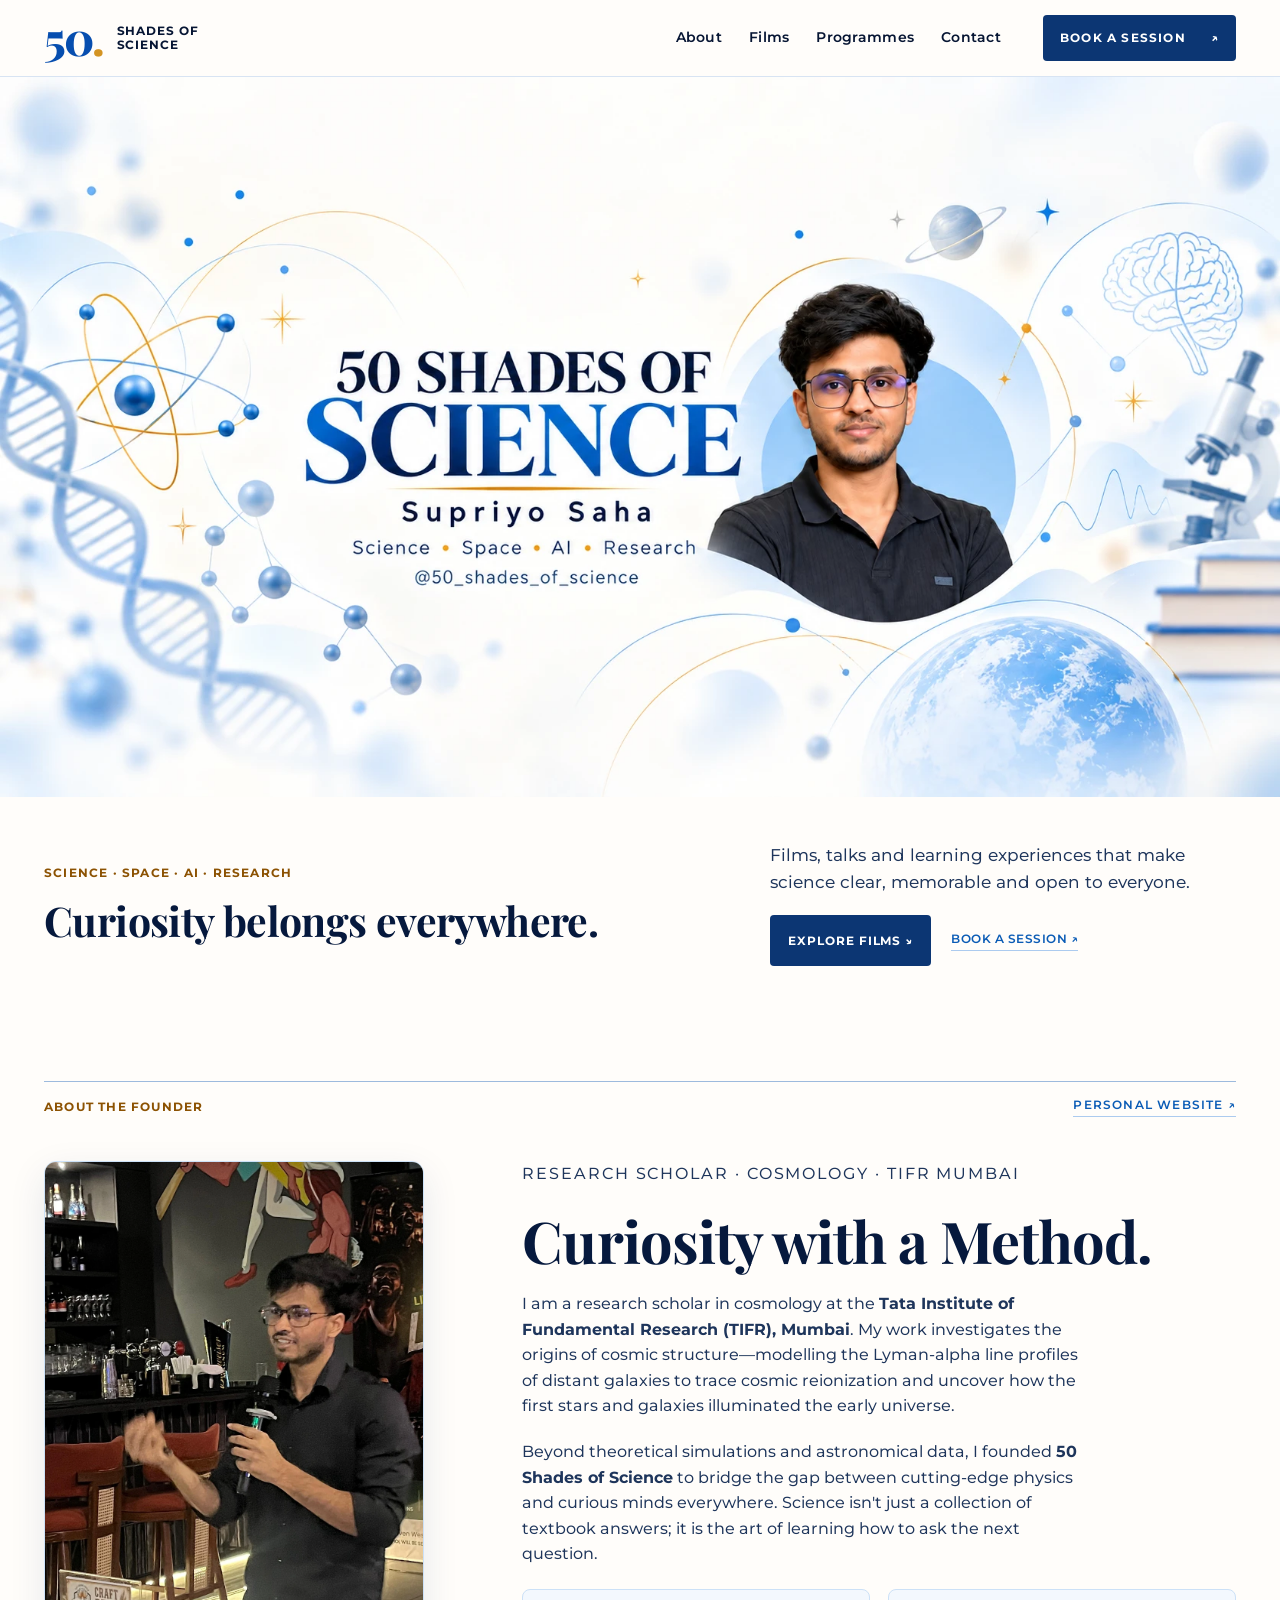
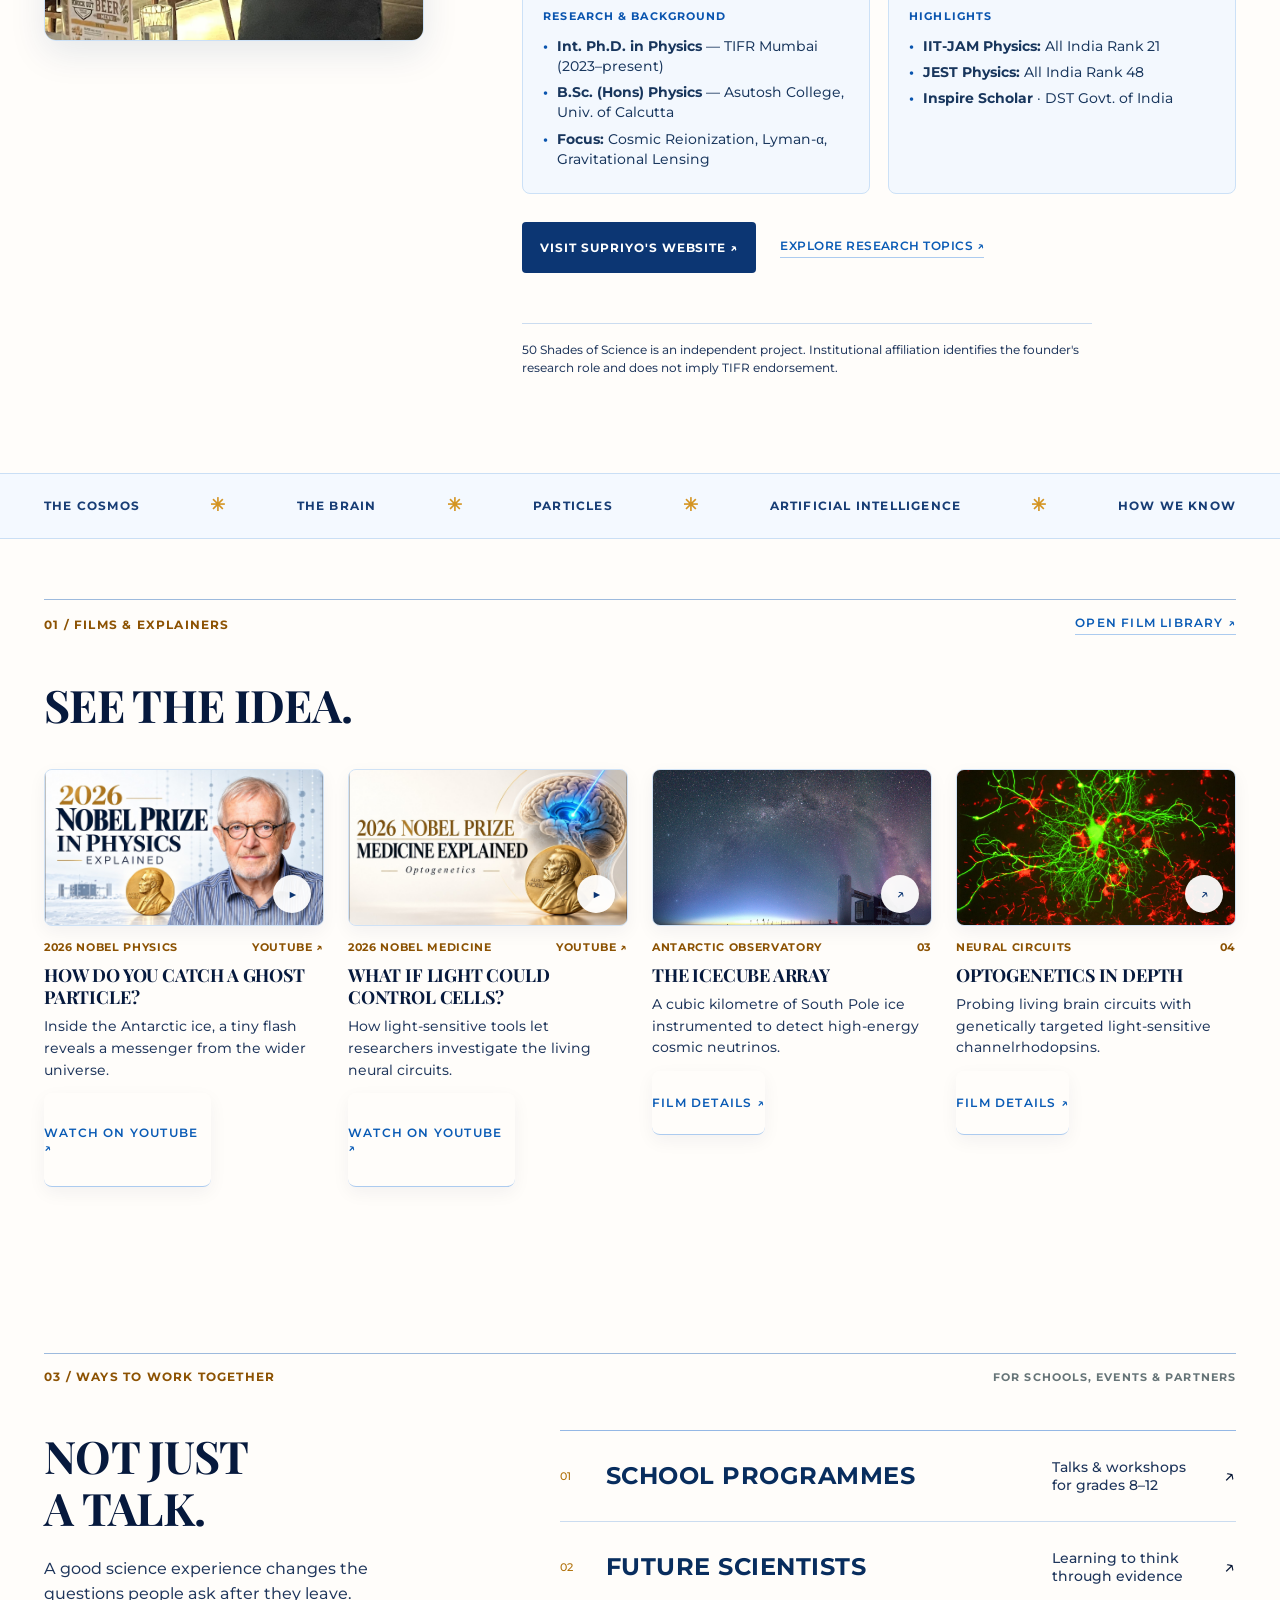
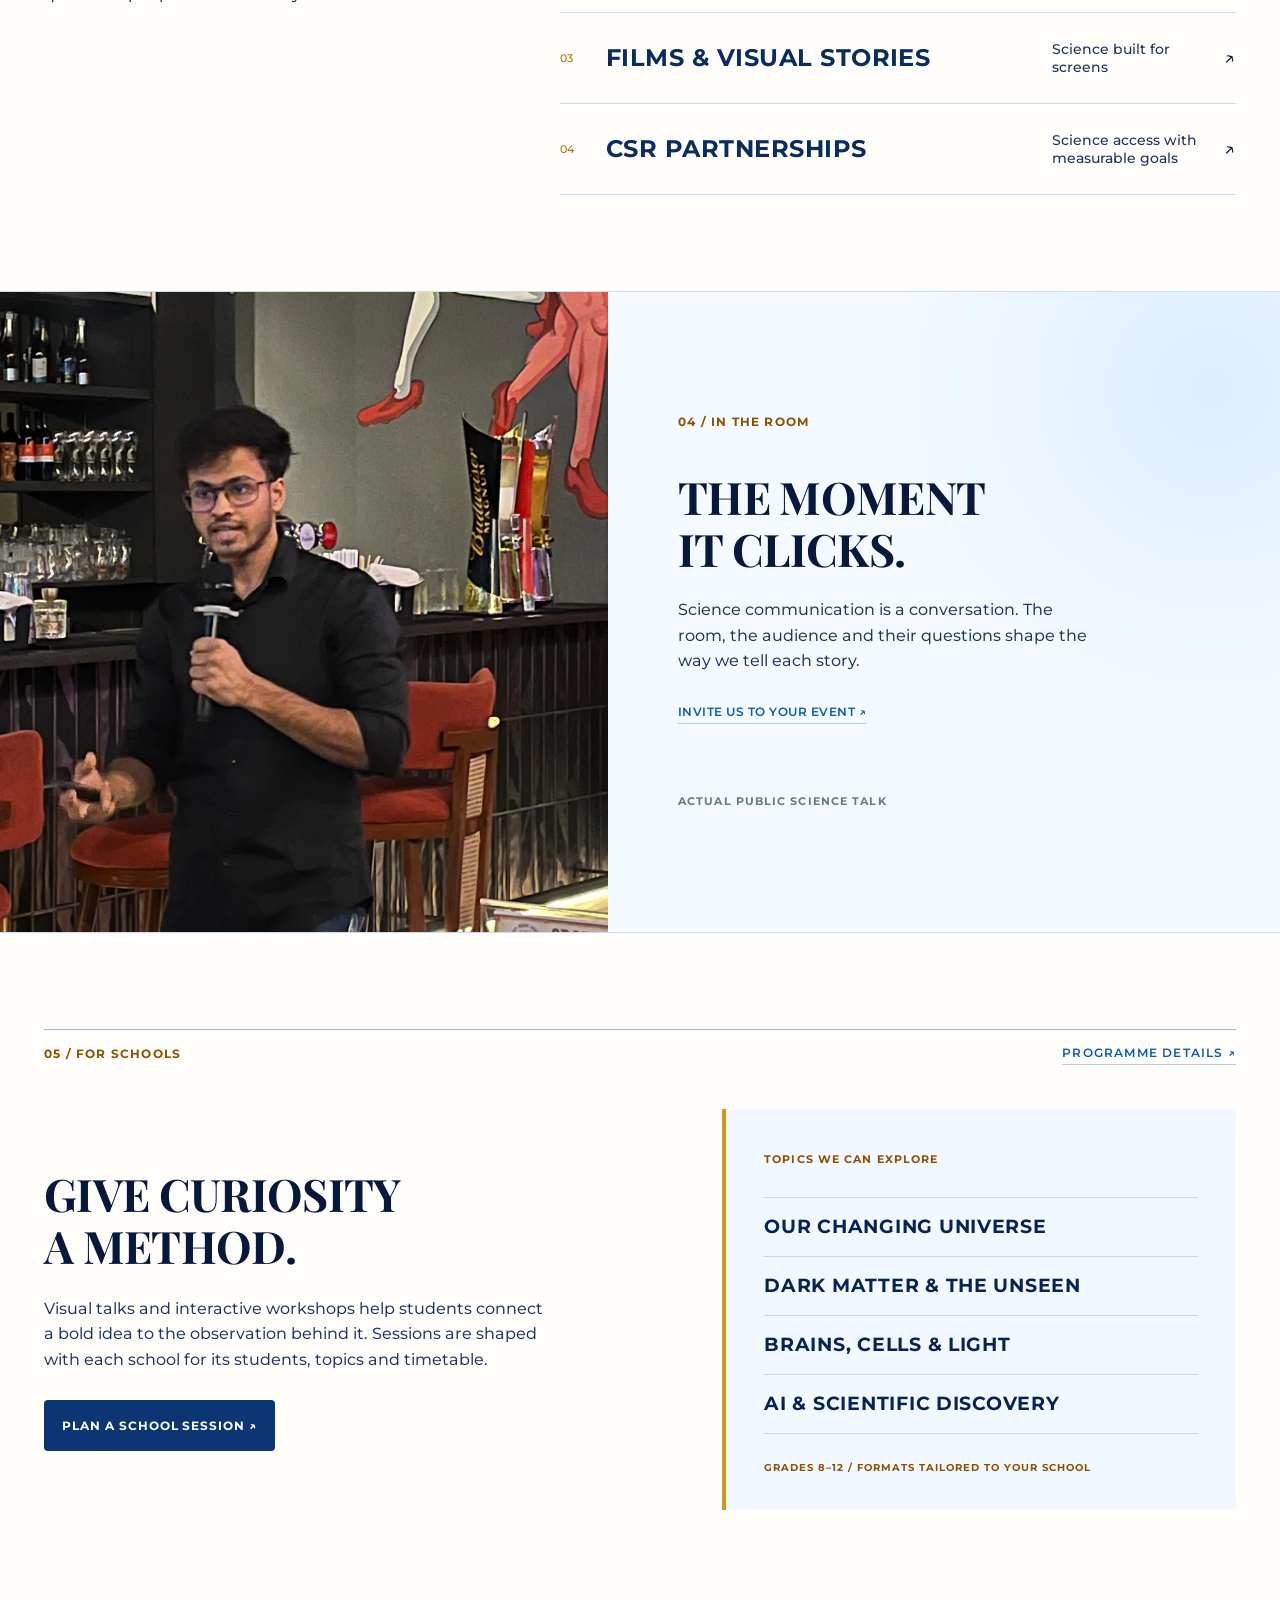
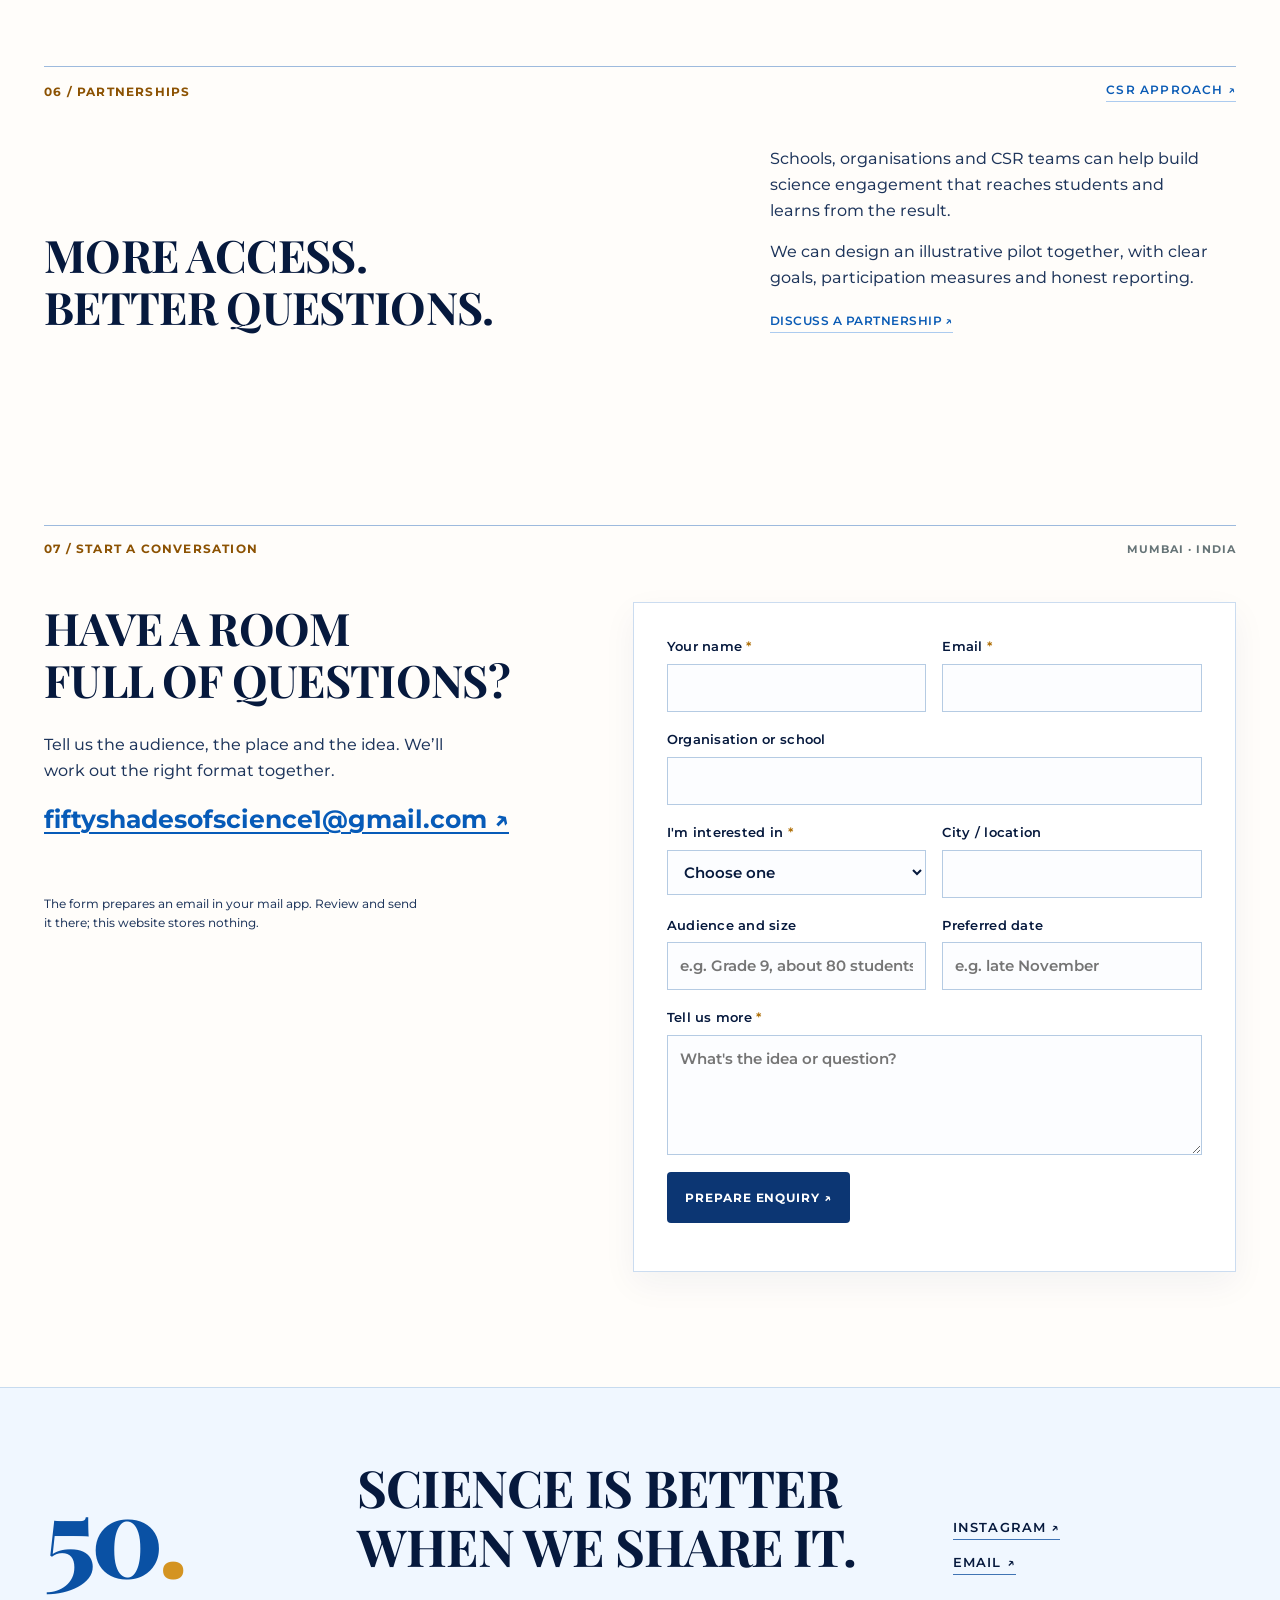
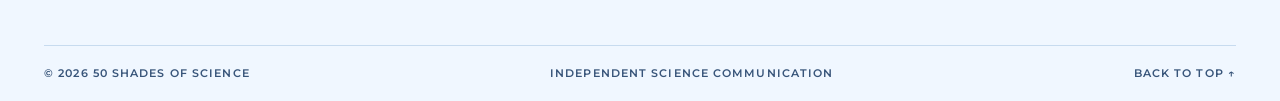
==== index.html @ 77de48c6 "Remove work section, remove horizontal lines around intro, harmonize typography scale" ====
<!doctype html>
<html lang="en">
<head>
  <meta charset="utf-8">
  <meta name="viewport" content="width=device-width, initial-scale=1">
  <title>50 Shades of Science — Science, made human</title>
  <meta name="description" content="Films, talks and learning experiences that make science clear, rigorous and human. Founded by Supriyo Saha, a cosmology researcher at TIFR Mumbai.">
  <meta name="theme-color" content="#f6f5f0">
  <link rel="canonical" href="https://supriyosaha1.github.io/50-shades-of-science/">
  <meta property="og:type" content="website">
  <meta property="og:url" content="https://supriyosaha1.github.io/50-shades-of-science/">
  <meta property="og:title" content="50 Shades of Science — Science, made human">
  <meta property="og:description" content="Films, talks and learning experiences that make science clear, rigorous and human.">
  <meta property="og:image" content="https://supriyosaha1.github.io/50-shades-of-science/assets/media/brand-banner.webp">
  <meta name="twitter:card" content="summary_large_image">
  <link rel="icon" href="assets/favicon.svg" type="image/svg+xml">
  <link rel="preconnect" href="https://fonts.googleapis.com">
  <link rel="preconnect" href="https://fonts.gstatic.com" crossorigin>
  <link href="https://fonts.googleapis.com/css2?family=Montserrat:wght@400;500;600;700;800&family=Playfair+Display:ital,wght@0,600;0,700;0,800;0,900;1,600;1,700&display=swap" rel="stylesheet">
  <link rel="stylesheet" href="assets/css/home.css?v=3">
  <link rel="stylesheet" href="assets/css/brand.css?v=3">
  <script type="application/ld+json">{"@context":"https://schema.org","@type":"Organization","name":"50 Shades of Science","url":"https://supriyosaha1.github.io/50-shades-of-science/","description":"Independent science communication through films, talks and learning experiences.","founder":{"@type":"Person","name":"Supriyo Saha"},"email":"mailto:fiftyshadesofscience1@gmail.com","sameAs":["https://www.instagram.com/50_shades_of_science/"]}</script>
  <script defer src="assets/js/site.js"></script>
</head>
<body>
  <a class="skip" href="#main">Skip to content</a>
  <header class="header" id="top">
    <div class="shell header-inner">
      <a class="brand" href="#top" aria-label="50 Shades of Science home"><span class="brand-mark">50<span class="brand-dot">.</span></span><span class="brand-name">SHADES OF<br>SCIENCE</span></a>
      <button class="menu-button" type="button" aria-controls="site-nav" aria-expanded="false">Menu <span aria-hidden="true">☰</span></button>
      <nav id="site-nav" aria-label="Main navigation"><a href="#about">About</a><a href="#films">Films</a><a href="#programmes">Programmes</a><a href="#contact">Contact</a></nav>
      <a class="header-cta" href="#contact">BOOK A SESSION <span aria-hidden="true">↗</span></a>
    </div>
  </header>

  <main id="main">
    <section class="brand-hero" aria-labelledby="hero-title">
      <h1 id="hero-title" class="visually-hidden">50 Shades of Science — Supriyo Saha</h1>
      <div class="brand-mobile-title" aria-hidden="true">50 SHADES OF<br><strong>SCIENCE</strong></div>
      <img src="assets/media/brand-banner.webp" alt="50 Shades of Science banner featuring Supriyo Saha in a black shirt, with blue science illustrations" fetchpriority="high">
    </section>

    <section class="hero-intro shell">
      <div><p class="kicker">SCIENCE · SPACE · AI · RESEARCH</p><h2>Curiosity belongs everywhere.</h2></div>
      <div><p>Films, talks and learning experiences that make science clear, memorable and open to everyone.</p><div class="hero-actions"><a class="solid-button" href="#films">EXPLORE FILMS ↘</a><a class="under-link" href="#contact">BOOK A SESSION ↗</a></div></div>
    </section>

    <section class="about section-shell" id="about" aria-labelledby="about-title">
      <div class="section-top"><p class="kicker">ABOUT THE FOUNDER</p><a class="small-link" href="https://supriyosaha1.github.io/" target="_blank" rel="noopener noreferrer">PERSONAL WEBSITE ↗</a></div>
      <div class="about-grid">
        <div class="about-photo">
          <img src="assets/images/photos/bar-talk-mic.webp" alt="Supriyo Saha speaking at a science talk" loading="lazy">
        </div>
        <div class="about-copy">
          <p class="about-tagline">RESEARCH SCHOLAR · COSMOLOGY · TIFR MUMBAI</p>
          <h2 id="about-title">Curiosity with a Method.</h2>
          <p class="about-lead">I am a research scholar in cosmology at the <strong>Tata Institute of Fundamental Research (TIFR), Mumbai</strong>. My work investigates the origins of cosmic structure—modelling the Lyman-alpha line profiles of distant galaxies to trace cosmic reionization and uncover how the first stars and galaxies illuminated the early universe.</p>
          <p>Beyond theoretical simulations and astronomical data, I founded <strong>50 Shades of Science</strong> to bridge the gap between cutting-edge physics and curious minds everywhere. Science isn't just a collection of textbook answers; it is the art of learning how to ask the next question.</p>
          
          <div class="about-cards-row">
            <div class="about-info-card">
              <span class="info-card-title">RESEARCH & BACKGROUND</span>
              <ul>
                <li><strong>Int. Ph.D. in Physics</strong> — TIFR Mumbai (2023–present)</li>
                <li><strong>B.Sc. (Hons) Physics</strong> — Asutosh College, Univ. of Calcutta</li>
                <li><strong>Focus:</strong> Cosmic Reionization, Lyman-α, Gravitational Lensing</li>
              </ul>
            </div>
            <div class="about-info-card">
              <span class="info-card-title">HIGHLIGHTS</span>
              <ul>
                <li><strong>IIT-JAM Physics:</strong> All India Rank 21</li>
                <li><strong>JEST Physics:</strong> All India Rank 48</li>
                <li><strong>Inspire Scholar</strong> · DST Govt. of India</li>
              </ul>
            </div>
          </div>

          <div class="about-actions">
            <a class="solid-button" href="https://supriyosaha1.github.io/" target="_blank" rel="noopener noreferrer">VISIT SUPRIYO'S WEBSITE ↗</a>
            <a class="under-link" href="research.html">EXPLORE RESEARCH TOPICS ↗</a>
          </div>

          <small class="about-disclaimer">50 Shades of Science is an independent project. Institutional affiliation identifies the founder's research role and does not imply TIFR endorsement.</small>
        </div>
      </div>
    </section>

    <div class="ticker" aria-label="Our subjects"><div class="shell ticker-inner"><span>THE COSMOS</span><i aria-hidden="true">✳</i><span>THE BRAIN</span><i aria-hidden="true">✳</i><span>PARTICLES</span><i aria-hidden="true">✳</i><span>ARTIFICIAL INTELLIGENCE</span><i aria-hidden="true">✳</i><span>HOW WE KNOW</span></div></div>

    <section class="films section-shell" id="films" aria-labelledby="films-title">
      <div class="section-top"><p class="kicker">01 / FILMS & EXPLAINERS</p><a class="small-link" href="videos.html">OPEN FILM LIBRARY ↗</a></div>
      <h2 id="films-title">SEE THE IDEA.</h2>
      <div class="film-grid">
        <article class="film"><a href="https://youtu.be/Zh1bAQEHk4w" target="_blank" rel="noopener noreferrer" aria-label="Watch 2026 Nobel Prize in Physics Explained on YouTube"><img src="assets/media/yt-icecube-thumb.jpg" alt="2026 Nobel Prize in Physics Explained | Francis Halzen, IceCube & Ghost Particles" loading="lazy"><span class="film-arrow" aria-hidden="true">▶</span></a><div class="film-meta"><span>2026 NOBEL PHYSICS</span><span>YOUTUBE ↗</span></div><h3>HOW DO YOU CATCH A GHOST PARTICLE?</h3><p>Inside the Antarctic ice, a tiny flash reveals a messenger from the wider universe.</p><a class="small-link" href="https://youtu.be/Zh1bAQEHk4w" target="_blank" rel="noopener noreferrer">WATCH ON YOUTUBE ↗</a></article>
        <article class="film"><a href="https://youtu.be/WwUGdGuPNXg" target="_blank" rel="noopener noreferrer" aria-label="Watch 2026 Nobel Prize in Medicine Explained on YouTube"><img src="assets/media/yt-optogenetics-thumb.jpg" alt="2026 Nobel Prize in Medicine Explained | The Science of Optogenetics" loading="lazy"><span class="film-arrow" aria-hidden="true">▶</span></a><div class="film-meta"><span>2026 NOBEL MEDICINE</span><span>YOUTUBE ↗</span></div><h3>WHAT IF LIGHT COULD CONTROL CELLS?</h3><p>How light-sensitive tools let researchers investigate the living neural circuits.</p><a class="small-link" href="https://youtu.be/WwUGdGuPNXg" target="_blank" rel="noopener noreferrer">WATCH ON YOUTUBE ↗</a></article>
        <article class="film"><a href="videos.html#icecube" aria-label="Watch the IceCube observatory film"><img src="assets/media/icecube-dawn.webp" alt="IceCube Observatory under the Antarctic night sky" loading="lazy"><span class="film-arrow" aria-hidden="true">↗</span></a><div class="film-meta"><span>ANTARCTIC OBSERVATORY</span><span>03</span></div><h3>THE ICECUBE ARRAY</h3><p>A cubic kilometre of South Pole ice instrumented to detect high-energy cosmic neutrinos.</p><a class="small-link" href="videos.html#icecube">FILM DETAILS ↗</a></article>
        <article class="film"><a href="videos.html#optogenetics" aria-label="Watch the optogenetics biological circuits film"><img src="assets/media/neuron-culture.webp" alt="Microscopy image of branching neurons" loading="lazy"><span class="film-arrow" aria-hidden="true">↗</span></a><div class="film-meta"><span>NEURAL CIRCUITS</span><span>04</span></div><h3>OPTOGENETICS IN DEPTH</h3><p>Probing living brain circuits with genetically targeted light-sensitive channelrhodopsins.</p><a class="small-link" href="videos.html#optogenetics">FILM DETAILS ↗</a></article>
      </div>
    </section>

    <section class="formats section-shell" id="programmes" aria-labelledby="formats-title">
      <div class="section-top"><p class="kicker">03 / WAYS TO WORK TOGETHER</p><p class="section-number">FOR SCHOOLS, EVENTS & PARTNERS</p></div>
      <div class="formats-layout"><div><h2 id="formats-title">NOT JUST<br>A TALK.</h2><p class="formats-lead">A good science experience changes the questions people ask after they leave.</p></div><div class="format-rows">
        <a href="school-programmes.html"><span>01</span><strong>SCHOOL PROGRAMMES</strong><em>Talks & workshops for grades 8–12</em><b aria-hidden="true">↗</b></a>
        <a href="future-scientists.html"><span>02</span><strong>FUTURE SCIENTISTS</strong><em>Learning to think through evidence</em><b aria-hidden="true">↗</b></a>
        <a href="videos.html"><span>03</span><strong>FILMS & VISUAL STORIES</strong><em>Science built for screens</em><b aria-hidden="true">↗</b></a>
        <a href="csr-partnerships.html"><span>04</span><strong>CSR PARTNERSHIPS</strong><em>Science access with measurable goals</em><b aria-hidden="true">↗</b></a>
      </div></div>
    </section>

    <section class="room" aria-labelledby="room-title"><div class="room-photo"><img src="assets/images/photos/bar-talk-speaker.webp" alt="Supriyo Saha presenting science at a public event" loading="lazy"></div><div class="room-copy"><p class="kicker">04 / IN THE ROOM</p><h2 id="room-title">THE MOMENT<br>IT CLICKS.</h2><p>Science communication is a conversation. The room, the audience and their questions shape the way we tell each story.</p><a class="under-link" href="#contact">INVITE US TO YOUR EVENT ↗</a><span class="photo-note">ACTUAL PUBLIC SCIENCE TALK</span></div></section>

    <section class="schools section-shell" id="schools" aria-labelledby="schools-title"><div class="section-top"><p class="kicker">05 / FOR SCHOOLS</p><a class="small-link" href="school-programmes.html">PROGRAMME DETAILS ↗</a></div><div class="schools-grid"><div><h2 id="schools-title">GIVE CURIOSITY<br>A METHOD.</h2><p>Visual talks and interactive workshops help students connect a bold idea to the observation behind it. Sessions are shaped with each school for its students, topics and timetable.</p><a class="solid-button" href="#contact">PLAN A SCHOOL SESSION ↗</a></div><div class="school-panel"><span class="panel-top">TOPICS WE CAN EXPLORE</span><ul><li>OUR CHANGING UNIVERSE</li><li>DARK MATTER & THE UNSEEN</li><li>BRAINS, CELLS & LIGHT</li><li>AI & SCIENTIFIC DISCOVERY</li></ul><span class="panel-bottom">GRADES 8–12 / FORMATS TAILORED TO YOUR SCHOOL</span></div></div></section>

    <section class="partners section-shell" id="partners" aria-labelledby="partners-title"><div class="section-top"><p class="kicker">06 / PARTNERSHIPS</p><a class="small-link" href="csr-partnerships.html">CSR APPROACH ↗</a></div><div class="partners-grid"><h2 id="partners-title">MORE ACCESS.<br>BETTER QUESTIONS.</h2><div><p>Schools, organisations and CSR teams can help build science engagement that reaches students and learns from the result.</p><p>We can design an illustrative pilot together, with clear goals, participation measures and honest reporting.</p><a class="under-link" href="#contact">DISCUSS A PARTNERSHIP ↗</a></div></div></section>

    <section class="contact section-shell" id="contact" aria-labelledby="contact-title"><div class="section-top"><p class="kicker">07 / START A CONVERSATION</p><p class="section-number">MUMBAI · INDIA</p></div><div class="contact-grid"><div><h2 id="contact-title">HAVE A ROOM<br>FULL OF QUESTIONS?</h2><p>Tell us the audience, the place and the idea. We’ll work out the right format together.</p><a class="email-link" href="mailto:fiftyshadesofscience1@gmail.com">fiftyshadesofscience1@gmail.com ↗</a><p class="form-note">The form prepares an email in your mail app. Review and send it there; this website stores nothing.</p></div><form id="booking-form" class="home-form"><div class="form-pair"><label>Your name <span>*</span><input name="name" autocomplete="name" required></label><label>Email <span>*</span><input name="email" type="email" autocomplete="email" required></label></div><label>Organisation or school<input name="organisation" autocomplete="organization"></label><div class="form-pair"><label>I'm interested in <span>*</span><select name="interest" required><option value="">Choose one</option><option>School programme</option><option>Future Scientists</option><option>CSR / partnership</option><option>Public talk</option><option>Film / collaboration</option><option>Other</option></select></label><label>City / location<input name="location" autocomplete="address-level2"></label></div><div class="form-pair"><label>Audience and size<input name="audience" placeholder="e.g. Grade 9, about 80 students"></label><label>Preferred date<input name="timeframe" placeholder="e.g. late November"></label></div><label>Tell us more <span>*</span><textarea name="message" rows="4" required placeholder="What's the idea or question?"></textarea></label><button type="submit" class="solid-button">PREPARE ENQUIRY ↗</button><p id="form-status" role="status" aria-live="polite"></p></form></div></section>
  </main>

  <footer class="footer"><div class="shell footer-main"><a class="footer-logo" href="#top">50<span>.</span></a><p>SCIENCE IS BETTER<br>WHEN WE SHARE IT.</p><div><a href="https://www.instagram.com/50_shades_of_science/" target="_blank" rel="noopener noreferrer">INSTAGRAM ↗</a><a href="mailto:fiftyshadesofscience1@gmail.com">EMAIL ↗</a></div></div><div class="shell footer-bottom"><span>© 2026 50 SHADES OF SCIENCE</span><span>INDEPENDENT SCIENCE COMMUNICATION</span><a href="#top">BACK TO TOP ↑</a></div></footer>
</body>
</html>
---- assets/css/home.css ----
:root{--paper:#f6f5f0;--white:#fff;--ink:#17242a;--soft:#59666a;--line:#d3d8d5;--accent:#a94e3c;--sand:#e8dfd0;--ice:#dbe9e9;--display:'Barlow Condensed','Arial Narrow',sans-serif;--body:'Public Sans',Arial,sans-serif;--mono:'IBM Plex Mono',monospace}
*{box-sizing:border-box}html{scroll-behavior:smooth;scroll-padding-top:80px}body{margin:0;background:var(--paper);color:var(--ink);font:16px/1.58 var(--body);-webkit-font-smoothing:antialiased}img{display:block;width:100%}a{color:inherit}button,input,select,textarea{font:inherit}button{cursor:pointer}h1,h2,h3,p,figure{margin-top:0}.shell,.section-shell{width:min(100% - 88px,1370px);margin-inline:auto}.skip{position:absolute;left:20px;top:-100px;padding:12px;background:var(--ink);color:#fff;z-index:100}.skip:focus{top:10px}.kicker,.section-number,.small-link,.film-meta,.photo-note,.panel-top,.panel-bottom,.hero-foot,.portrait-label,.talk-inset figcaption,.hero-index,.ticker,.brand-name,.header-cta,.footer{font:500 11px/1.4 var(--mono);letter-spacing:.05em}.kicker{color:var(--accent);text-transform:uppercase}.signal{display:inline-block;width:7px;height:7px;background:var(--accent);border-radius:50%;margin-right:8px;vertical-align:2px}
.header{position:sticky;top:0;z-index:50;background:rgba(246,245,240,.96);border-bottom:1px solid var(--line);backdrop-filter:blur(14px)}.header-inner{height:78px;display:flex;align-items:center;gap:42px}.brand{display:flex;align-items:center;gap:13px;text-decoration:none;white-space:nowrap}.brand-mark{font:700 48px/.8 var(--display);letter-spacing:-.075em}.brand-dot,.footer-logo span{color:var(--accent)}.brand-name{font-weight:700;letter-spacing:.08em;line-height:1.03}.header nav{display:flex;align-items:center;gap:27px;margin-left:auto}.header nav a{text-decoration:none;font-size:13px;font-weight:600;white-space:nowrap}.header nav a:hover{color:var(--accent)}.header-cta{display:inline-flex;align-items:center;gap:25px;background:var(--ink);color:white;padding:15px 17px;text-decoration:none;white-space:nowrap}.header-cta:hover,.solid-button:hover{background:var(--accent)}.menu-button{display:none;background:none;border:0;color:var(--ink);font-weight:700}
.hero{min-height:690px;display:grid;grid-template-columns:1.05fr .95fr;gap:6%;padding-block:58px 82px}.hero-copy{display:flex;flex-direction:column;align-items:flex-start;justify-content:center;padding-block:18px}.hero .kicker{margin-bottom:37px}.hero h1,.section-shell h2,.room h2{font-family:var(--display);font-weight:700;letter-spacing:-.025em;line-height:.91}.hero h1{font-size:clamp(86px,10vw,156px);margin:0 0 27px}.hero h1 span{color:var(--accent)}.hero-lead{max-width:530px;color:#3e4b4e;font-size:19px;line-height:1.55;margin-bottom:31px}.hero-actions{display:flex;align-items:center;gap:30px;flex-wrap:wrap}.solid-button{display:inline-flex;align-items:center;justify-content:center;gap:28px;min-height:51px;padding:14px 18px;border:0;background:var(--ink);color:white;text-decoration:none;font:500 11px var(--mono);letter-spacing:.04em;transition:background .2s}.under-link,.small-link{display:inline-flex;gap:12px;align-items:center;padding-bottom:4px;border-bottom:1px solid currentColor;text-decoration:none;font:500 11px var(--mono);letter-spacing:.04em}.under-link:hover,.small-link:hover{color:var(--accent)}.hero-foot{display:flex;flex-wrap:wrap;gap:8px 18px;margin-top:60px;padding-top:17px;width:100%;border-top:1px solid var(--line);color:#6a7578}.hero-foot span:first-child{color:var(--ink)}.hero-visual{position:relative;min-height:595px}.portrait-frame{position:absolute;inset:0 0 5% 13%;background:var(--sand);overflow:hidden}.portrait-frame img{height:100%;object-fit:cover;object-position:center 25%;filter:saturate(.83)}.portrait-label{position:absolute;top:16px;right:16px;background:var(--paper);padding:9px 10px}.talk-inset{position:absolute;left:0;bottom:0;width:39%;height:43%;margin:0;background:var(--white);padding:7px;box-shadow:0 22px 45px rgba(0,0,0,.12)}.talk-inset img{height:calc(100% - 26px);object-fit:cover;object-position:center 27%}.talk-inset figcaption{height:26px;padding:6px 2px 0;color:var(--soft);font-size:9px}.hero-index{position:absolute;right:0;bottom:0;transform:translateY(27px);color:var(--soft)}
.ticker{border-block:1px solid var(--ink);background:#f0eee8}.ticker-inner{display:flex;justify-content:space-between;align-items:center;gap:16px;min-height:64px;white-space:nowrap;overflow:hidden}.ticker i{font-style:normal;color:var(--accent);font-size:18px}.section-shell{padding-block:96px}.section-top{display:flex;justify-content:space-between;align-items:center;gap:24px;border-top:1px solid var(--ink);padding-top:15px;margin-bottom:44px}.section-top .kicker{margin:0}.section-number{margin:0;color:#667477}.section-title-row{display:grid;grid-template-columns:1.25fr .75fr;gap:8%;align-items:end}.section-shell h2,.room h2{font-size:clamp(72px,8vw,118px);margin:0}.section-title-row>p{font-size:19px;max-width:440px;color:var(--soft);margin:0 0 9px}.subject-list{display:flex;flex-wrap:wrap;gap:10px;margin-top:70px}.subject-list span{border:1px solid var(--line);padding:10px 14px;font:500 11px var(--mono);background:#fff}.films{padding-top:60px}.films h2{margin-bottom:38px}.film-grid{display:grid;grid-template-columns:1.12fr .88fr;gap:26px}.film>a{display:block;position:relative;overflow:hidden;background:var(--ice)}.film img{height:385px;object-fit:cover;transition:transform .4s}.film:hover img{transform:scale(1.035)}.feature-film img{object-position:65% center}.film-arrow{position:absolute;right:18px;bottom:18px;width:43px;height:43px;background:var(--paper);display:grid;place-items:center;font-size:22px}.film-meta{display:flex;justify-content:space-between;gap:12px;color:var(--accent);margin:17px 0 12px}.film h3{font:700 clamp(34px,4vw,55px)/.98 var(--display);letter-spacing:-.015em;margin-bottom:9px;max-width:550px}.film p{max-width:500px;color:var(--soft);font-size:15px}
.formats{padding-top:70px}.formats-layout{display:grid;grid-template-columns:.78fr 1.22fr;gap:7%}.formats-lead{font-size:19px;max-width:370px;color:var(--soft);margin-top:22px}.format-rows{border-top:1px solid var(--ink)}.format-rows a{display:grid;grid-template-columns:34px 1fr 150px 22px;gap:12px;align-items:center;min-height:91px;border-bottom:1px solid var(--line);text-decoration:none}.format-rows a:hover{color:var(--accent)}.format-rows span{font:500 11px var(--mono);color:var(--accent)}.format-rows strong{font:600 clamp(25px,2.3vw,34px) var(--display);line-height:1}.format-rows em{font:400 12px/1.35 var(--body);color:var(--soft)}.format-rows b{font-size:21px;font-weight:400;text-align:right}.room{min-height:625px;display:grid;grid-template-columns:1fr 1fr;background:var(--ice)}.room-photo{min-height:625px;overflow:hidden}.room-photo img{height:100%;object-fit:cover;object-position:center 25%}.room-copy{padding:11% 12% 10%;display:flex;align-items:flex-start;flex-direction:column;justify-content:center}.room .kicker{margin-bottom:40px}.room h2{margin-bottom:22px}.room-copy>p:not(.kicker){font-size:18px;max-width:410px;color:var(--soft);margin-bottom:30px}.photo-note{color:#687a7e;margin-top:70px}
.schools-grid{display:grid;grid-template-columns:1fr .9fr;gap:9%;align-items:center}.schools-grid h2{margin-bottom:24px}.schools-grid p{font-size:18px;color:var(--soft);max-width:500px;margin-bottom:28px}.school-panel{background:#ede9df;border-left:4px solid var(--accent);padding:35px 38px}.panel-top,.panel-bottom{color:var(--accent)}.school-panel ul{list-style:none;margin:27px 0;padding:0;border-top:1px solid #c9c9c0}.school-panel li{padding:17px 0;border-bottom:1px solid #c9c9c0;font:600 26px/1 var(--display)}.panel-bottom{display:block;margin-top:25px;color:#627071;font-size:10px}.about{padding-top:70px}.about-grid{display:grid;grid-template-columns:.8fr 1.2fr;gap:9%;align-items:center}.about-photo{height:620px;overflow:hidden}.about-photo img{height:100%;object-fit:cover;object-position:center 27%}.about-copy h2{font-size:clamp(62px,6.7vw,100px);margin-bottom:26px}.about-copy p{max-width:570px;font-size:18px;color:var(--soft)}.about-copy small{display:block;border-top:1px solid var(--line);padding-top:17px;color:var(--soft);max-width:570px;font-size:12px;margin-top:50px}.partners{padding-top:60px}.partners-grid{display:grid;grid-template-columns:1.15fr .85fr;gap:8%;align-items:end}.partners-grid p{color:var(--soft);font-size:18px;max-width:440px}.contact{padding-bottom:115px}.contact-grid{display:grid;grid-template-columns:.9fr 1.1fr;gap:8%;align-items:start}.contact h2{font-size:clamp(66px,7.5vw,112px);margin-bottom:26px}.contact-grid>div>p{color:var(--soft);font-size:18px;max-width:440px}.email-link{display:inline-block;color:var(--accent);font-weight:700;text-decoration-thickness:1px;text-underline-offset:5px;overflow-wrap:anywhere}.contact-grid>div>.form-note{font-size:12px;max-width:380px;margin-top:55px}.home-form{background:#fff;border:1px solid var(--line);padding:33px}.home-form label{display:block;font-size:12px;font-weight:700;letter-spacing:.02em;margin-bottom:17px}.home-form label span{color:var(--accent)}.home-form input,.home-form select,.home-form textarea{display:block;width:100%;background:#fbfbf8;border:1px solid #bbc5c3;border-radius:0;padding:11px 12px;margin-top:7px;color:var(--ink);outline-offset:2px}.home-form :is(input,select,textarea):focus{outline:2px solid var(--accent);border-color:var(--accent)}.form-pair{display:grid;grid-template-columns:1fr 1fr;gap:16px}.home-form .solid-button{cursor:pointer}.home-form #form-status{font-size:12px;color:var(--soft);margin:15px 0 0}
.footer{background:var(--ink);color:#fff}.footer-main{display:grid;grid-template-columns:1fr 2fr 1fr;gap:30px;align-items:end;padding-block:70px}.footer-logo{font:700 110px/.75 var(--display);letter-spacing:-.05em;text-decoration:none}.footer-main p{font:600 clamp(39px,5vw,73px)/.95 var(--display);margin:0}.footer-main>div{display:flex;flex-direction:column;gap:13px;align-items:flex-start}.footer-main>div a{border-bottom:1px solid #fff;text-decoration:none;padding-bottom:3px}.footer-bottom{display:flex;justify-content:space-between;gap:20px;border-top:1px solid #607076;padding-block:20px;color:#aab9ba}.footer-bottom a{text-decoration:none}.footer a:hover{color:#f3b09e}
@media(max-width:1050px){.header-inner{gap:20px}.header nav{gap:13px}.hero h1{font-size:clamp(75px,10vw,115px)}.hero-visual{min-height:520px}.format-rows a{grid-template-columns:30px 1fr 22px}.format-rows em{display:none}}
@media(max-width:760px){.shell,.section-shell{width:min(100% - 38px,1370px)}.header-inner{height:68px}.brand-mark{font-size:43px}.header nav{display:none;position:absolute;top:67px;left:0;right:0;background:var(--paper);padding:20px;border-bottom:1px solid var(--line);flex-direction:column;align-items:stretch;gap:0}.header nav.open{display:flex}.header nav a{padding:11px 0;font-size:15px}.header-cta{margin-left:auto;padding:11px 12px;font-size:10px}.menu-button{display:block;order:3}.hero{grid-template-columns:1fr;gap:20px;min-height:0;padding-block:46px 68px}.hero-copy{padding:0}.hero h1{font-size:clamp(86px,16vw,125px)}.hero-lead{font-size:17px}.hero-foot{margin-top:45px}.hero-visual{min-height:530px}.portrait-frame{right:5%;left:13%}.ticker-inner{justify-content:flex-start;gap:22px}.section-shell{padding-block:70px}.section-top{margin-bottom:35px}.section-title-row,.formats-layout,.schools-grid,.about-grid,.partners-grid,.contact-grid{grid-template-columns:1fr;gap:28px}.section-shell h2,.room h2{font-size:clamp(69px,13vw,105px)}.section-title-row>p{font-size:17px}.subject-list{margin-top:40px}.film-grid{grid-template-columns:1fr;gap:40px}.film img{height:330px}.formats-layout{gap:35px}.room{grid-template-columns:1fr}.room-photo{min-height:450px;height:450px}.room-copy{padding:60px 24px}.room .kicker{margin-bottom:26px}.photo-note{margin-top:44px}.about-photo{height:520px}.about-copy h2{font-size:clamp(66px,12vw,90px)}.contact h2{font-size:clamp(70px,12vw,95px)}.footer-main{grid-template-columns:1fr 1fr}.footer-main p{grid-column:1/-1;grid-row:1}.footer-bottom{flex-wrap:wrap}}
@media(max-width:480px){.header-cta{display:none}.menu-button{margin-left:auto}.hero h1{font-size:clamp(78px,18vw,101px)}.hero-visual{min-height:440px}.talk-inset{width:44%;height:43%}.portrait-frame{left:10%;right:0}.hero-actions{gap:20px}.section-number{display:none}.section-shell h2,.room h2{font-size:clamp(65px,15vw,85px)}.film img{height:275px}.format-rows a{min-height:78px}.format-rows strong{font-size:25px}.school-panel{padding:26px}.school-panel li{font-size:24px}.about-photo{height:420px}.about-copy h2{font-size:clamp(52px,14vw,64px)}.form-pair{grid-template-columns:1fr;gap:0}.home-form{padding:22px}.footer-main{grid-template-columns:1fr}.footer-main p{font-size:50px}.footer-logo{font-size:90px}}
@media(prefers-reduced-motion:reduce){html{scroll-behavior:auto}.film img,.solid-button{transition:none}}
---- assets/css/brand.css ----
:root{--paper:#fffdfa;--white:#fff;--ink:#061533;--soft:#1e355b;--line:#cbdcf0;--accent:#b07008;--sand:#f7faff;--ice:#eaf4ff;--display:'Playfair Display',Georgia,'Times New Roman',serif;--body:'Montserrat',-apple-system,BlinkMacSystemFont,"Segoe UI",Roboto,Arial,sans-serif;--mono:'Montserrat',ui-monospace,SFMono-Regular,Menlo,monospace}
html{-webkit-font-smoothing:antialiased;-moz-osx-font-smoothing:grayscale;text-rendering:optimizeLegibility}
body{background:var(--paper);color:var(--ink);font-family:var(--body);font-size:16.5px;font-weight:450;line-height:1.6;-webkit-font-smoothing:antialiased;-moz-osx-font-smoothing:grayscale;text-rendering:optimizeLegibility}
.header{background:rgba(255,253,250,.98);border-color:#d8e4f3;backdrop-filter:blur(14px)}.header-inner{height:76px}
.brand-mark{font-family:var(--display);font-size:46px;font-weight:800;line-height:.9;letter-spacing:-.04em;color:#074eaf}
.brand-name{font-family:var(--body);font-size:12px;font-weight:700;line-height:1.15;letter-spacing:.08em;color:var(--ink)}
.brand-dot,.footer-logo span{color:#d49422}
.header nav a{font-family:var(--body);font-size:13.5px;font-weight:600;color:var(--ink);letter-spacing:.02em}
.header nav a:hover{color:#0864c5}
.header-cta,.solid-button{background:#0c3673;color:#fff;font-family:var(--body);font-weight:700;font-size:12px;letter-spacing:.08em}
.header-cta:hover,.solid-button:hover{background:#075cc0}
.kicker,.section-number,.small-link,.film-meta,.photo-note,.panel-top,.panel-bottom,.hero-foot,.portrait-label,.talk-inset figcaption,.hero-index,.ticker,.header-cta,.footer{font-family:var(--body);font-weight:700;letter-spacing:.1em}
.kicker{color:#8c5202;font-size:12px}.signal{background:#d49422}
.visually-hidden{position:absolute;width:1px;height:1px;overflow:hidden;clip-path:inset(50%);white-space:nowrap}
.brand-hero{width:min(100%,1800px);margin-inline:auto;background:#fff;position:relative;border-bottom:0}
.brand-hero img{display:block;width:100%;height:auto}
.brand-mobile-title{display:none}
.hero-intro{display:grid;grid-template-columns:1.15fr .85fr;gap:8%;align-items:center;border-bottom:0;padding-block:45px 45px}
.hero-intro .kicker{margin:0 0 14px}
.hero-intro :is(h1,h2){font-family:var(--display);font-weight:700;font-size:clamp(30px,3.2vw,44px);line-height:1.18;letter-spacing:-.015em;margin:0;color:#06193d}
.hero-intro>div:last-child>p{font-size:16.5px;font-weight:450;color:var(--soft);max-width:490px;margin-bottom:20px;line-height:1.6}
.hero-intro .hero-actions{gap:20px}
.solid-button,.header-cta{border-radius:4px}
.under-link,.small-link{color:#0a5bb5;border-color:#accbef;font-weight:600;font-size:12px}
.under-link:hover,.small-link:hover{color:#b07008;border-color:#b07008}
.ticker{background:#f4f9ff;border-color:#cadff5;color:#173d75;font-weight:700;font-size:12px}
.ticker i{color:#d49422}
.section-top{border-top-color:#9dbadd}
.section-shell h2,.room h2,.page-intro h1,.section h2,.photo-band h2,.about-grid h2,.contact-aside h2,.video-copy h2{font-family:var(--display);font-weight:700;line-height:1.16;letter-spacing:-.015em;color:#06193d}
.section-shell h2,.room h2{font-size:clamp(32px,3.5vw,48px)}
.section-title-row>p,.formats-lead,.film p,.room-copy>p:not(.kicker),.schools-grid p,.about-copy p,.partners-grid p,.contact-grid>div>p{color:var(--soft);font-weight:450;font-size:16px;line-height:1.6}
.subject-list span{border-color:#c7ddf4;background:#fbfdff;color:#164377;font-weight:600;font-size:12px}
.film-grid{display:grid;grid-template-columns:repeat(4,1fr);gap:24px;align-items:start}
.film{display:flex;flex-direction:column}
.film>a{background:#eaf4ff;border:1px solid #d0e2f5;border-radius:8px;position:relative;display:block;overflow:hidden;aspect-ratio:16/9;box-shadow:0 6px 18px rgba(6,25,61,.05)}
.film>a img{width:100%;height:100%;aspect-ratio:16/9;object-fit:cover;display:block;transition:transform .4s cubic-bezier(.2,.8,.2,1)}
.film>a:hover img{transform:scale(1.04)}
.film-arrow{position:absolute;right:12px;bottom:12px;width:38px;height:38px;border-radius:50%;background:rgba(255,255,255,.94);color:#0c3673;display:grid;place-items:center;font-size:15px;box-shadow:0 3px 10px rgba(0,0,0,.2);transition:background .2s,color .2s,transform .2s}
.film>a:hover .film-arrow{background:#b07008;color:#fff;transform:scale(1.1)}
.film-meta{color:#8c5202;font-size:11px;font-weight:700;margin:14px 0 8px;letter-spacing:.06em}
.film h3{font-family:var(--display);font-weight:700;font-size:clamp(17px,1.4vw,21px);line-height:1.24;letter-spacing:-.01em;color:#06193d;margin-bottom:8px}
.film p{color:var(--soft);font-size:14px;line-height:1.55;margin-bottom:12px}
.film .small-link{margin-top:auto;display:inline-flex;width:fit-content;padding:4px 0;background:transparent;border:0;border-bottom:1px solid #accbef;text-decoration:none}
.film .small-link:after{display:none}
.format-rows{border-top-color:#95b8e5}
.format-rows strong{font-family:var(--body);font-weight:700;font-size:clamp(18px,1.9vw,25px);line-height:1.15;letter-spacing:.02em;color:#082d5e}
.format-rows em{font-family:var(--body);font-size:13.5px;font-weight:500;color:var(--soft)}
.format-rows span,.format-rows a:hover{color:#b07008}
.room{min-height:auto;display:grid;grid-template-columns:minmax(320px,.95fr) 1.05fr;align-items:stretch;background:#eef7ff;border-block:1px solid var(--line)}
.room-photo{min-height:0;height:100%;max-height:640px;overflow:hidden;background:#dce9f8;display:flex;align-items:center;justify-content:center}
.room-photo img{width:100%;height:100%;max-height:640px;aspect-ratio:3/4;object-fit:cover;object-position:center 20%;display:block}
.room-copy{padding:clamp(40px,6vw,75px) clamp(30px,6vw,70px);background:radial-gradient(circle at 90% 15%,#dceeff 0,transparent 40%),#f4faff}
.school-panel{background:#f2f8ff;border-left:4px solid #d49422;padding:35px 38px}
.school-panel ul{list-style:none;margin:27px 0;padding:0;border-top:1px solid #c5d9ef}
.school-panel li{font-family:var(--body);font-weight:700;font-size:18.5px;line-height:1.3;letter-spacing:.04em;color:#062354;padding:17px 0;border-bottom:1px solid #c5d9ef}
.panel-top,.panel-bottom{color:#8c5202;font-weight:700}
.about-grid{display:grid;grid-template-columns:.75fr 1.25fr;gap:50px;align-items:start}
.about-photo{max-width:380px;height:480px;border-radius:12px;overflow:hidden;box-shadow:0 12px 36px rgba(10,48,100,.1);border:1px solid #cce1f7}
.about-photo img{width:100%;height:100%;object-fit:cover;object-position:center 18%}
.about-tagline{font-family:var(--body);font-weight:700;letter-spacing:.12em;font-size:11.5px;color:#8c5202;margin-bottom:10px}
.about-copy h2{font-size:clamp(34px,3.6vw,50px);line-height:1.15;margin-bottom:18px;color:#06193d}
.about-lead{font-size:17px;font-weight:450;color:#0f2747;line-height:1.65;margin-bottom:14px}
.about-copy p{font-size:16px;color:var(--soft);line-height:1.6;margin-bottom:20px}
.about-cards-row{display:grid;grid-template-columns:1fr 1fr;gap:18px;margin:22px 0 28px}
.about-info-card{background:#f3f8fe;border:1px solid #cce1f7;border-radius:8px;padding:18px 20px}
.info-card-title{display:block;font-family:var(--body);font-weight:700;font-size:11px;letter-spacing:.1em;color:#0a55af;margin-bottom:10px}
.about-info-card ul{list-style:none;margin:0;padding:0}
.about-info-card li{font-size:13.5px;color:#18365d;line-height:1.5;margin-bottom:6px;position:relative;padding-left:14px}
.about-info-card li:before{content:"•";position:absolute;left:0;color:#0a55af;font-weight:bold}
.about-actions{display:flex;align-items:center;gap:24px;flex-wrap:wrap;margin-bottom:20px}
.about-disclaimer{display:block;font-size:12px;color:#557297;border-top:1px solid #d4e4f7;padding-top:14px;line-height:1.5}
.home-form,.booking-form{border-color:#cbdcf0;box-shadow:0 12px 32px rgba(10,48,100,.05)}
.home-form label,.booking-form label{font-size:13px;font-weight:600;color:#06193d}
.home-form input,.home-form select,.home-form textarea,.booking-form input,.booking-form select,.booking-form textarea{background:#fcfdff;border-color:#b5cbe3;color:#06193d;font-size:15px}
.home-form :is(input,select,textarea):focus,.booking-form :is(input,select,textarea):focus{outline-color:#1267c7;border-color:#1267c7}
.email-link{font-size:clamp(20px,2.2vw,25px);font-weight:700;color:#075bb8;text-decoration:underline;text-underline-offset:4px}
.email-link:hover{color:#b07008}
.footer{background:#f0f7ff;color:#06193d;border-top:1px solid #c7dbef}
.footer-main>div a{border-color:#4074b4;font-weight:600;font-size:13px}
.footer-bottom{border-color:#c7dbef;color:#38557a;font-weight:600}
.footer a:hover{color:#b07008}
.footer-main p{font-family:var(--display);font-weight:700;font-size:clamp(34px,4vw,60px);line-height:1.14;letter-spacing:-.015em;color:#06193d}
.footer-logo{font-family:var(--display);font-weight:800;color:#0a51a4}
.page-intro h1{font-size:clamp(45px,5vw,72px)}
.page-intro .deck{color:var(--soft);font-size:20px;line-height:1.6}
.eyebrow{font-family:var(--body);font-weight:700;letter-spacing:.12em;color:#8c5202;font-size:12px}
.section h2,.photo-band h2,.about-grid h2,.video-copy h2{font-size:clamp(43px,4.5vw,67px)}
.card{border-color:#cbdcf0;box-shadow:0 9px 26px rgba(10,48,100,.04)}
.card h3{font-family:var(--display);font-weight:700;line-height:1.15;letter-spacing:-.01em;color:#06193d}
.card p,.section-body p,.video-copy p{color:var(--soft);font-weight:450;font-size:16px;line-height:1.6}
.quote-band{background:#eef7ff}
.quote-band blockquote{font-family:var(--display);font-weight:700;line-height:1.18;color:#082d5e}
.pilot-grid>div{border-color:#cbdcf0}
.pilot-grid span{font-family:var(--display);font-weight:700;color:#0b58ae}
.detail-list{border-color:#8fb5df}
.detail-list strong{font-family:var(--body);font-weight:700;font-size:18px;color:#082d5e}
.button{background:#0c3673;border-radius:4px}
.button:hover{background:#075cc0}
.text-link{color:#0a5dbb;border-color:#9fc2ea;font-weight:600}
.text-link:hover{color:#b07008;border-color:#b07008}
.about-grid>img{object-fit:cover;object-position:center 28%}
@media(max-width:1050px){
.film-grid{grid-template-columns:repeat(2,1fr);gap:22px}
.room{grid-template-columns:1fr;min-height:auto}
.room-photo{max-height:480px}
.about-grid{grid-template-columns:1fr;gap:35px}
.about-photo{max-width:320px;height:400px;margin:0 auto}
}
@media(max-width:760px){
.brand-hero{display:flex;flex-direction:column}
.brand-mobile-title{display:block;text-align:center;padding:25px 14px 5px;background:linear-gradient(180deg,#fffdfa,#f7fbff);color:#06193d;font:700 clamp(26px,7.5vw,38px)/1.07 var(--display);letter-spacing:-.02em}
.brand-mobile-title strong{display:block;font-size:1.75em;color:#075bb8;font-weight:700}
.brand-hero img{height:365px;width:100%;object-fit:cover;object-position:78% center}
.hero-intro{grid-template-columns:1fr;gap:15px;padding-block:36px 42px}
.hero-intro h2{font-size:clamp(37px,9vw,56px)}
.hero-intro>div:last-child>p{font-size:16.5px}
.section-shell h2,.room h2{font-size:clamp(42px,10vw,65px)}
.film-grid{grid-template-columns:1fr;gap:26px}
.film h3{font-size:24px}
.room-photo{max-height:380px}
.about-cards-row{grid-template-columns:1fr;gap:14px}
.about-photo{max-width:100%;height:360px}
.about-copy h2{font-size:clamp(30px,7.5vw,42px)}
.footer-main p{font-size:46px}
.page-intro h1{font-size:clamp(43px,9vw,63px)}
.section h2,.photo-band h2,.video-copy h2{font-size:clamp(41px,9vw,60px)}
}
@media(max-width:480px){
.brand-hero img{height:320px;object-position:75% center}
.brand-mobile-title{font-size:29px}
.brand-mobile-title strong{font-size:1.65em}
.section-shell h2,.room h2{font-size:48px}
.film h3{font-size:22px}
.room-photo{max-height:300px}
.footer-main p{font-size:42px}
}
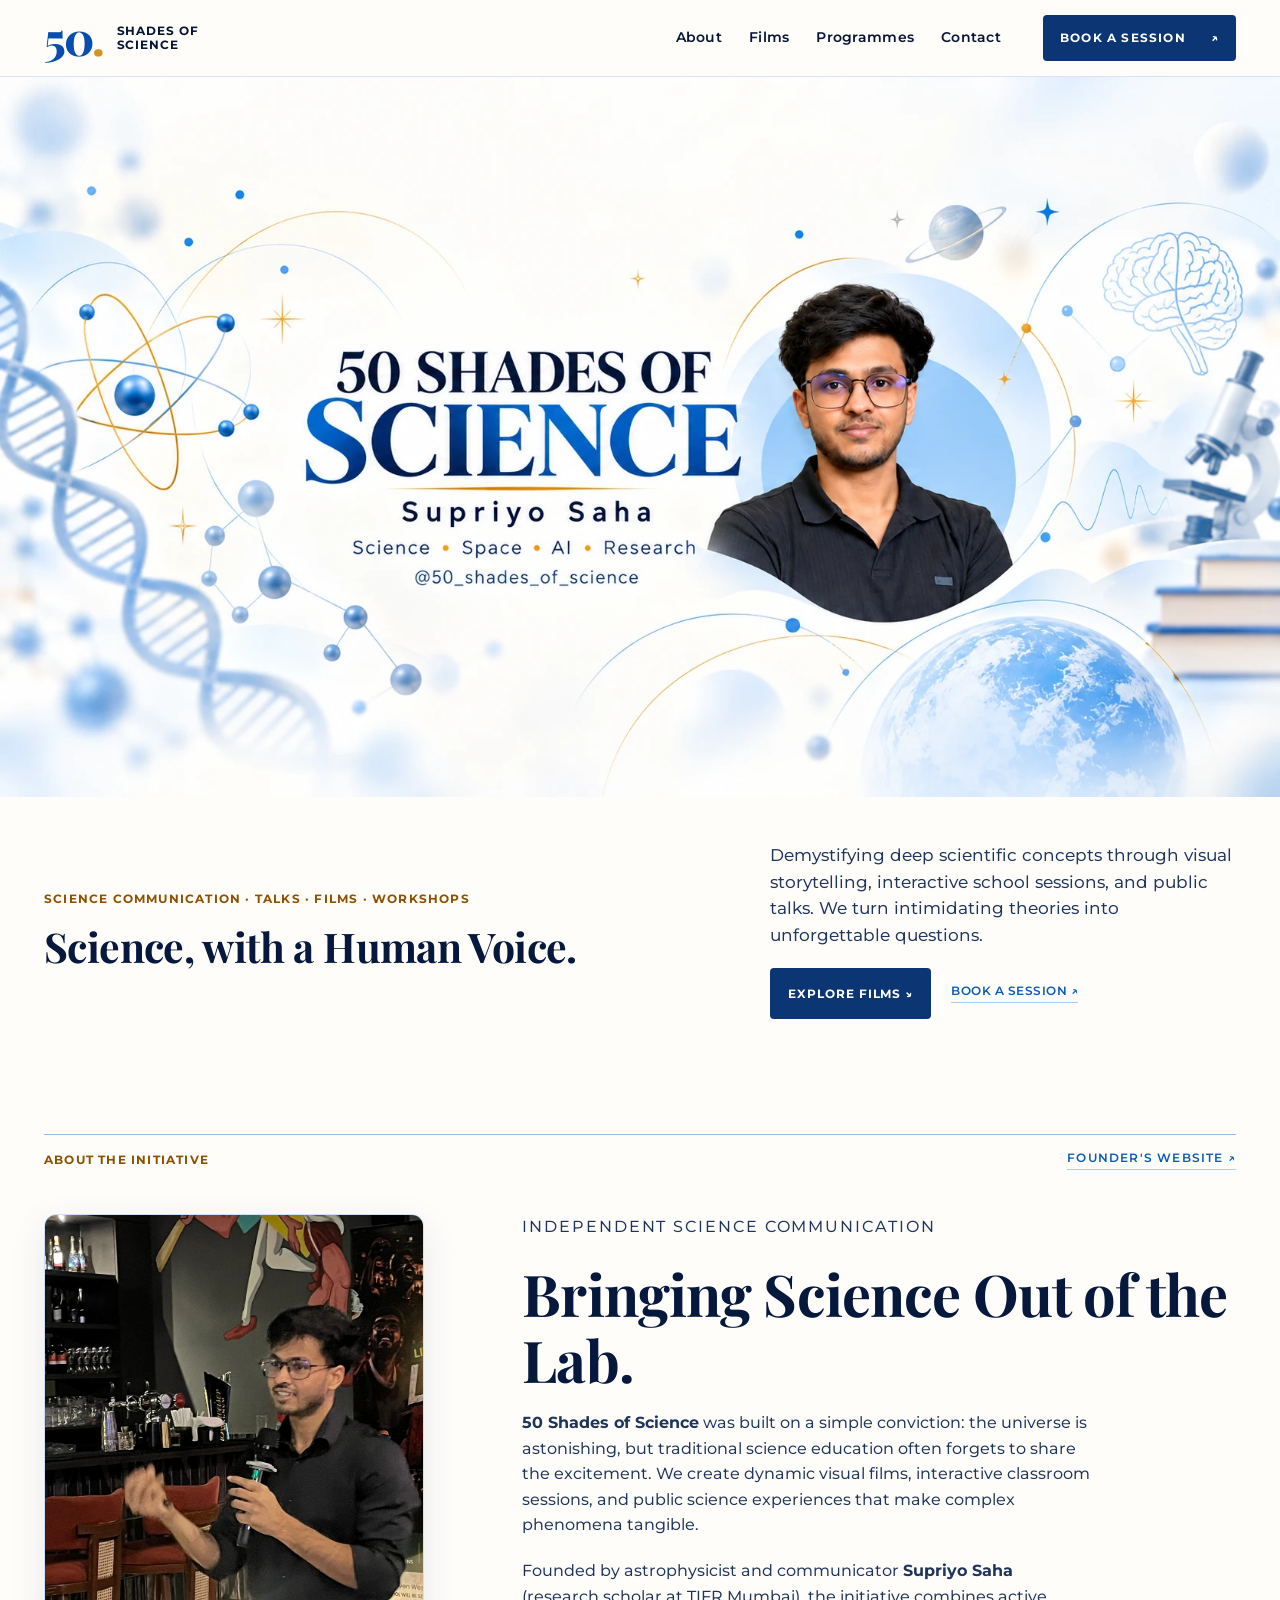
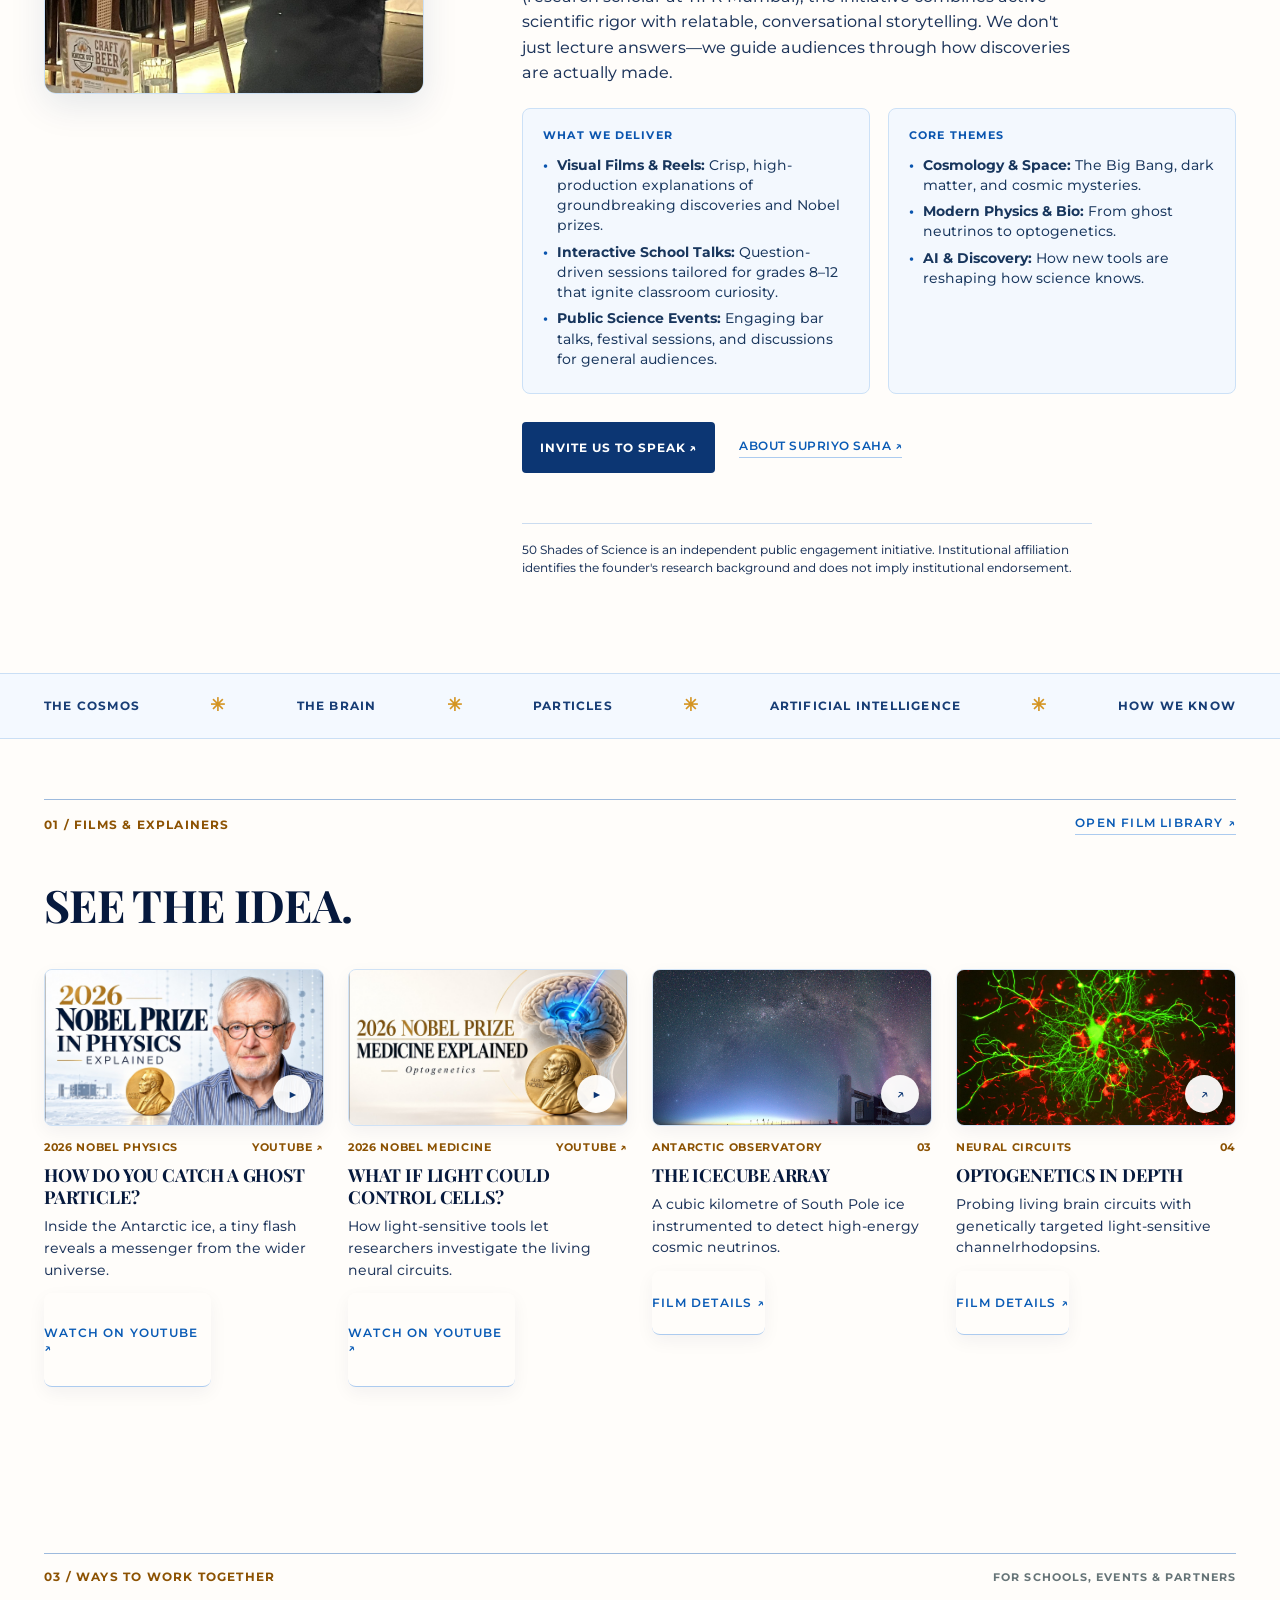
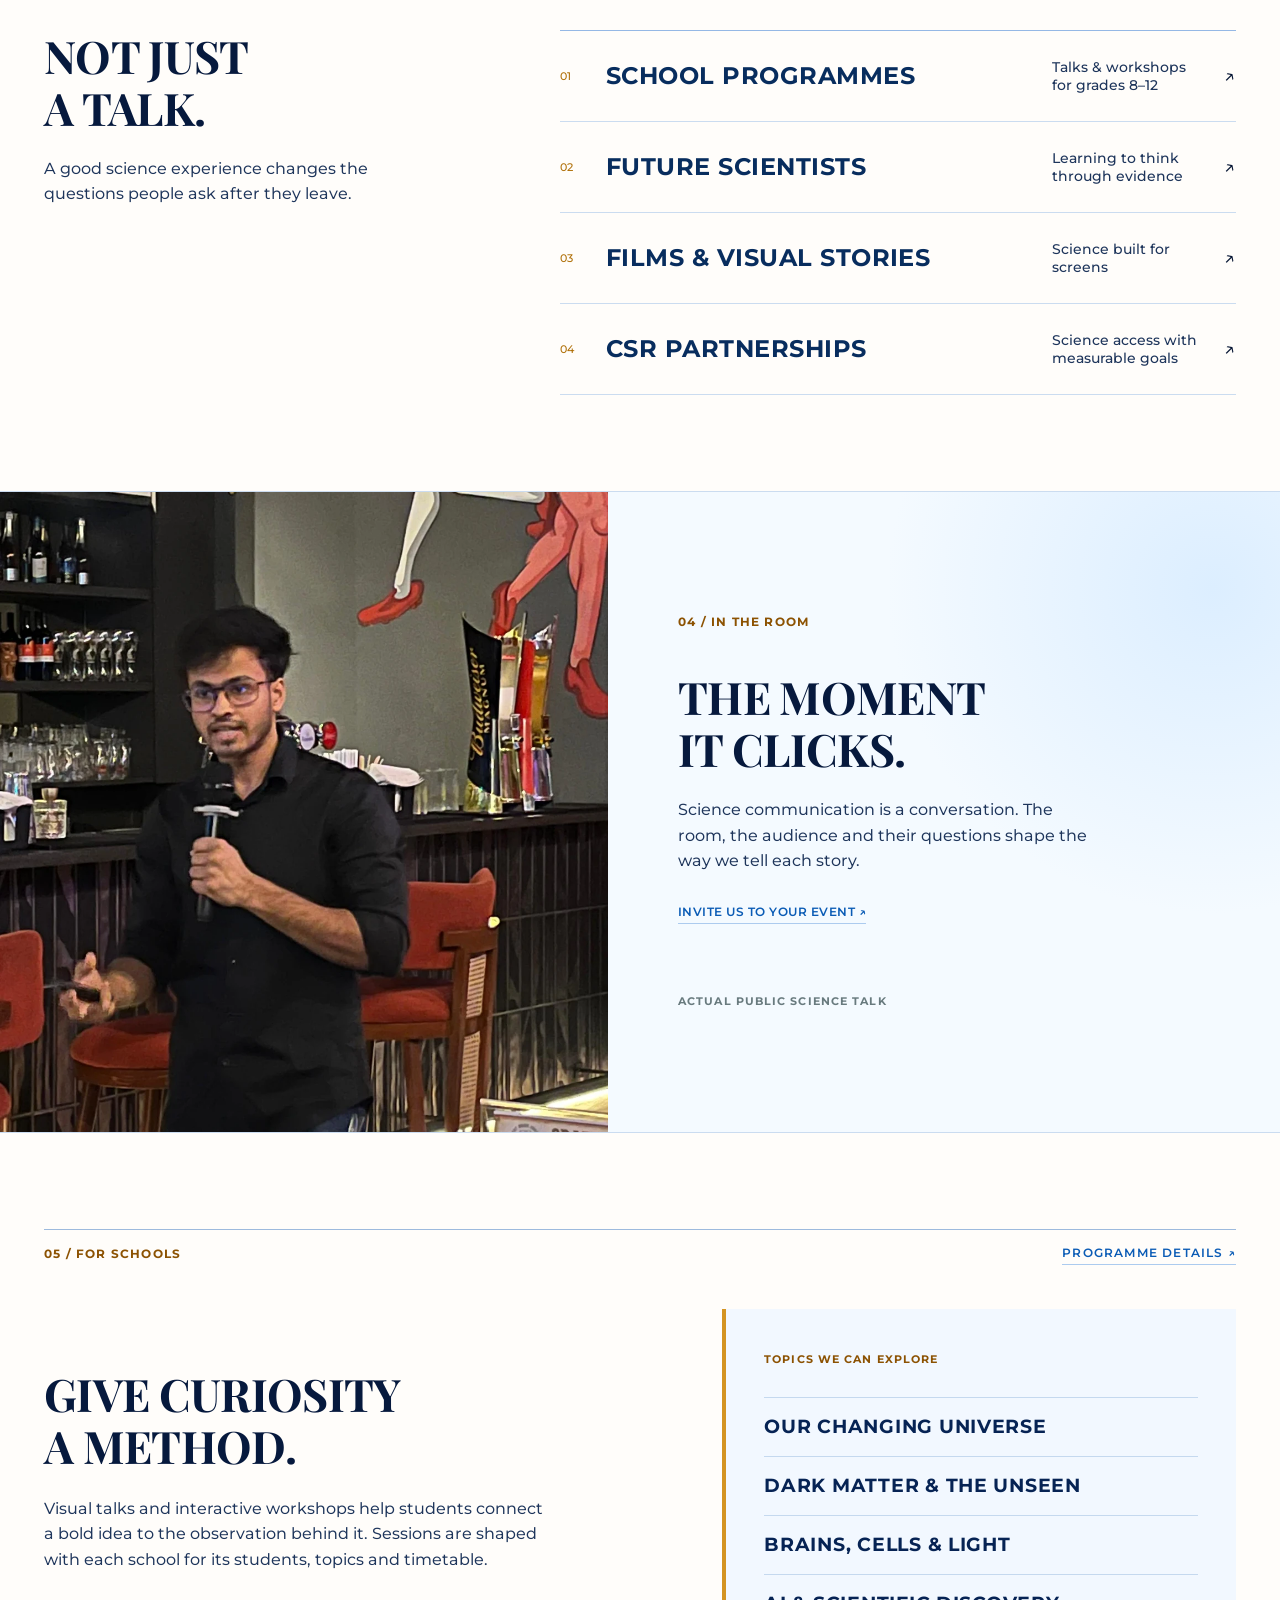
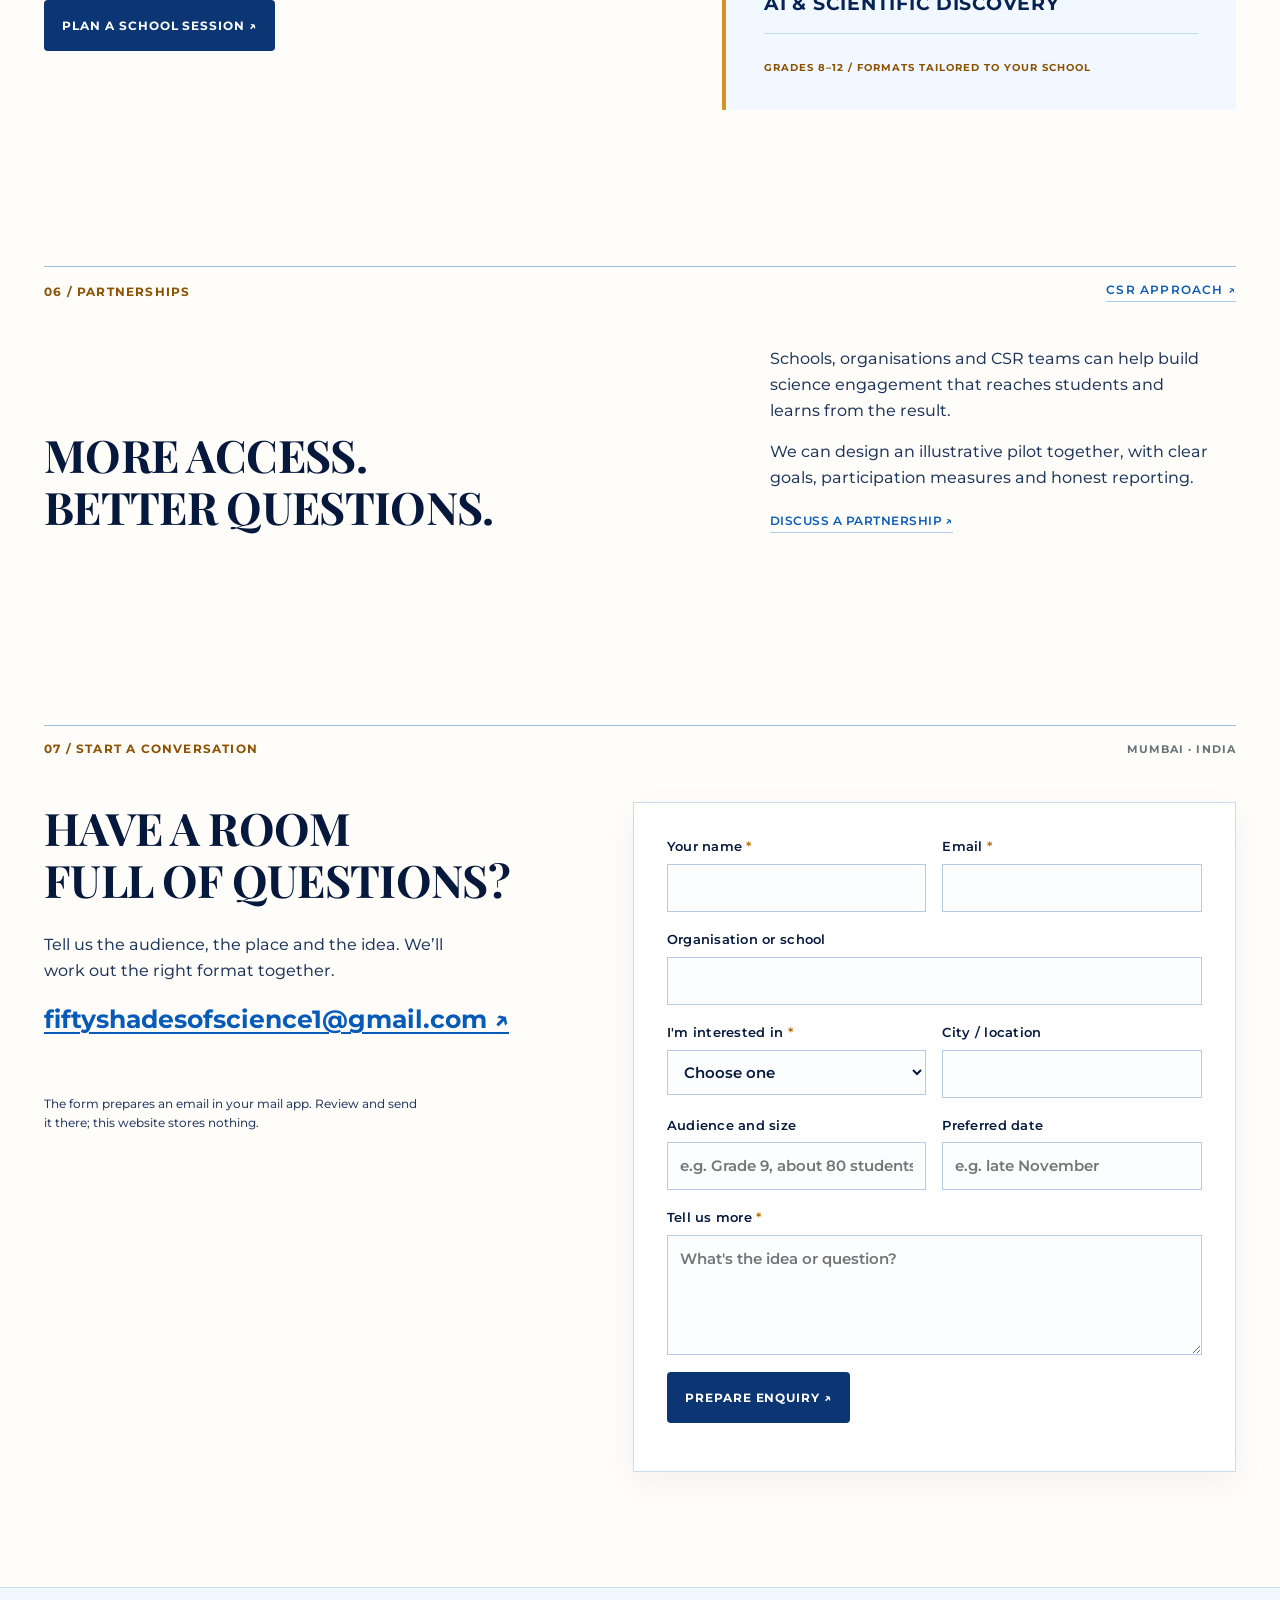
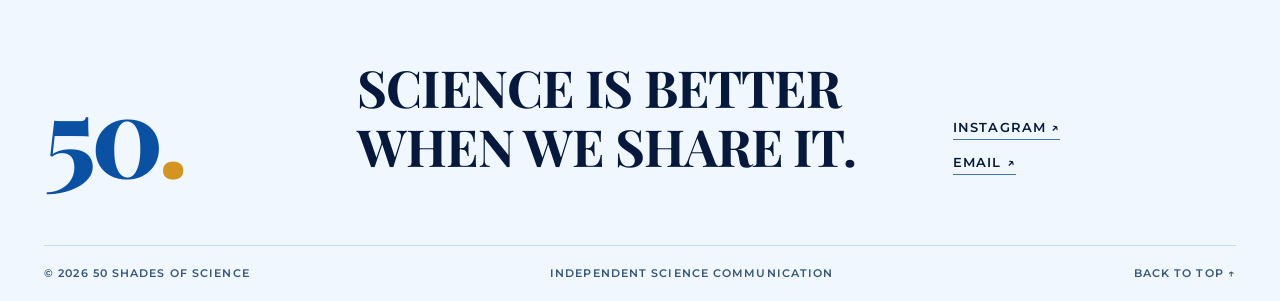
==== commit 5fe50020: "Refocus intro and about sections purely on science communication, talks and films" ====
--- a/index.html
+++ b/index.html
@@ -41,47 +41,47 @@
     </section>
 
     <section class="hero-intro shell">
-      <div><p class="kicker">SCIENCE · SPACE · AI · RESEARCH</p><h2>Curiosity belongs everywhere.</h2></div>
-      <div><p>Films, talks and learning experiences that make science clear, memorable and open to everyone.</p><div class="hero-actions"><a class="solid-button" href="#films">EXPLORE FILMS ↘</a><a class="under-link" href="#contact">BOOK A SESSION ↗</a></div></div>
+      <div><p class="kicker">SCIENCE COMMUNICATION · TALKS · FILMS · WORKSHOPS</p><h2>Science, with a Human Voice.</h2></div>
+      <div><p>Demystifying deep scientific concepts through visual storytelling, interactive school sessions, and public talks. We turn intimidating theories into unforgettable questions.</p><div class="hero-actions"><a class="solid-button" href="#films">EXPLORE FILMS ↘</a><a class="under-link" href="#contact">BOOK A SESSION ↗</a></div></div>
     </section>
 
     <section class="about section-shell" id="about" aria-labelledby="about-title">
-      <div class="section-top"><p class="kicker">ABOUT THE FOUNDER</p><a class="small-link" href="https://supriyosaha1.github.io/" target="_blank" rel="noopener noreferrer">PERSONAL WEBSITE ↗</a></div>
+      <div class="section-top"><p class="kicker">ABOUT THE INITIATIVE</p><a class="small-link" href="https://supriyosaha1.github.io/" target="_blank" rel="noopener noreferrer">FOUNDER'S WEBSITE ↗</a></div>
       <div class="about-grid">
         <div class="about-photo">
-          <img src="assets/images/photos/bar-talk-mic.webp" alt="Supriyo Saha speaking at a science talk" loading="lazy">
+          <img src="assets/images/photos/bar-talk-mic.webp" alt="Supriyo Saha presenting science live on stage" loading="lazy">
         </div>
         <div class="about-copy">
-          <p class="about-tagline">RESEARCH SCHOLAR · COSMOLOGY · TIFR MUMBAI</p>
-          <h2 id="about-title">Curiosity with a Method.</h2>
-          <p class="about-lead">I am a research scholar in cosmology at the <strong>Tata Institute of Fundamental Research (TIFR), Mumbai</strong>. My work investigates the origins of cosmic structure—modelling the Lyman-alpha line profiles of distant galaxies to trace cosmic reionization and uncover how the first stars and galaxies illuminated the early universe.</p>
-          <p>Beyond theoretical simulations and astronomical data, I founded <strong>50 Shades of Science</strong> to bridge the gap between cutting-edge physics and curious minds everywhere. Science isn't just a collection of textbook answers; it is the art of learning how to ask the next question.</p>
+          <p class="about-tagline">INDEPENDENT SCIENCE COMMUNICATION</p>
+          <h2 id="about-title">Bringing Science Out of the Lab.</h2>
+          <p class="about-lead"><strong>50 Shades of Science</strong> was built on a simple conviction: the universe is astonishing, but traditional science education often forgets to share the excitement. We create dynamic visual films, interactive classroom sessions, and public science experiences that make complex phenomena tangible.</p>
+          <p>Founded by astrophysicist and communicator <strong>Supriyo Saha</strong> (research scholar at TIFR Mumbai), the initiative combines active scientific rigor with relatable, conversational storytelling. We don't just lecture answers—we guide audiences through how discoveries are actually made.</p>
           
           <div class="about-cards-row">
             <div class="about-info-card">
-              <span class="info-card-title">RESEARCH & BACKGROUND</span>
+              <span class="info-card-title">WHAT WE DELIVER</span>
               <ul>
-                <li><strong>Int. Ph.D. in Physics</strong> — TIFR Mumbai (2023–present)</li>
-                <li><strong>B.Sc. (Hons) Physics</strong> — Asutosh College, Univ. of Calcutta</li>
-                <li><strong>Focus:</strong> Cosmic Reionization, Lyman-α, Gravitational Lensing</li>
+                <li><strong>Visual Films & Reels:</strong> Crisp, high-production explanations of groundbreaking discoveries and Nobel prizes.</li>
+                <li><strong>Interactive School Talks:</strong> Question-driven sessions tailored for grades 8–12 that ignite classroom curiosity.</li>
+                <li><strong>Public Science Events:</strong> Engaging bar talks, festival sessions, and discussions for general audiences.</li>
               </ul>
             </div>
             <div class="about-info-card">
-              <span class="info-card-title">HIGHLIGHTS</span>
+              <span class="info-card-title">CORE THEMES</span>
               <ul>
-                <li><strong>IIT-JAM Physics:</strong> All India Rank 21</li>
-                <li><strong>JEST Physics:</strong> All India Rank 48</li>
-                <li><strong>Inspire Scholar</strong> · DST Govt. of India</li>
+                <li><strong>Cosmology & Space:</strong> The Big Bang, dark matter, and cosmic mysteries.</li>
+                <li><strong>Modern Physics & Bio:</strong> From ghost neutrinos to optogenetics.</li>
+                <li><strong>AI & Discovery:</strong> How new tools are reshaping how science knows.</li>
               </ul>
             </div>
           </div>
 
           <div class="about-actions">
-            <a class="solid-button" href="https://supriyosaha1.github.io/" target="_blank" rel="noopener noreferrer">VISIT SUPRIYO'S WEBSITE ↗</a>
-            <a class="under-link" href="research.html">EXPLORE RESEARCH TOPICS ↗</a>
+            <a class="solid-button" href="#contact">INVITE US TO SPEAK ↗</a>
+            <a class="under-link" href="https://supriyosaha1.github.io/" target="_blank" rel="noopener noreferrer">ABOUT SUPRIYO SAHA ↗</a>
           </div>
 
-          <small class="about-disclaimer">50 Shades of Science is an independent project. Institutional affiliation identifies the founder's research role and does not imply TIFR endorsement.</small>
+          <small class="about-disclaimer">50 Shades of Science is an independent public engagement initiative. Institutional affiliation identifies the founder's research background and does not imply institutional endorsement.</small>
         </div>
       </div>
     </section>
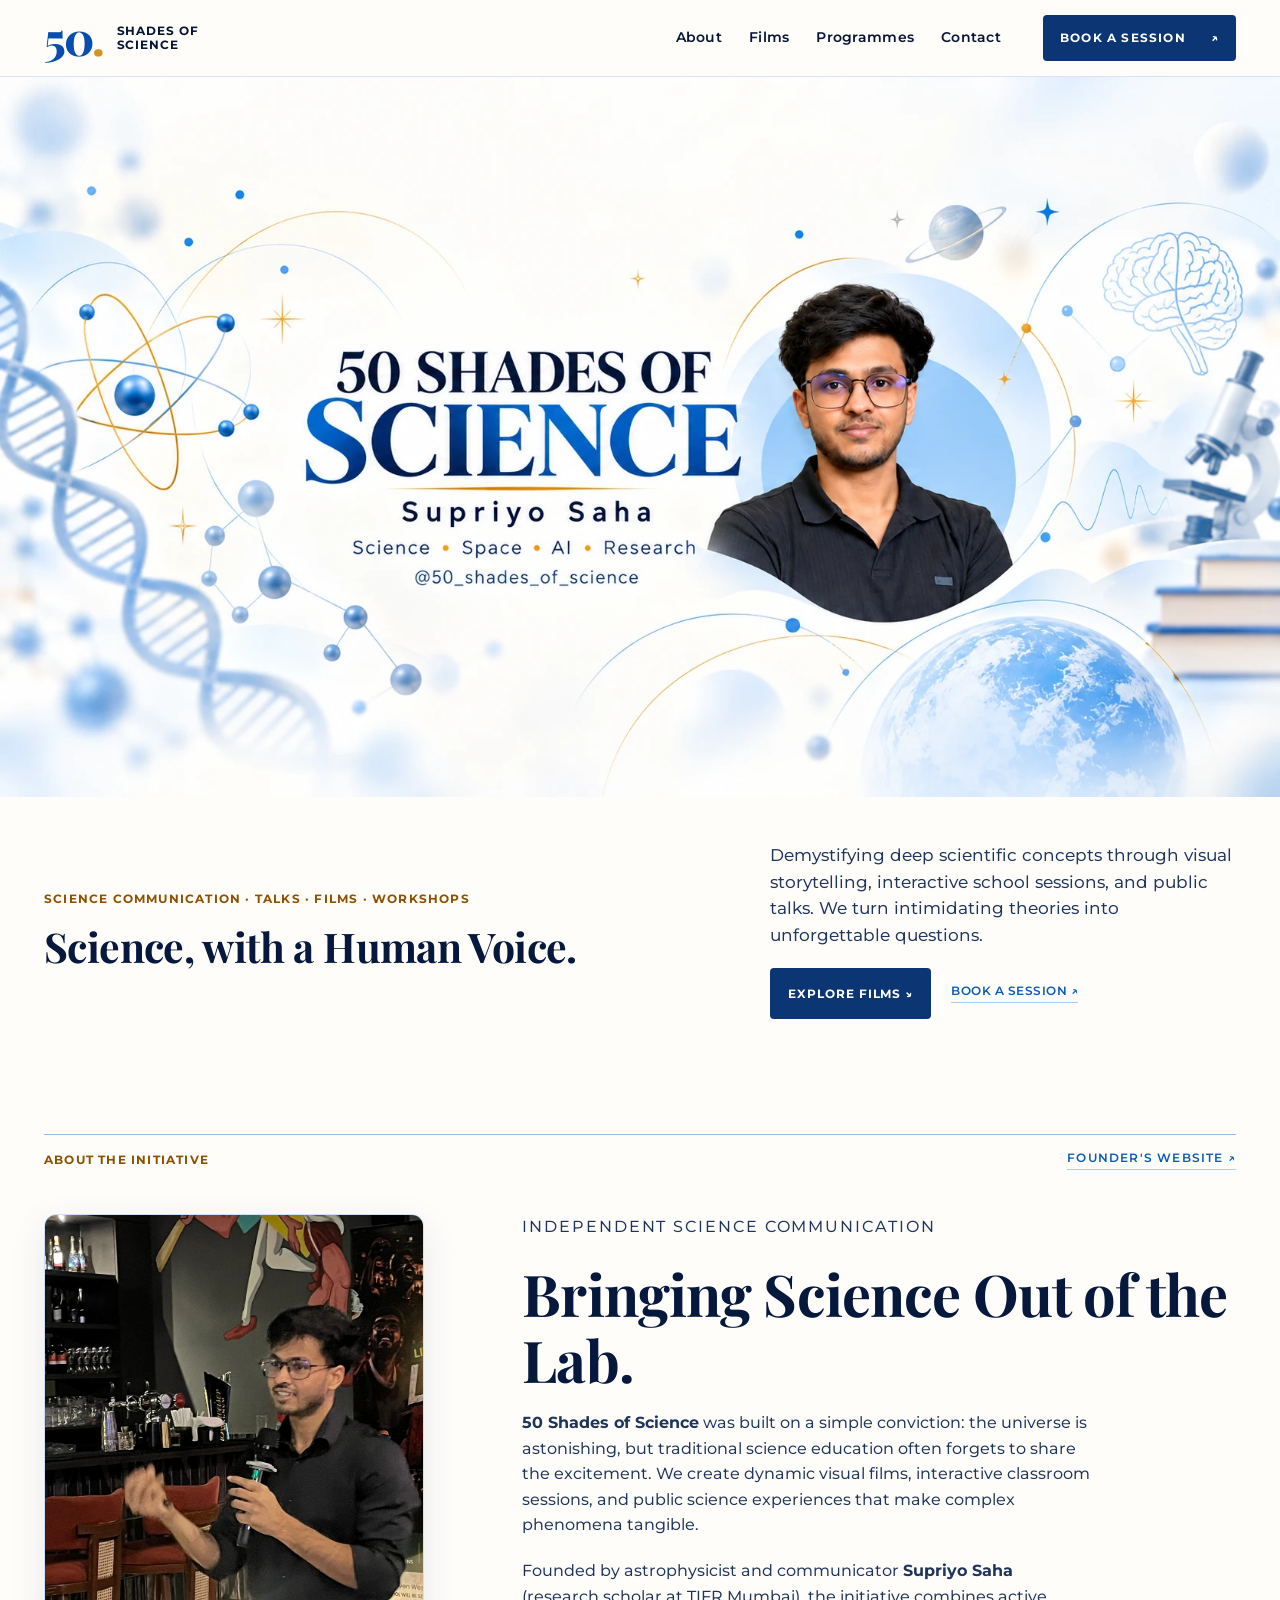
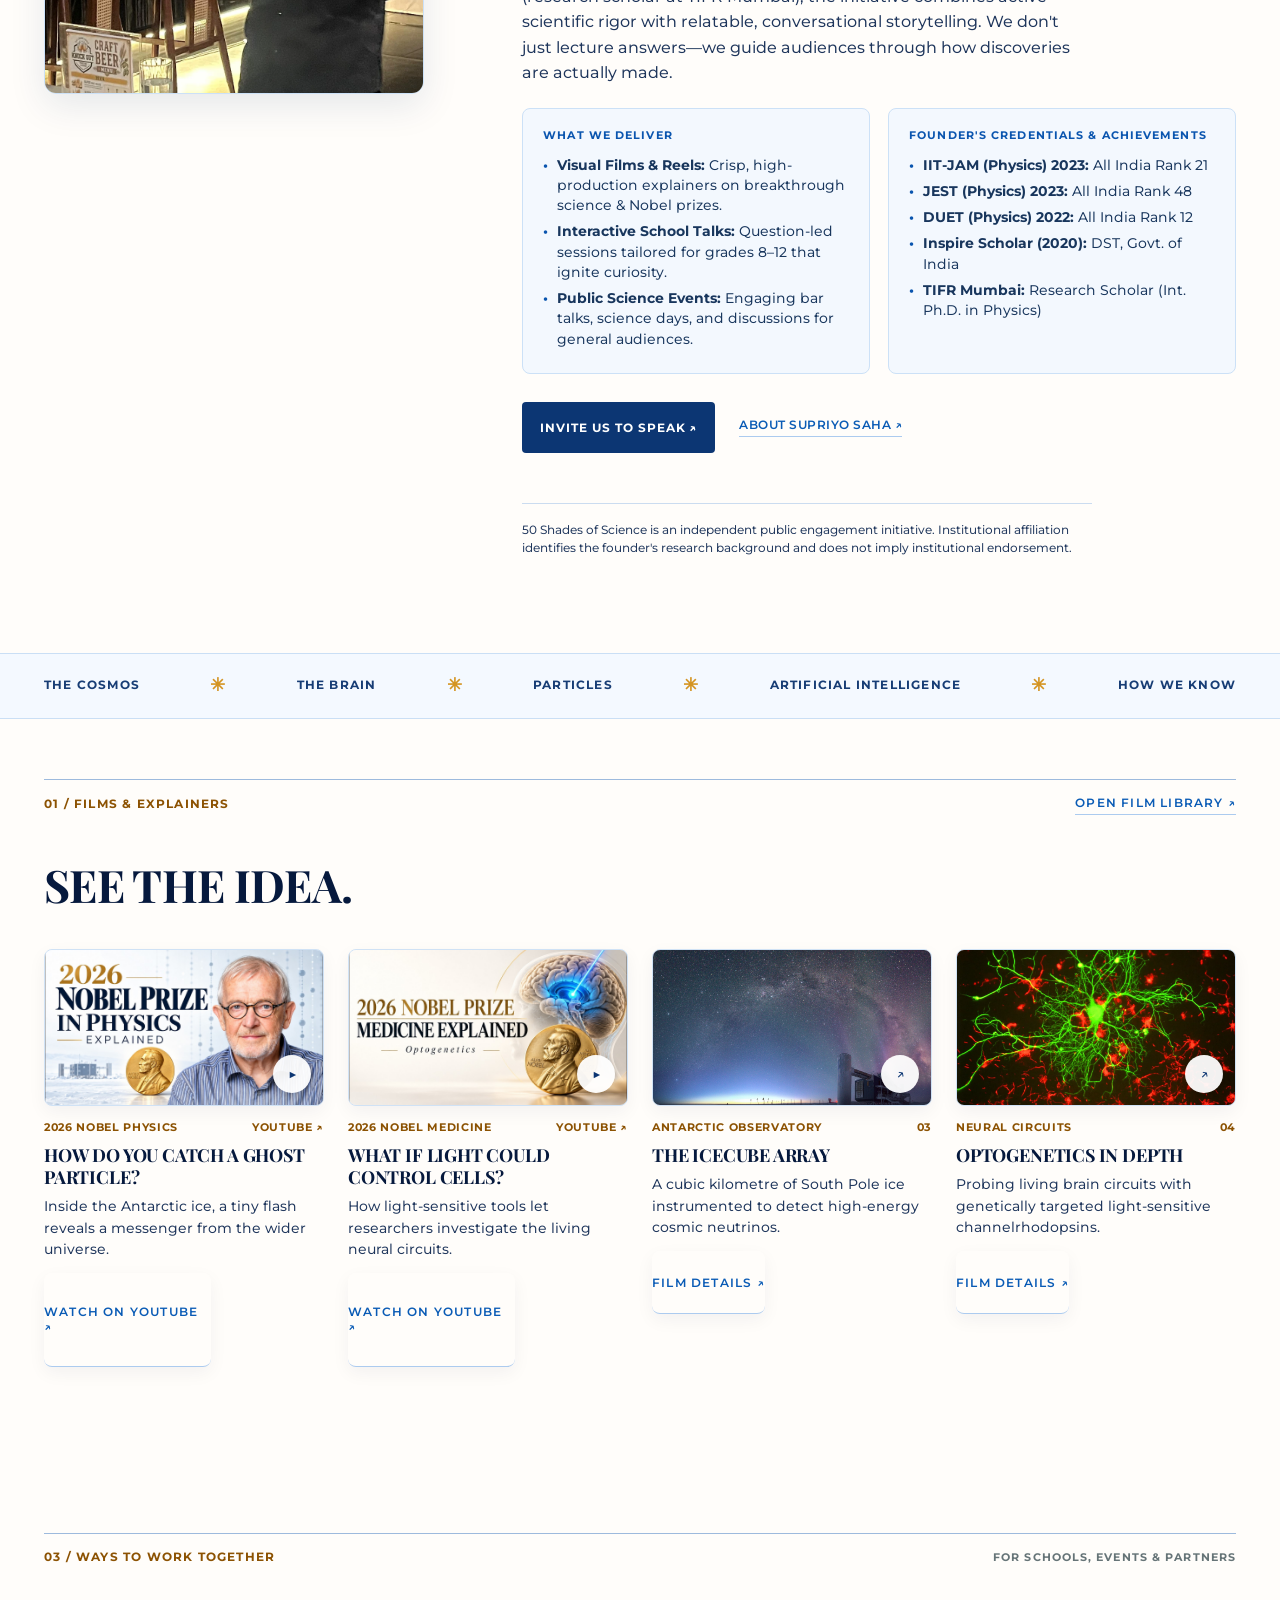
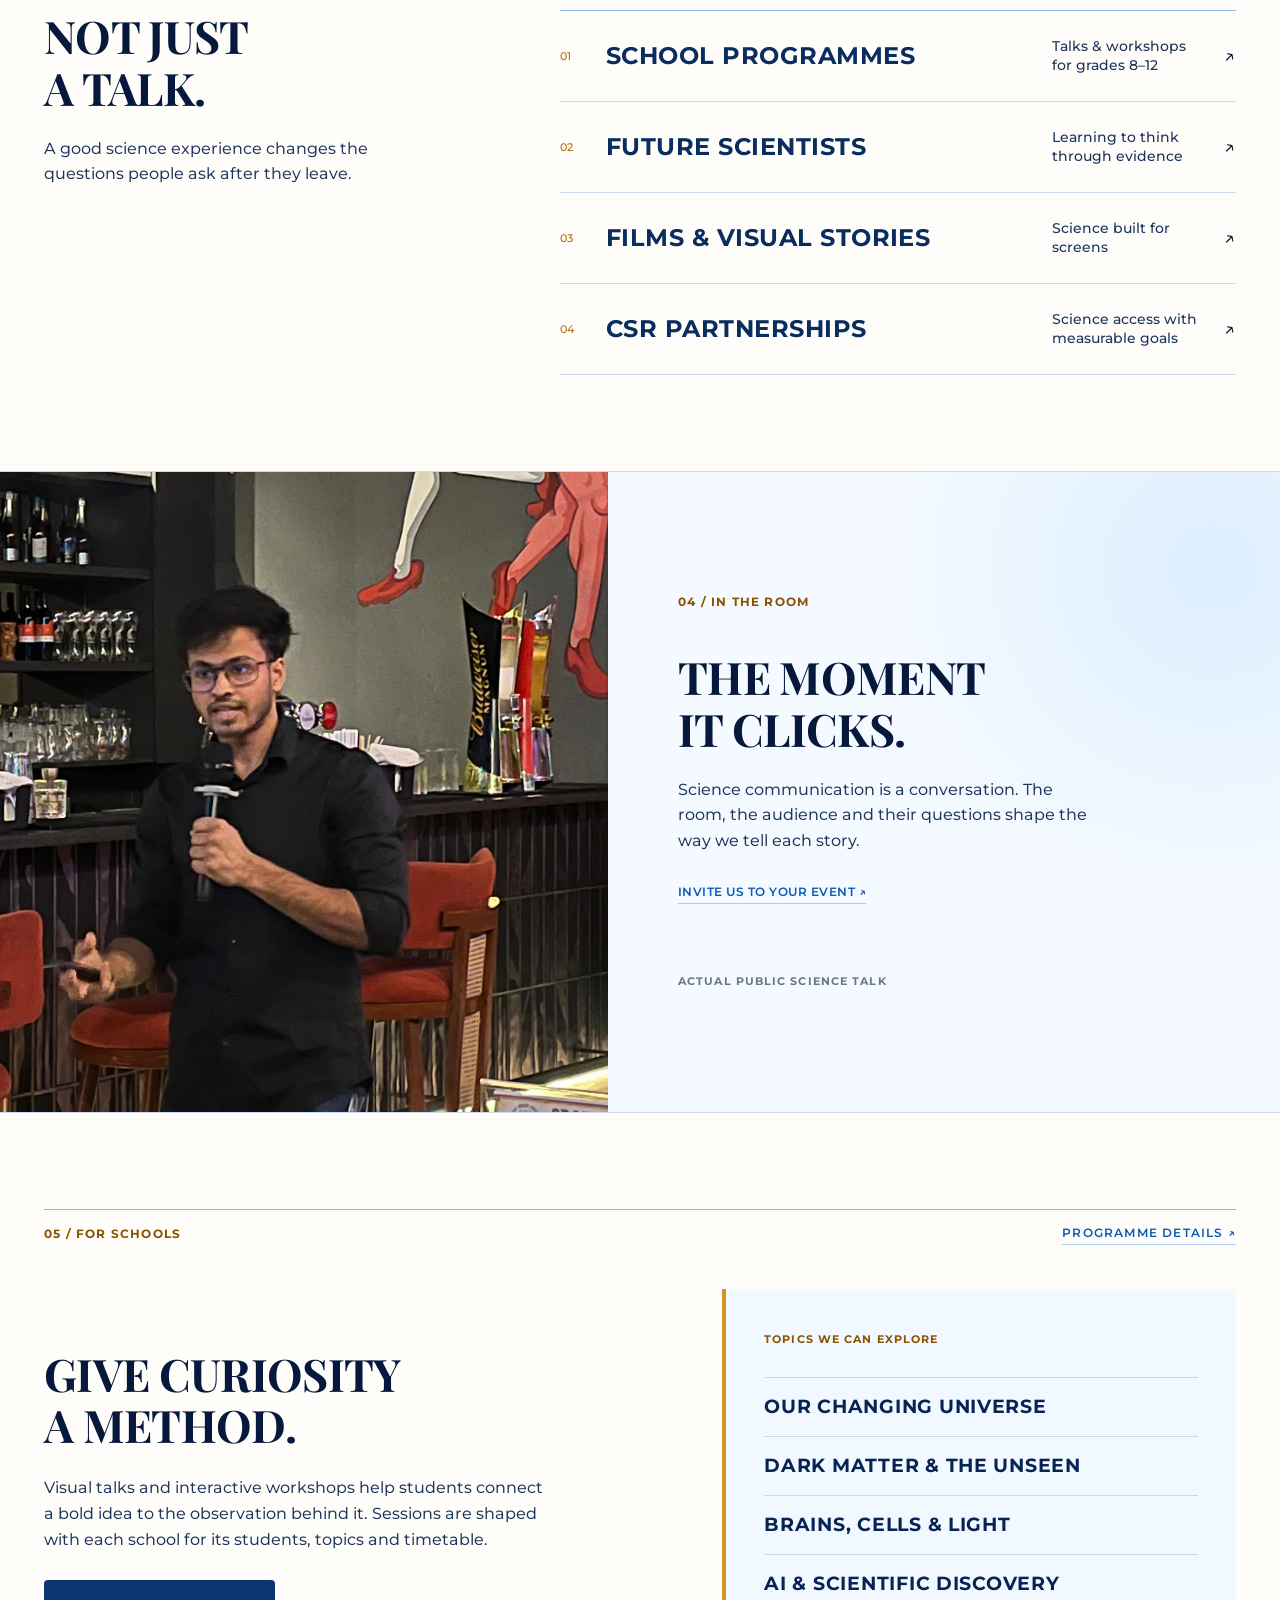
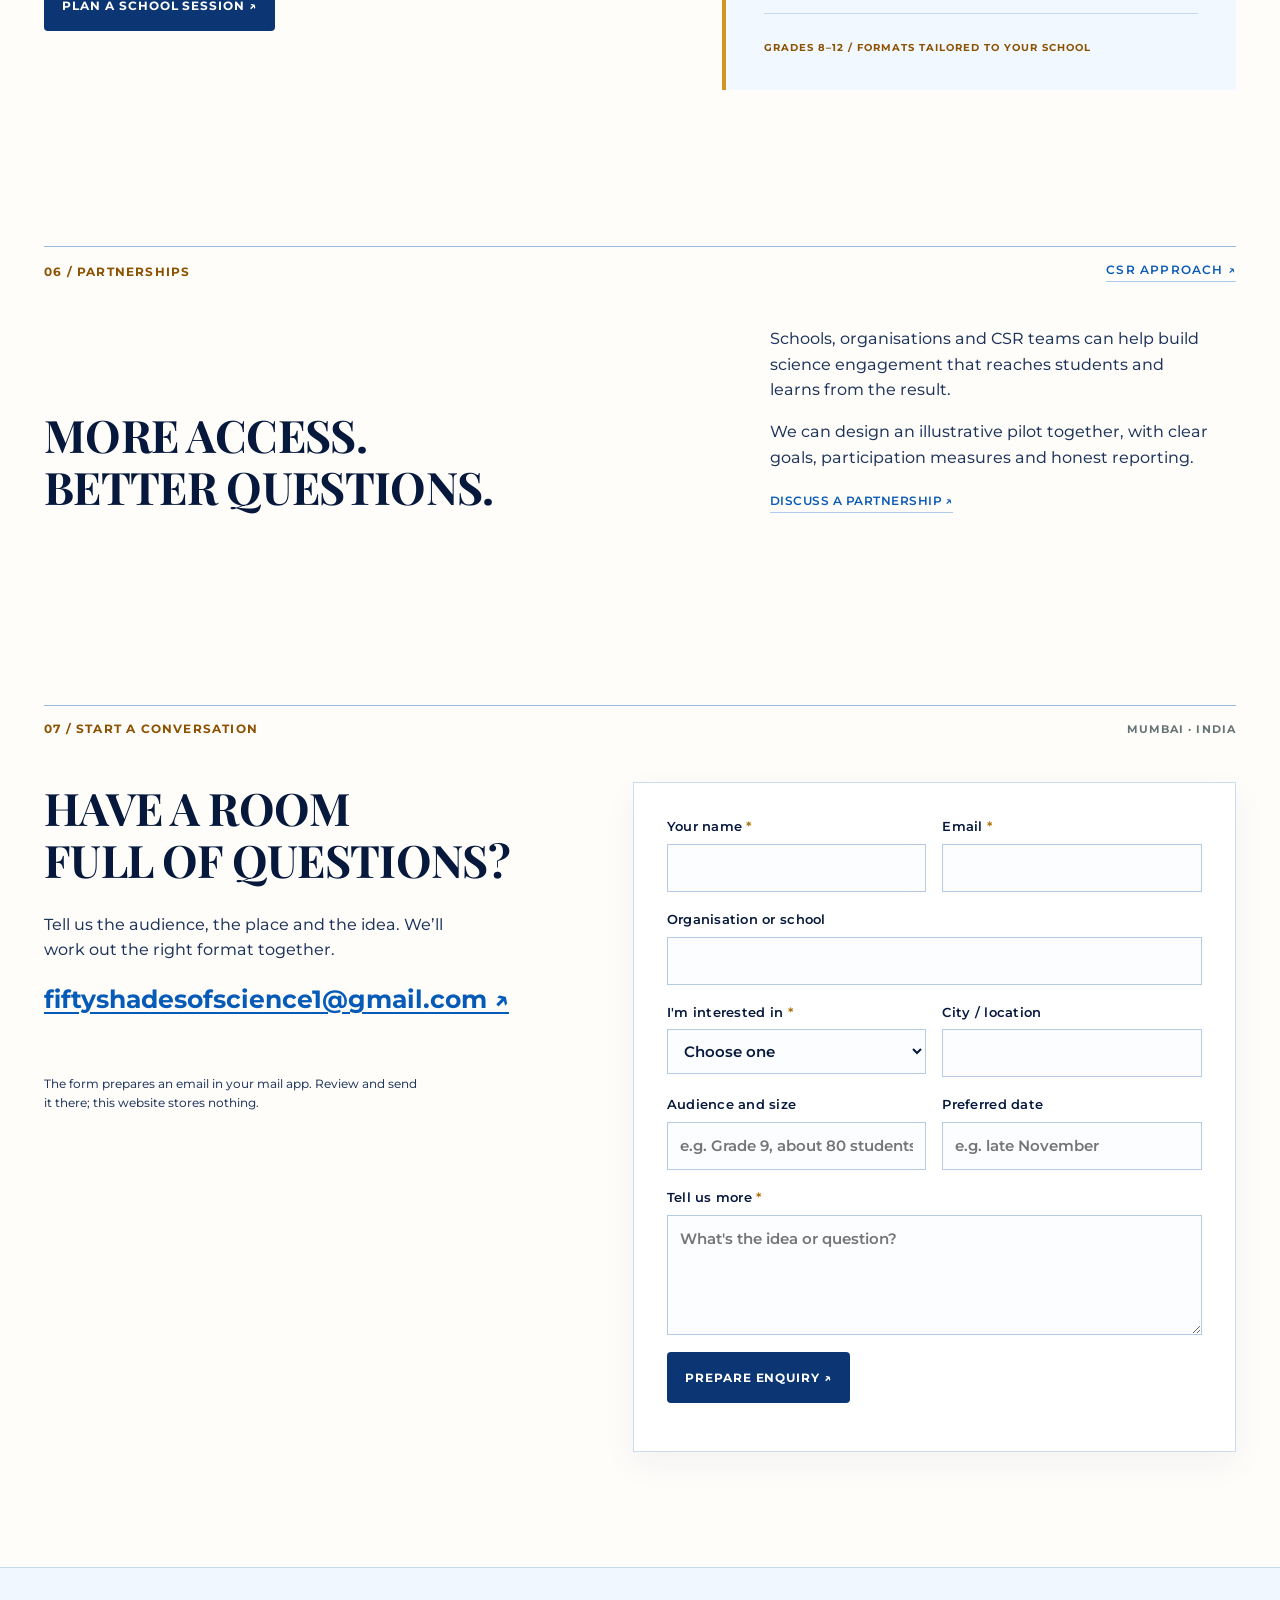
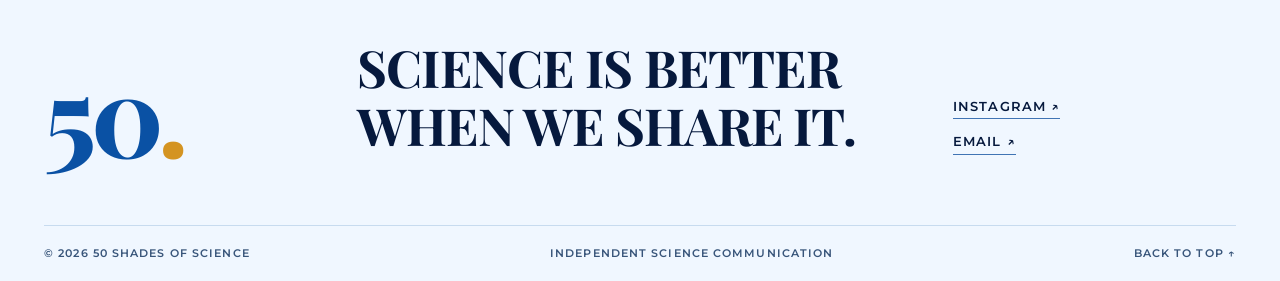
==== commit d80b4333: "Add founder personal achievements and national exam rankings" ====
--- a/index.html
+++ b/index.html
@@ -17,8 +17,8 @@
   <link rel="preconnect" href="https://fonts.googleapis.com">
   <link rel="preconnect" href="https://fonts.gstatic.com" crossorigin>
   <link href="https://fonts.googleapis.com/css2?family=Montserrat:wght@400;500;600;700;800&family=Playfair+Display:ital,wght@0,600;0,700;0,800;0,900;1,600;1,700&display=swap" rel="stylesheet">
-  <link rel="stylesheet" href="assets/css/home.css?v=3">
-  <link rel="stylesheet" href="assets/css/brand.css?v=3">
+  <link rel="stylesheet" href="assets/css/home.css?v=4">
+  <link rel="stylesheet" href="assets/css/brand.css?v=4">
   <script type="application/ld+json">{"@context":"https://schema.org","@type":"Organization","name":"50 Shades of Science","url":"https://supriyosaha1.github.io/50-shades-of-science/","description":"Independent science communication through films, talks and learning experiences.","founder":{"@type":"Person","name":"Supriyo Saha"},"email":"mailto:fiftyshadesofscience1@gmail.com","sameAs":["https://www.instagram.com/50_shades_of_science/"]}</script>
   <script defer src="assets/js/site.js"></script>
 </head>
@@ -61,17 +61,19 @@
             <div class="about-info-card">
               <span class="info-card-title">WHAT WE DELIVER</span>
               <ul>
-                <li><strong>Visual Films & Reels:</strong> Crisp, high-production explanations of groundbreaking discoveries and Nobel prizes.</li>
-                <li><strong>Interactive School Talks:</strong> Question-driven sessions tailored for grades 8–12 that ignite classroom curiosity.</li>
-                <li><strong>Public Science Events:</strong> Engaging bar talks, festival sessions, and discussions for general audiences.</li>
+                <li><strong>Visual Films & Reels:</strong> Crisp, high-production explainers on breakthrough science & Nobel prizes.</li>
+                <li><strong>Interactive School Talks:</strong> Question-led sessions tailored for grades 8–12 that ignite curiosity.</li>
+                <li><strong>Public Science Events:</strong> Engaging bar talks, science days, and discussions for general audiences.</li>
               </ul>
             </div>
             <div class="about-info-card">
-              <span class="info-card-title">CORE THEMES</span>
+              <span class="info-card-title">FOUNDER'S CREDENTIALS & ACHIEVEMENTS</span>
               <ul>
-                <li><strong>Cosmology & Space:</strong> The Big Bang, dark matter, and cosmic mysteries.</li>
-                <li><strong>Modern Physics & Bio:</strong> From ghost neutrinos to optogenetics.</li>
-                <li><strong>AI & Discovery:</strong> How new tools are reshaping how science knows.</li>
+                <li><strong>IIT-JAM (Physics) 2023:</strong> All India Rank 21</li>
+                <li><strong>JEST (Physics) 2023:</strong> All India Rank 48</li>
+                <li><strong>DUET (Physics) 2022:</strong> All India Rank 12</li>
+                <li><strong>Inspire Scholar (2020):</strong> DST, Govt. of India</li>
+                <li><strong>TIFR Mumbai:</strong> Research Scholar (Int. Ph.D. in Physics)</li>
               </ul>
             </div>
           </div>
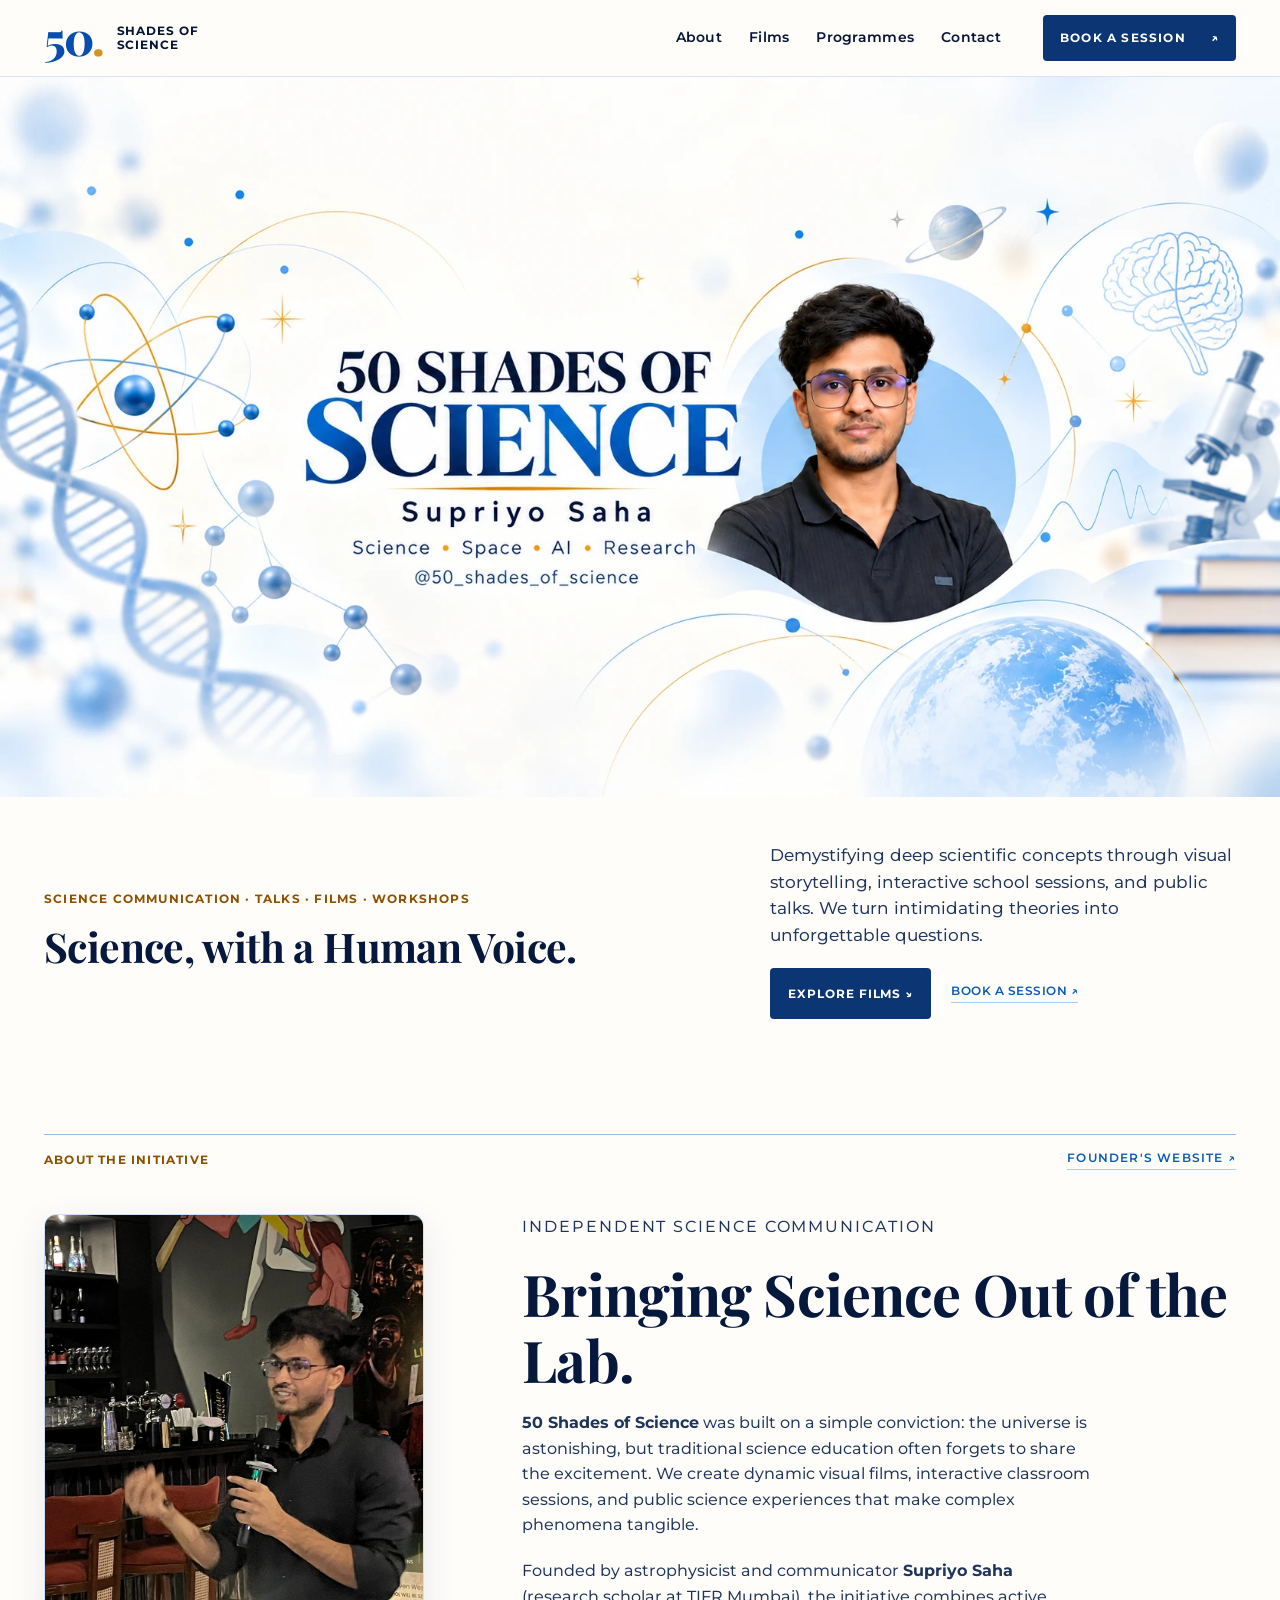
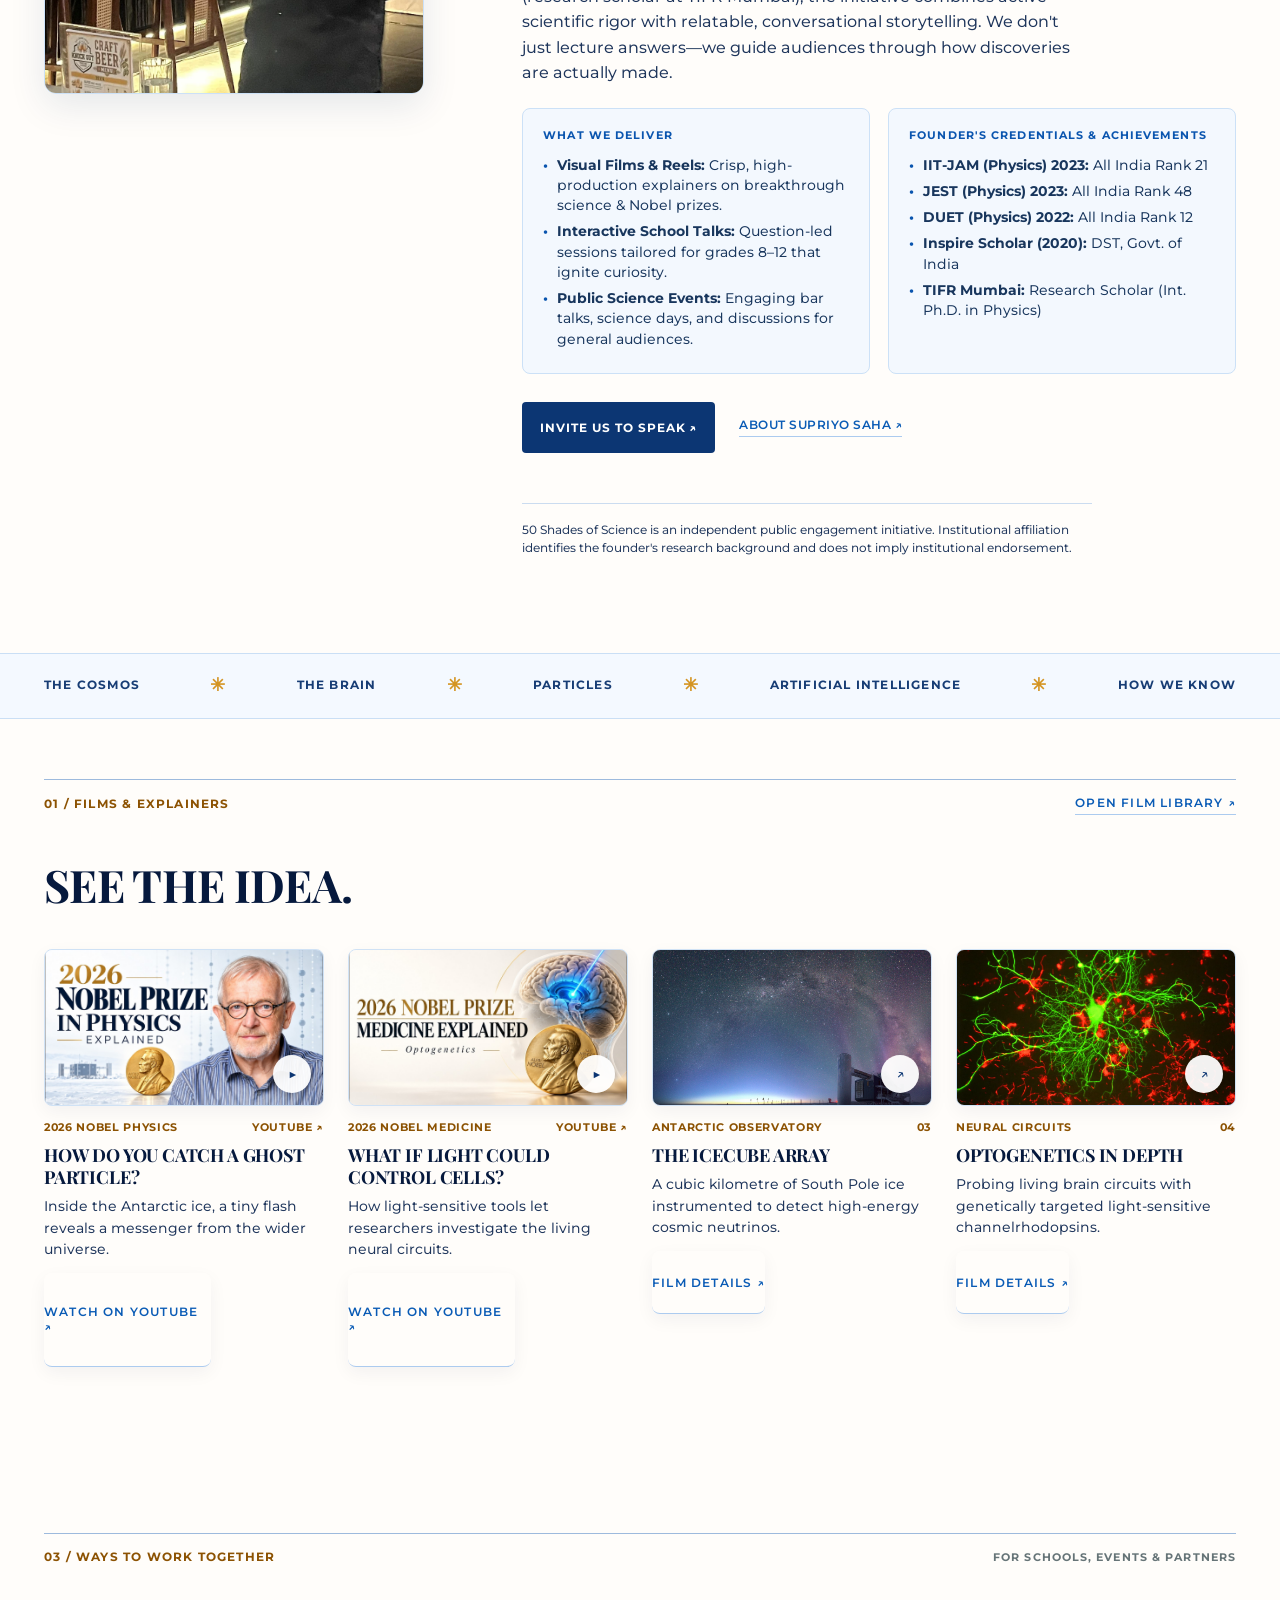
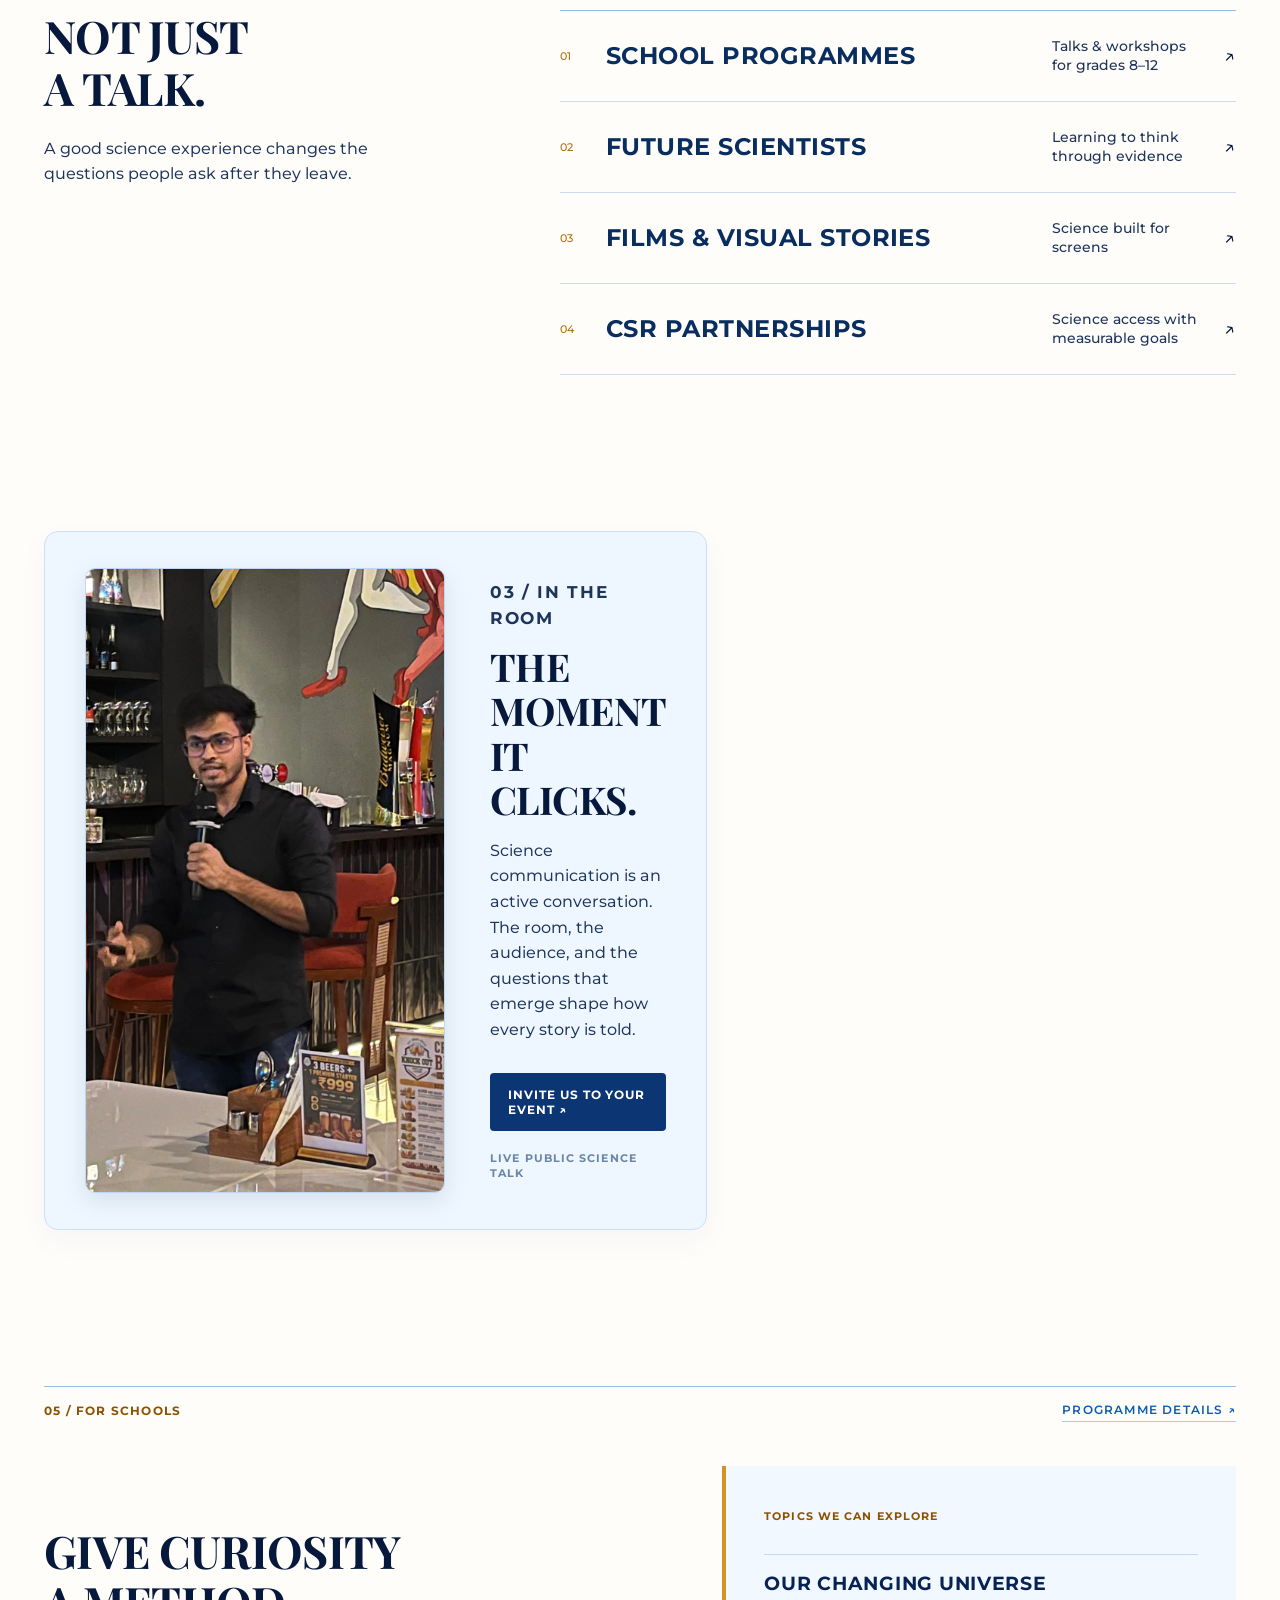
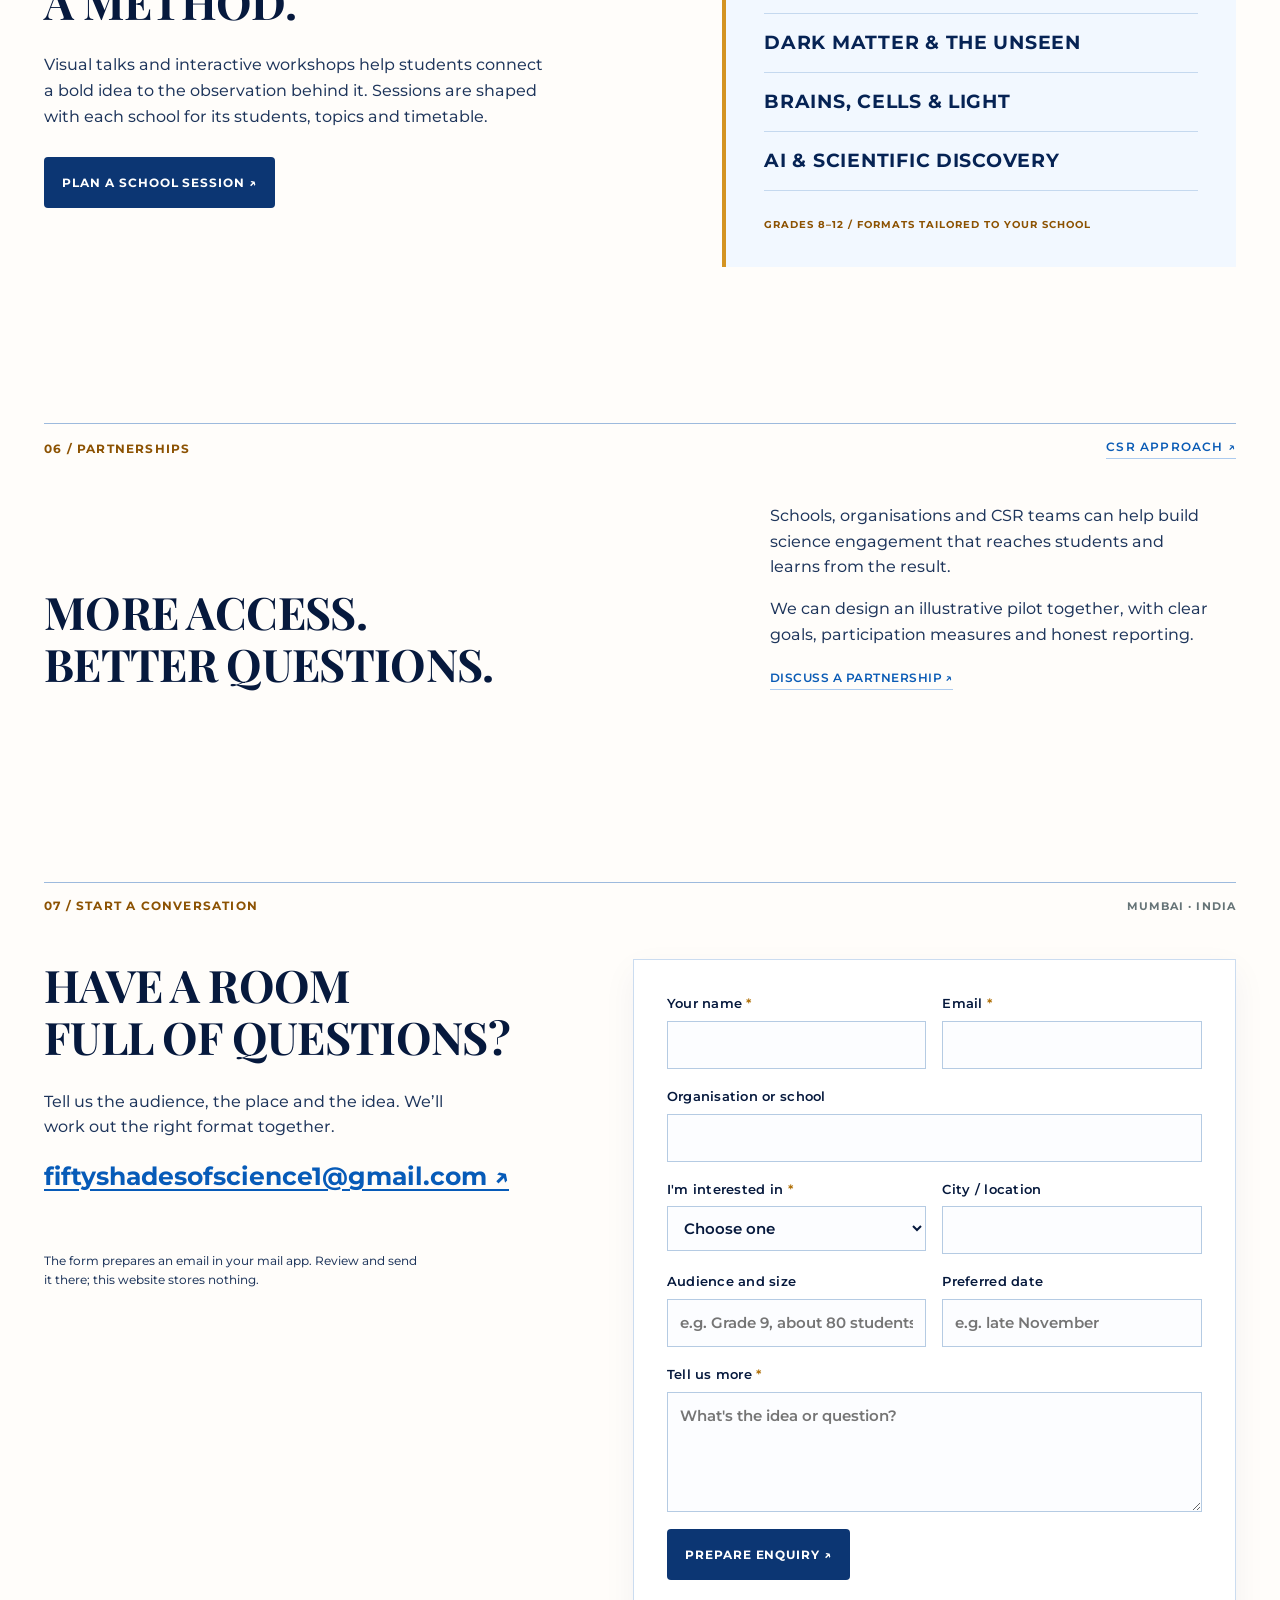
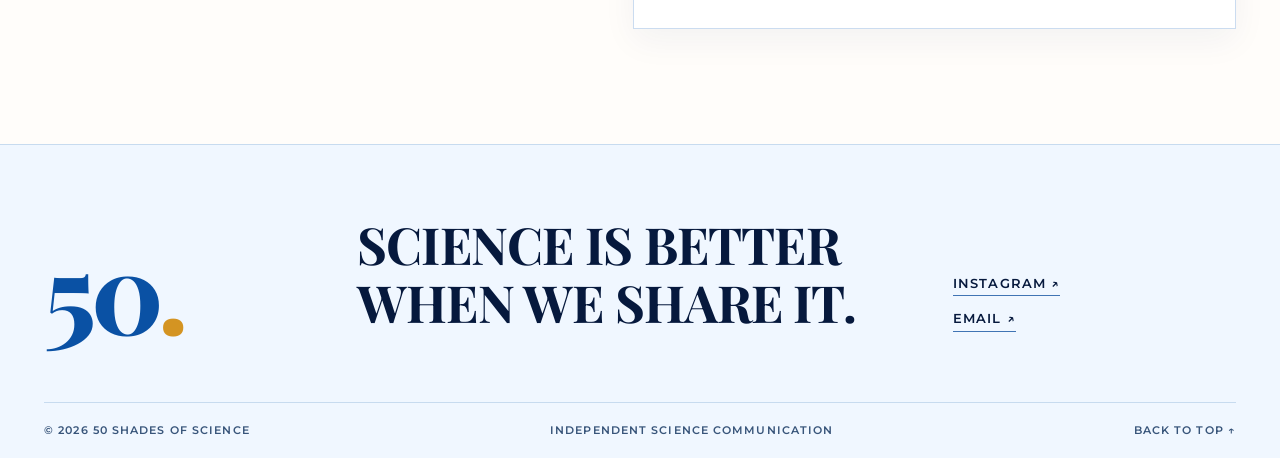
==== commit 63ca52bd: "Refactor In the Room section to shell-framed card layout with compact photo sizing" ====
--- a/index.html
+++ b/index.html
@@ -17,8 +17,8 @@
   <link rel="preconnect" href="https://fonts.googleapis.com">
   <link rel="preconnect" href="https://fonts.gstatic.com" crossorigin>
   <link href="https://fonts.googleapis.com/css2?family=Montserrat:wght@400;500;600;700;800&family=Playfair+Display:ital,wght@0,600;0,700;0,800;0,900;1,600;1,700&display=swap" rel="stylesheet">
-  <link rel="stylesheet" href="assets/css/home.css?v=4">
-  <link rel="stylesheet" href="assets/css/brand.css?v=4">
+  <link rel="stylesheet" href="assets/css/home.css?v=5">
+  <link rel="stylesheet" href="assets/css/brand.css?v=5">
   <script type="application/ld+json">{"@context":"https://schema.org","@type":"Organization","name":"50 Shades of Science","url":"https://supriyosaha1.github.io/50-shades-of-science/","description":"Independent science communication through films, talks and learning experiences.","founder":{"@type":"Person","name":"Supriyo Saha"},"email":"mailto:fiftyshadesofscience1@gmail.com","sameAs":["https://www.instagram.com/50_shades_of_science/"]}</script>
   <script defer src="assets/js/site.js"></script>
 </head>
@@ -111,7 +111,20 @@
       </div></div>
     </section>
 
-    <section class="room" aria-labelledby="room-title"><div class="room-photo"><img src="assets/images/photos/bar-talk-speaker.webp" alt="Supriyo Saha presenting science at a public event" loading="lazy"></div><div class="room-copy"><p class="kicker">04 / IN THE ROOM</p><h2 id="room-title">THE MOMENT<br>IT CLICKS.</h2><p>Science communication is a conversation. The room, the audience and their questions shape the way we tell each story.</p><a class="under-link" href="#contact">INVITE US TO YOUR EVENT ↗</a><span class="photo-note">ACTUAL PUBLIC SCIENCE TALK</span></div></section>
+    <section class="room section-shell" aria-labelledby="room-title">
+      <div class="room-inner">
+        <div class="room-photo">
+          <img src="assets/images/photos/bar-talk-speaker.webp" alt="Supriyo Saha presenting science at a public event" loading="lazy">
+        </div>
+        <div class="room-copy">
+          <p class="kicker">03 / IN THE ROOM</p>
+          <h2 id="room-title">THE MOMENT IT CLICKS.</h2>
+          <p>Science communication is an active conversation. The room, the audience, and the questions that emerge shape how every story is told.</p>
+          <a class="solid-button" href="#contact">INVITE US TO YOUR EVENT ↗</a>
+          <span class="photo-note">LIVE PUBLIC SCIENCE TALK</span>
+        </div>
+      </div>
+    </section>
 
     <section class="schools section-shell" id="schools" aria-labelledby="schools-title"><div class="section-top"><p class="kicker">05 / FOR SCHOOLS</p><a class="small-link" href="school-programmes.html">PROGRAMME DETAILS ↗</a></div><div class="schools-grid"><div><h2 id="schools-title">GIVE CURIOSITY<br>A METHOD.</h2><p>Visual talks and interactive workshops help students connect a bold idea to the observation behind it. Sessions are shaped with each school for its students, topics and timetable.</p><a class="solid-button" href="#contact">PLAN A SCHOOL SESSION ↗</a></div><div class="school-panel"><span class="panel-top">TOPICS WE CAN EXPLORE</span><ul><li>OUR CHANGING UNIVERSE</li><li>DARK MATTER & THE UNSEEN</li><li>BRAINS, CELLS & LIGHT</li><li>AI & SCIENTIFIC DISCOVERY</li></ul><span class="panel-bottom">GRADES 8–12 / FORMATS TAILORED TO YOUR SCHOOL</span></div></div></section>
 
--- a/assets/css/brand.css
+++ b/assets/css/brand.css
@@ -46,10 +46,15 @@
 .format-rows strong{font-family:var(--body);font-weight:700;font-size:clamp(18px,1.9vw,25px);line-height:1.15;letter-spacing:.02em;color:#082d5e}
 .format-rows em{font-family:var(--body);font-size:13.5px;font-weight:500;color:var(--soft)}
 .format-rows span,.format-rows a:hover{color:#b07008}
-.room{min-height:auto;display:grid;grid-template-columns:minmax(320px,.95fr) 1.05fr;align-items:stretch;background:#eef7ff;border-block:1px solid var(--line)}
-.room-photo{min-height:0;height:100%;max-height:640px;overflow:hidden;background:#dce9f8;display:flex;align-items:center;justify-content:center}
-.room-photo img{width:100%;height:100%;max-height:640px;aspect-ratio:3/4;object-fit:cover;object-position:center 20%;display:block}
-.room-copy{padding:clamp(40px,6vw,75px) clamp(30px,6vw,70px);background:radial-gradient(circle at 90% 15%,#dceeff 0,transparent 40%),#f4faff}
+.room{background:transparent;padding-block:60px;min-height:auto}
+.room-inner{display:grid;grid-template-columns:360px 1fr;gap:45px;align-items:center;background:#eef7ff;border:1px solid #cce1f7;border-radius:14px;padding:36px 40px;box-shadow:0 10px 30px rgba(10,48,100,.04)}
+.room-photo{width:100%;max-width:360px;height:420px;border-radius:10px;overflow:hidden;box-shadow:0 8px 24px rgba(6,25,61,.1);border:1px solid #bdd7f5}
+.room-photo img{width:100%;height:100%;object-fit:cover;object-position:center 20%;display:block}
+.room-copy{padding:0;background:transparent}
+.room-copy .kicker{margin-bottom:12px}
+.room-copy h2{font-size:clamp(28px,3vw,42px);margin-bottom:16px}
+.room-copy p{font-size:16.5px;color:var(--soft);line-height:1.6;margin-bottom:24px;max-width:520px}
+.photo-note{display:block;margin-top:20px;color:#6b85a6;font-size:11px}
 .school-panel{background:#f2f8ff;border-left:4px solid #d49422;padding:35px 38px}
 .school-panel ul{list-style:none;margin:27px 0;padding:0;border-top:1px solid #c5d9ef}
 .school-panel li{font-family:var(--body);font-weight:700;font-size:18.5px;line-height:1.3;letter-spacing:.04em;color:#062354;padding:17px 0;border-bottom:1px solid #c5d9ef}
@@ -101,8 +106,8 @@
 .about-grid>img{object-fit:cover;object-position:center 28%}
 @media(max-width:1050px){
 .film-grid{grid-template-columns:repeat(2,1fr);gap:22px}
-.room{grid-template-columns:1fr;min-height:auto}
-.room-photo{max-height:480px}
+.room-inner{grid-template-columns:1fr;gap:30px;padding:30px}
+.room-photo{max-width:320px;height:380px;margin:0 auto}
 .about-grid{grid-template-columns:1fr;gap:35px}
 .about-photo{max-width:320px;height:400px;margin:0 auto}
 }
@@ -114,10 +119,11 @@
 .hero-intro{grid-template-columns:1fr;gap:15px;padding-block:36px 42px}
 .hero-intro h2{font-size:clamp(37px,9vw,56px)}
 .hero-intro>div:last-child>p{font-size:16.5px}
-.section-shell h2,.room h2{font-size:clamp(42px,10vw,65px)}
+.section-shell h2,.room h2{font-size:clamp(32px,8vw,44px)}
 .film-grid{grid-template-columns:1fr;gap:26px}
 .film h3{font-size:24px}
-.room-photo{max-height:380px}
+.room-inner{padding:24px 20px}
+.room-photo{max-width:100%;height:320px}
 .about-cards-row{grid-template-columns:1fr;gap:14px}
 .about-photo{max-width:100%;height:360px}
 .about-copy h2{font-size:clamp(30px,7.5vw,42px)}
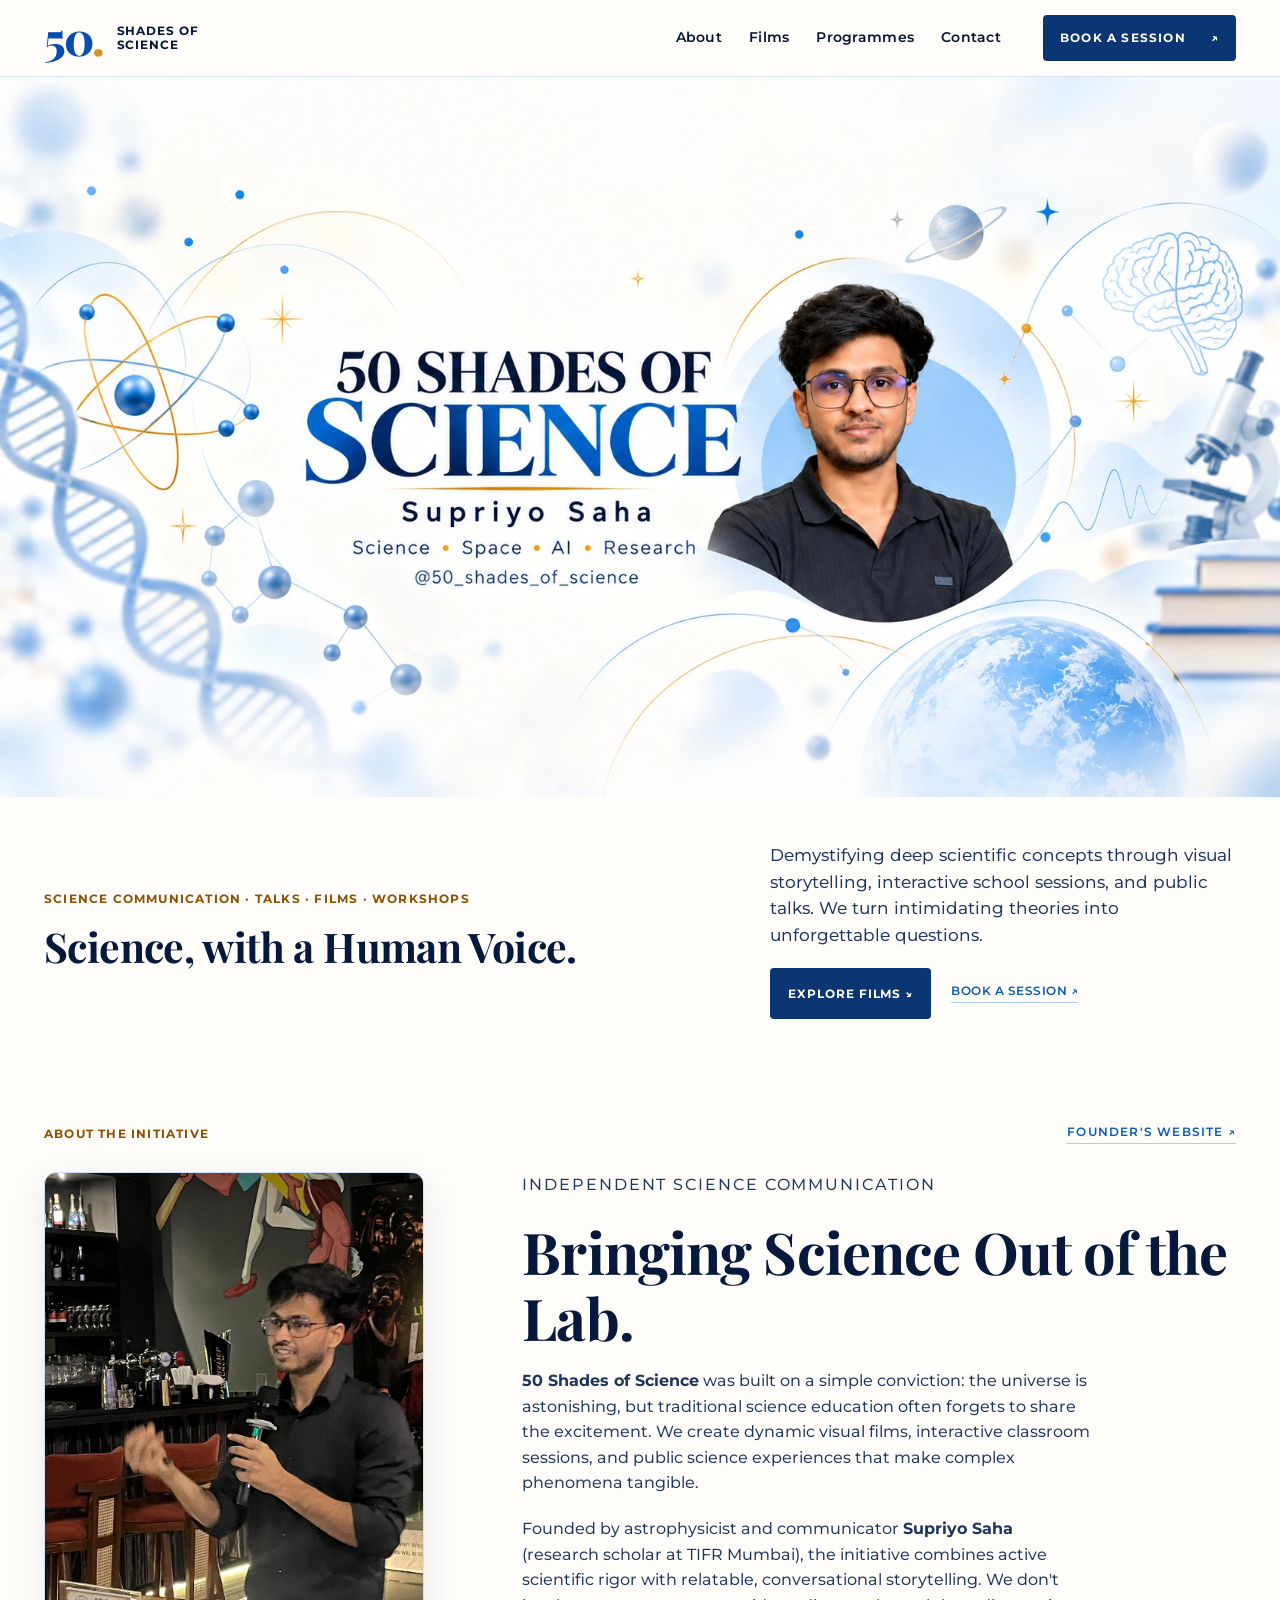
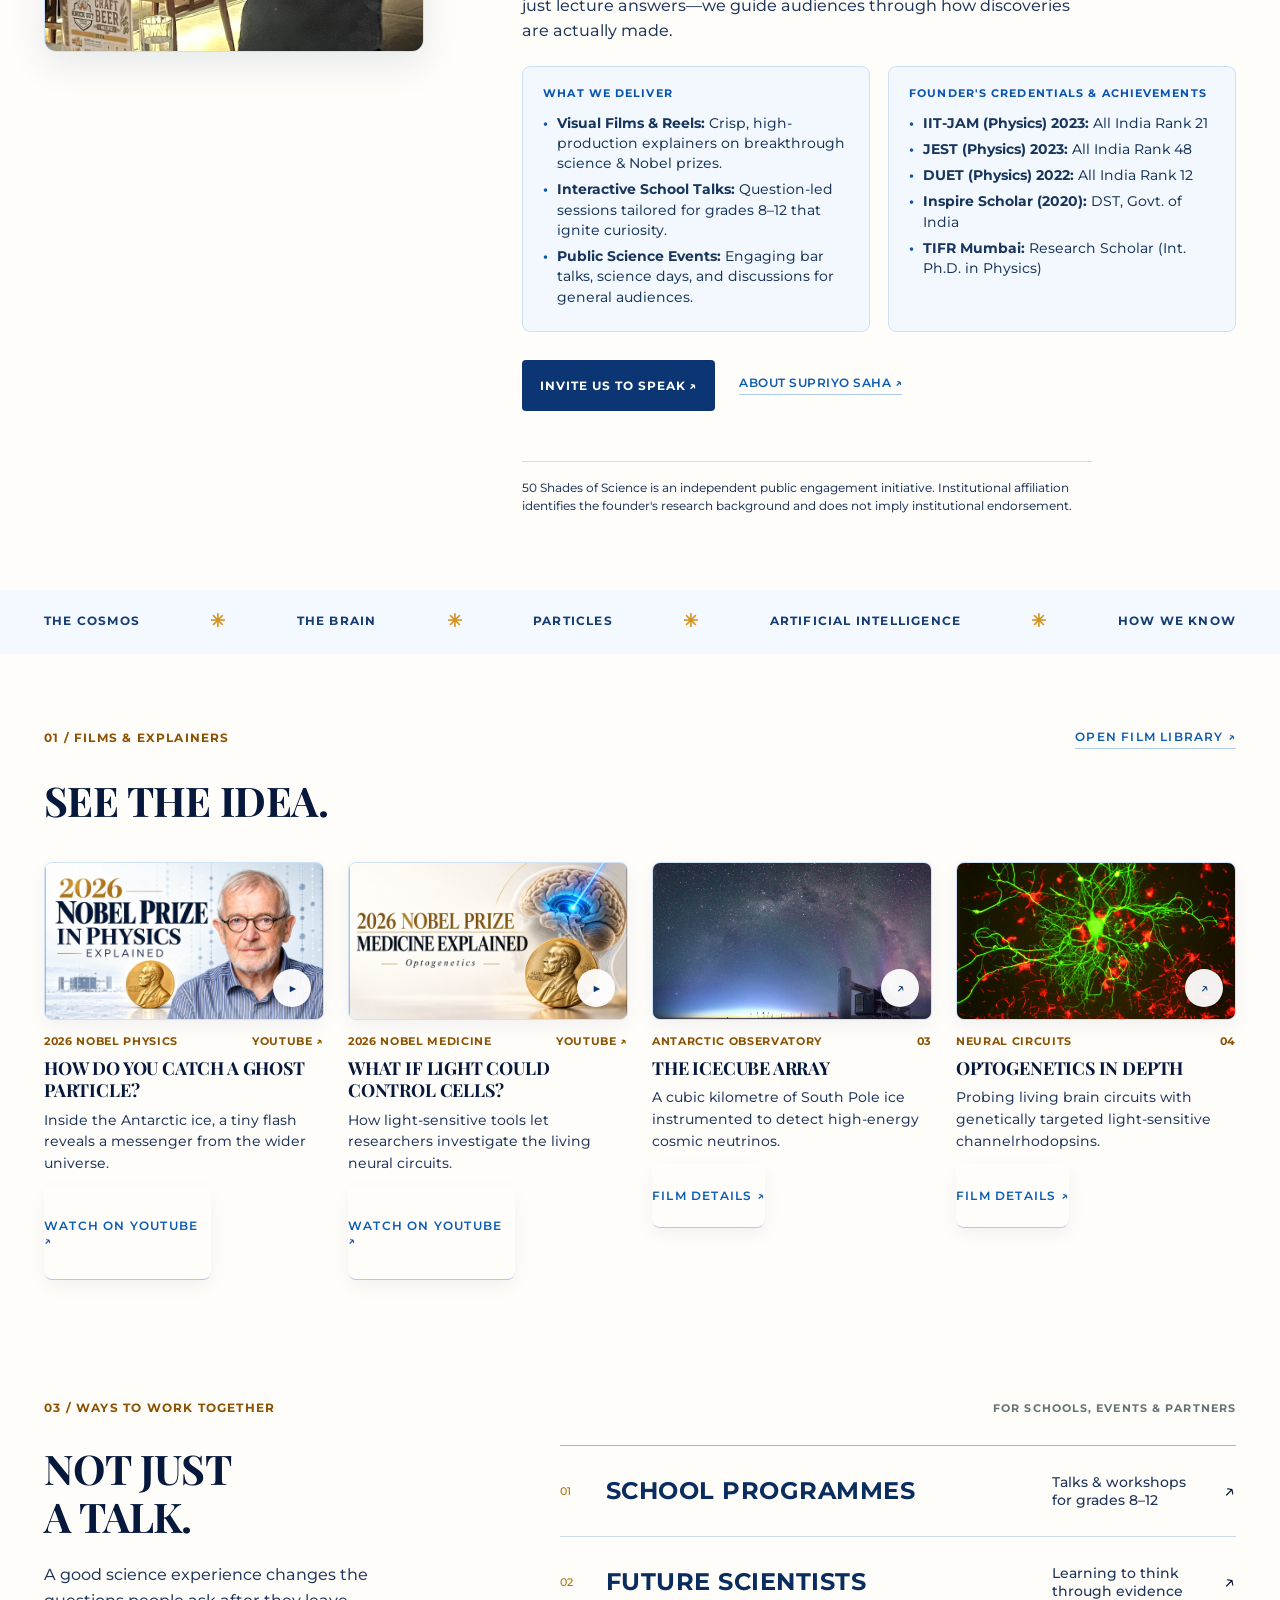
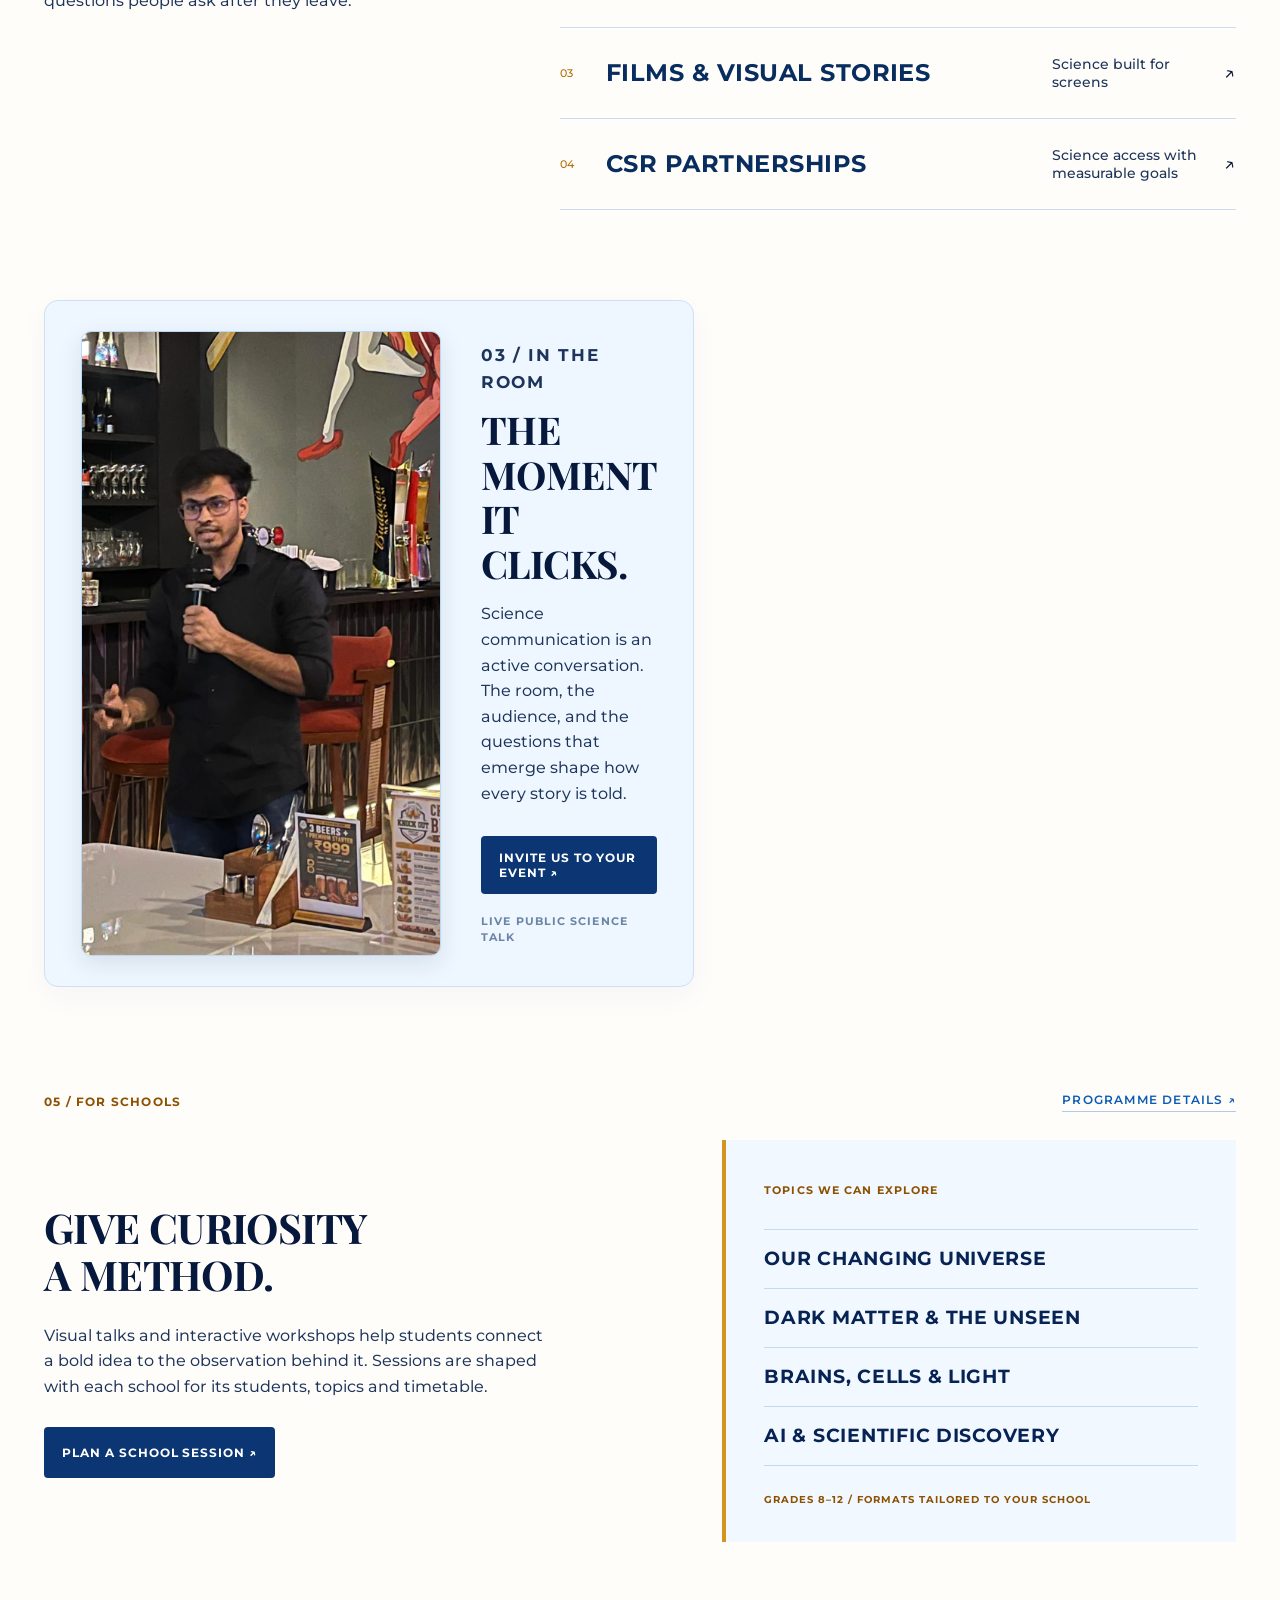
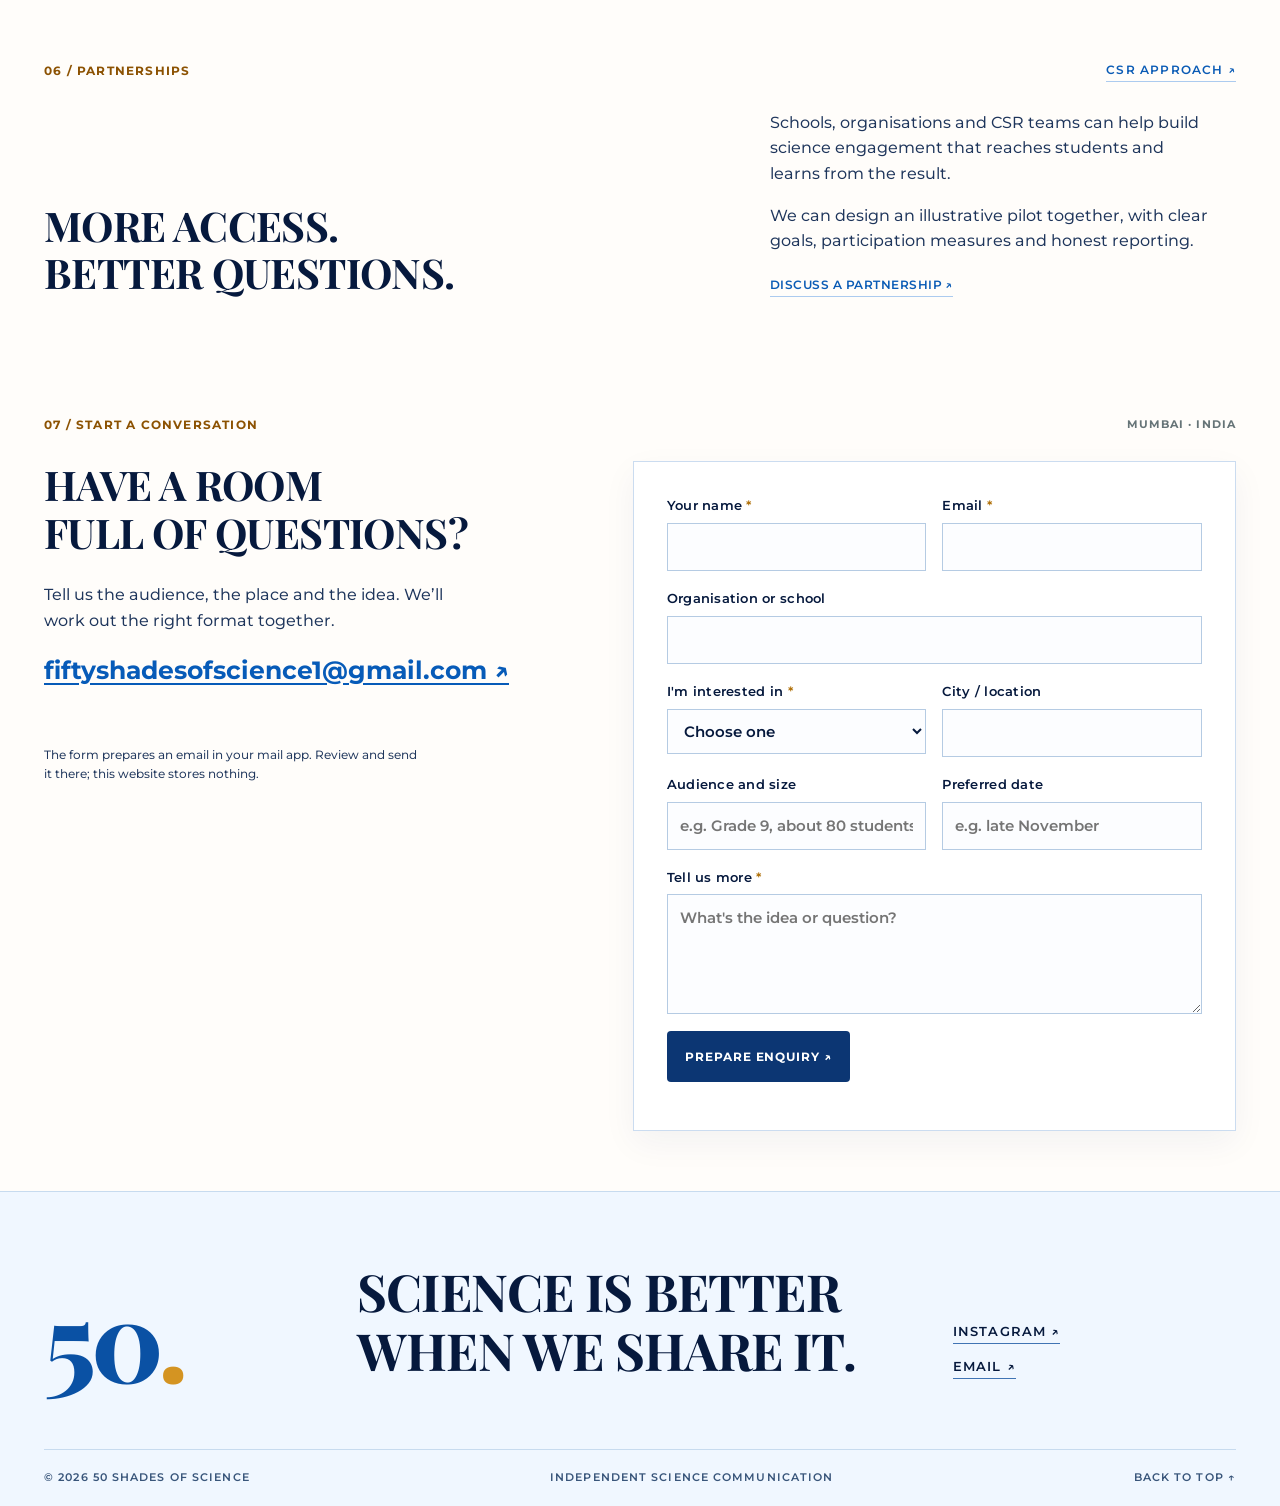
==== commit 4687e03b: "Remove horizontal blue lines and reduce vertical whitespace between sections" ====
--- a/index.html
+++ b/index.html
@@ -17,8 +17,8 @@
   <link rel="preconnect" href="https://fonts.googleapis.com">
   <link rel="preconnect" href="https://fonts.gstatic.com" crossorigin>
   <link href="https://fonts.googleapis.com/css2?family=Montserrat:wght@400;500;600;700;800&family=Playfair+Display:ital,wght@0,600;0,700;0,800;0,900;1,600;1,700&display=swap" rel="stylesheet">
-  <link rel="stylesheet" href="assets/css/home.css?v=5">
-  <link rel="stylesheet" href="assets/css/brand.css?v=5">
+  <link rel="stylesheet" href="assets/css/home.css?v=6">
+  <link rel="stylesheet" href="assets/css/brand.css?v=6">
   <script type="application/ld+json">{"@context":"https://schema.org","@type":"Organization","name":"50 Shades of Science","url":"https://supriyosaha1.github.io/50-shades-of-science/","description":"Independent science communication through films, talks and learning experiences.","founder":{"@type":"Person","name":"Supriyo Saha"},"email":"mailto:fiftyshadesofscience1@gmail.com","sameAs":["https://www.instagram.com/50_shades_of_science/"]}</script>
   <script defer src="assets/js/site.js"></script>
 </head>
--- a/assets/css/brand.css
+++ b/assets/css/brand.css
@@ -23,11 +23,12 @@
 .solid-button,.header-cta{border-radius:4px}
 .under-link,.small-link{color:#0a5bb5;border-color:#accbef;font-weight:600;font-size:12px}
 .under-link:hover,.small-link:hover{color:#b07008;border-color:#b07008}
-.ticker{background:#f4f9ff;border-color:#cadff5;color:#173d75;font-weight:700;font-size:12px}
+.ticker{background:#f4f9ff;border-block:0;color:#173d75;font-weight:700;font-size:12px;margin-block:15px}
 .ticker i{color:#d49422}
-.section-top{border-top-color:#9dbadd}
+.section-shell{padding-block:60px}
+.section-top{border-top:0;padding-top:0;margin-bottom:28px}
 .section-shell h2,.room h2,.page-intro h1,.section h2,.photo-band h2,.about-grid h2,.contact-aside h2,.video-copy h2{font-family:var(--display);font-weight:700;line-height:1.16;letter-spacing:-.015em;color:#06193d}
-.section-shell h2,.room h2{font-size:clamp(32px,3.5vw,48px)}
+.section-shell h2,.room h2{font-size:clamp(30px,3.2vw,44px)}
 .section-title-row>p,.formats-lead,.film p,.room-copy>p:not(.kicker),.schools-grid p,.about-copy p,.partners-grid p,.contact-grid>div>p{color:var(--soft);font-weight:450;font-size:16px;line-height:1.6}
 .subject-list span{border-color:#c7ddf4;background:#fbfdff;color:#164377;font-weight:600;font-size:12px}
 .film-grid{display:grid;grid-template-columns:repeat(4,1fr);gap:24px;align-items:start}
@@ -46,8 +47,8 @@
 .format-rows strong{font-family:var(--body);font-weight:700;font-size:clamp(18px,1.9vw,25px);line-height:1.15;letter-spacing:.02em;color:#082d5e}
 .format-rows em{font-family:var(--body);font-size:13.5px;font-weight:500;color:var(--soft)}
 .format-rows span,.format-rows a:hover{color:#b07008}
-.room{background:transparent;padding-block:60px;min-height:auto}
-.room-inner{display:grid;grid-template-columns:360px 1fr;gap:45px;align-items:center;background:#eef7ff;border:1px solid #cce1f7;border-radius:14px;padding:36px 40px;box-shadow:0 10px 30px rgba(10,48,100,.04)}
+.room{background:transparent;padding-block:30px 45px;min-height:auto}
+.room-inner{display:grid;grid-template-columns:360px 1fr;gap:40px;align-items:center;background:#eef7ff;border:1px solid #cce1f7;border-radius:14px;padding:30px 36px;box-shadow:0 10px 30px rgba(10,48,100,.04)}
 .room-photo{width:100%;max-width:360px;height:420px;border-radius:10px;overflow:hidden;box-shadow:0 8px 24px rgba(6,25,61,.1);border:1px solid #bdd7f5}
 .room-photo img{width:100%;height:100%;object-fit:cover;object-position:center 20%;display:block}
 .room-copy{padding:0;background:transparent}
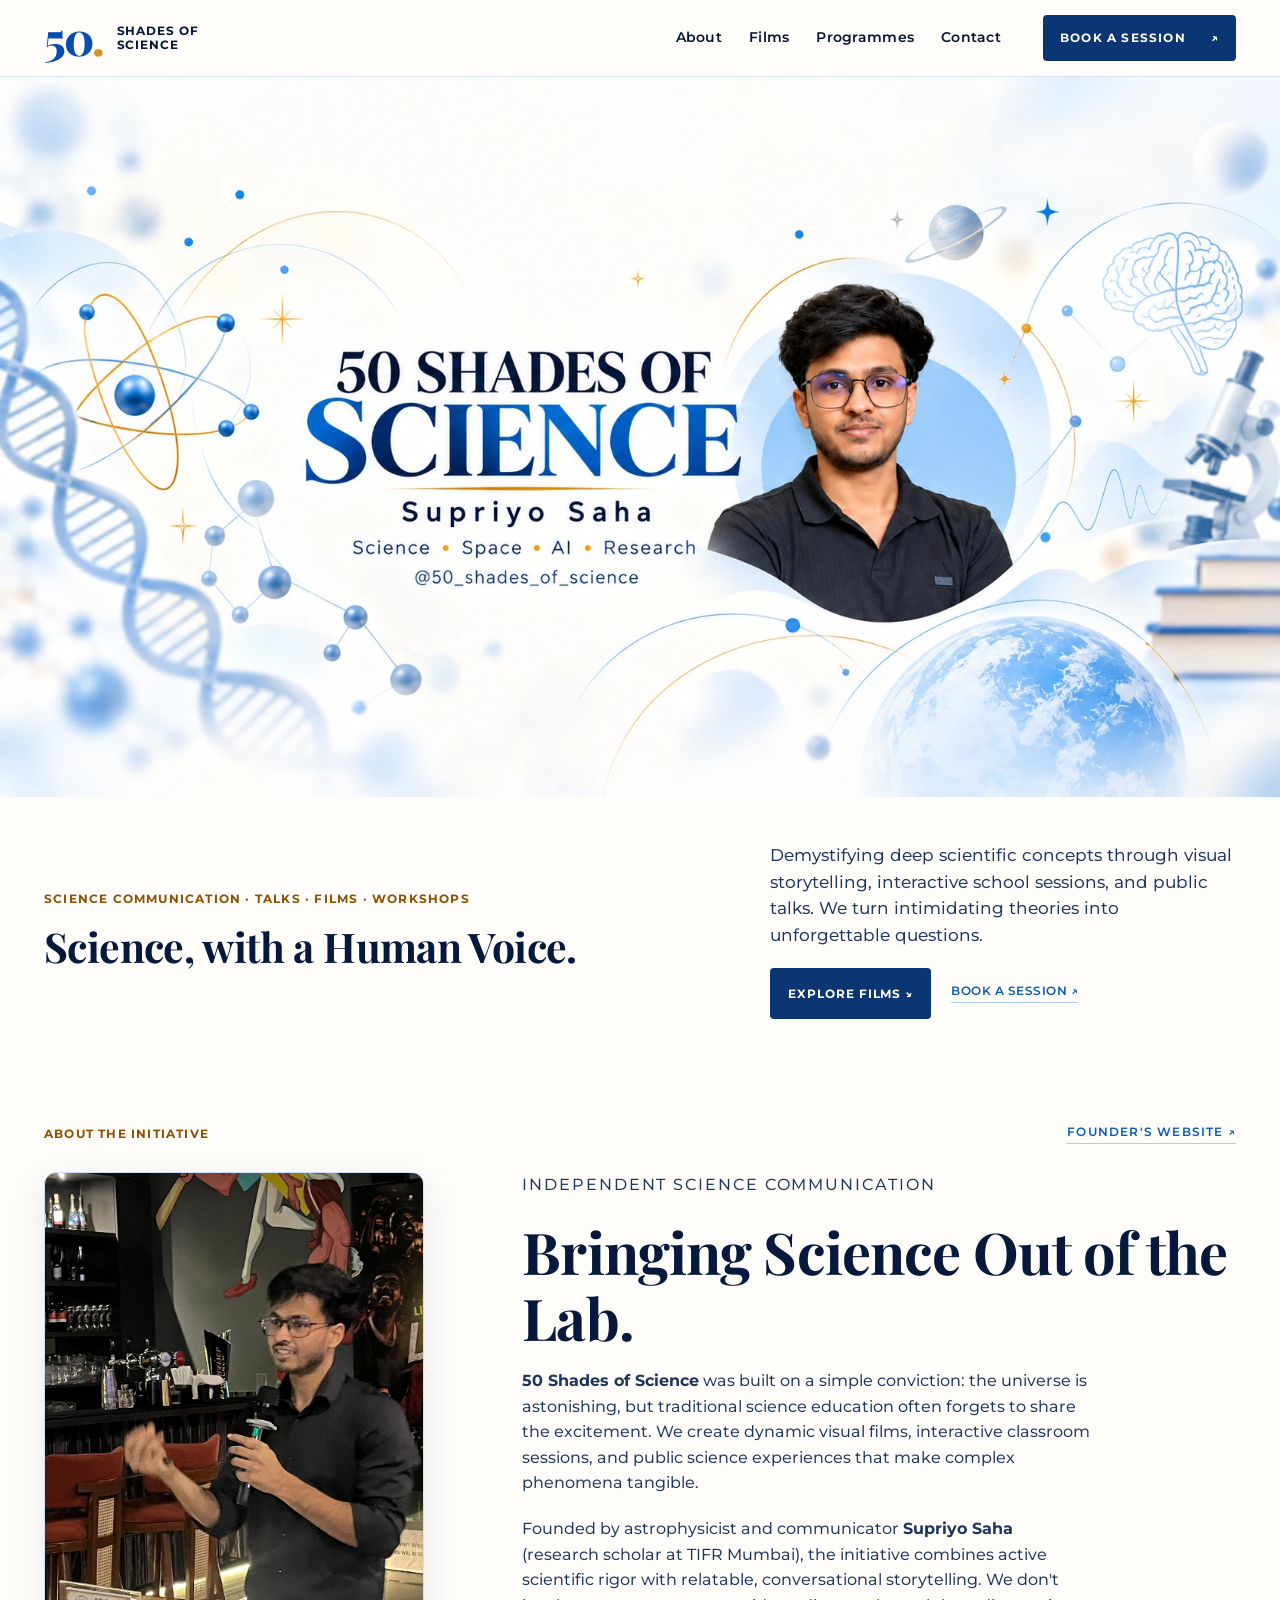
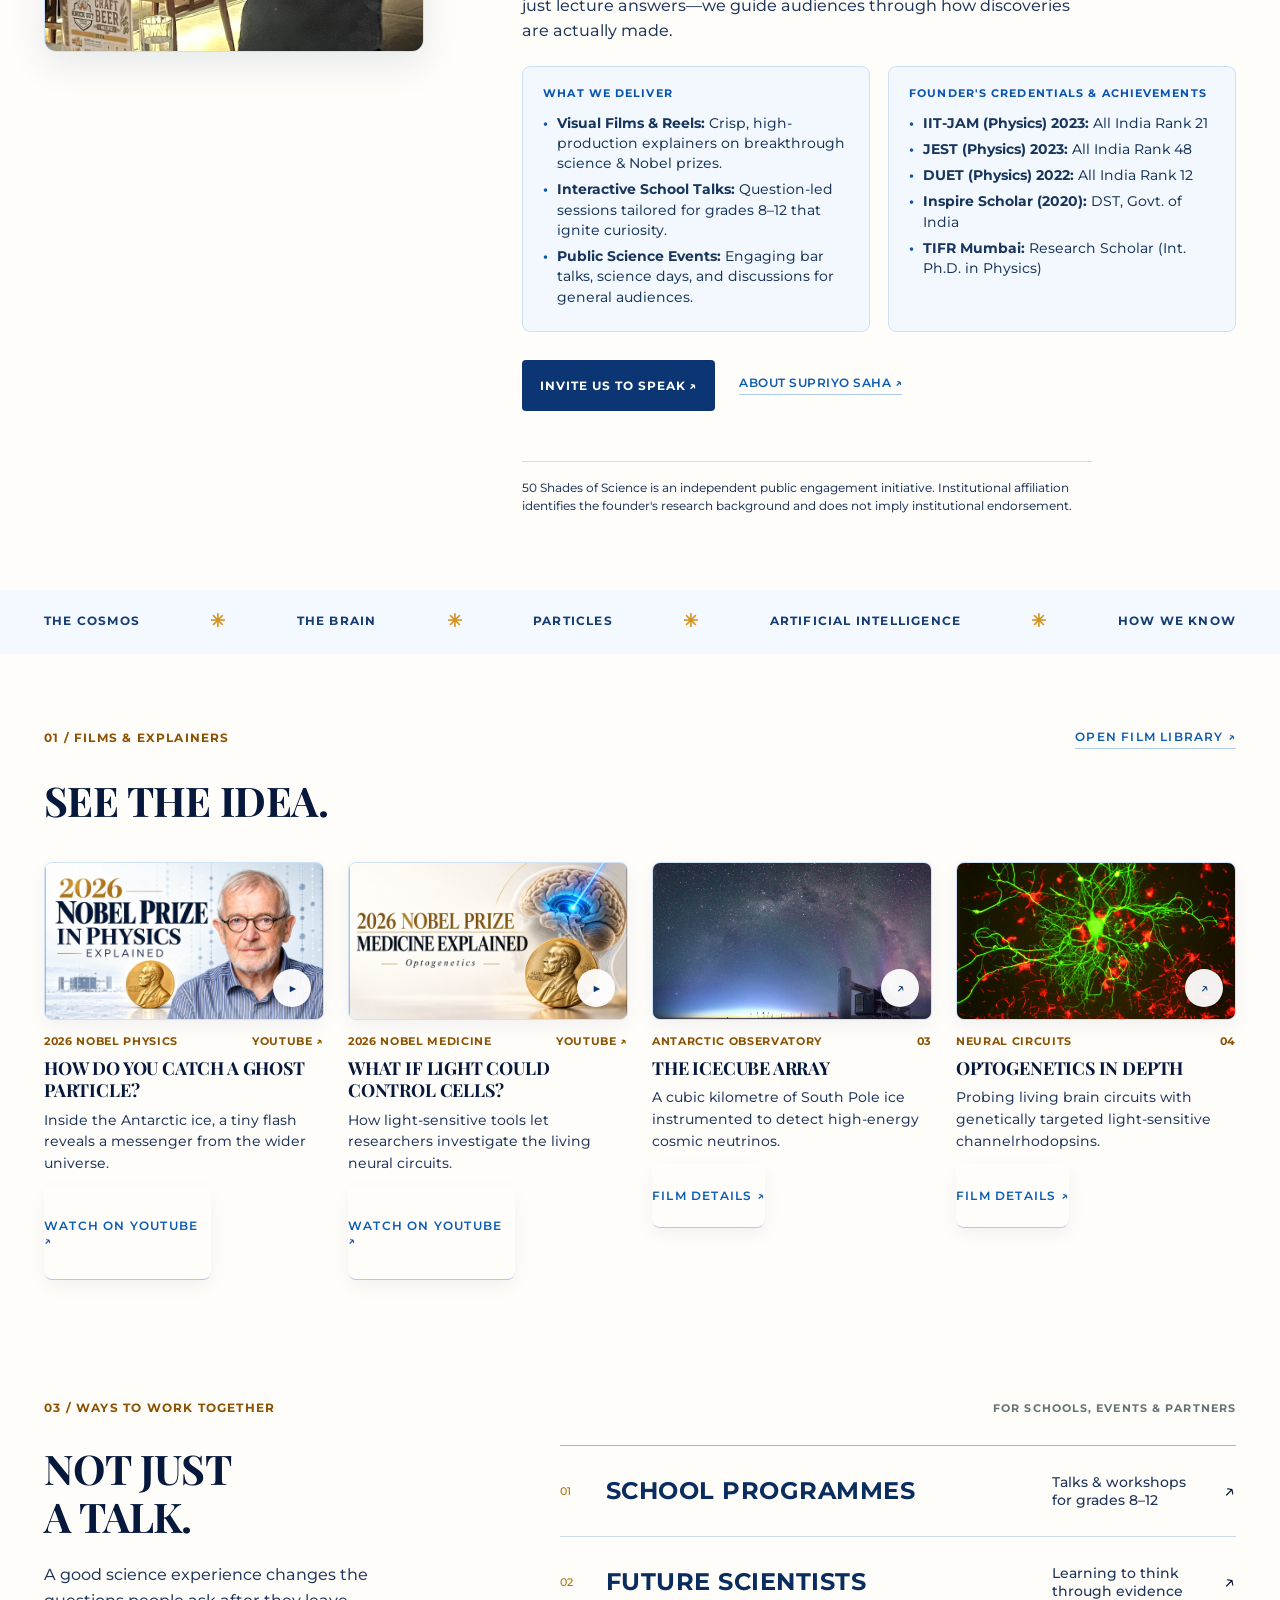
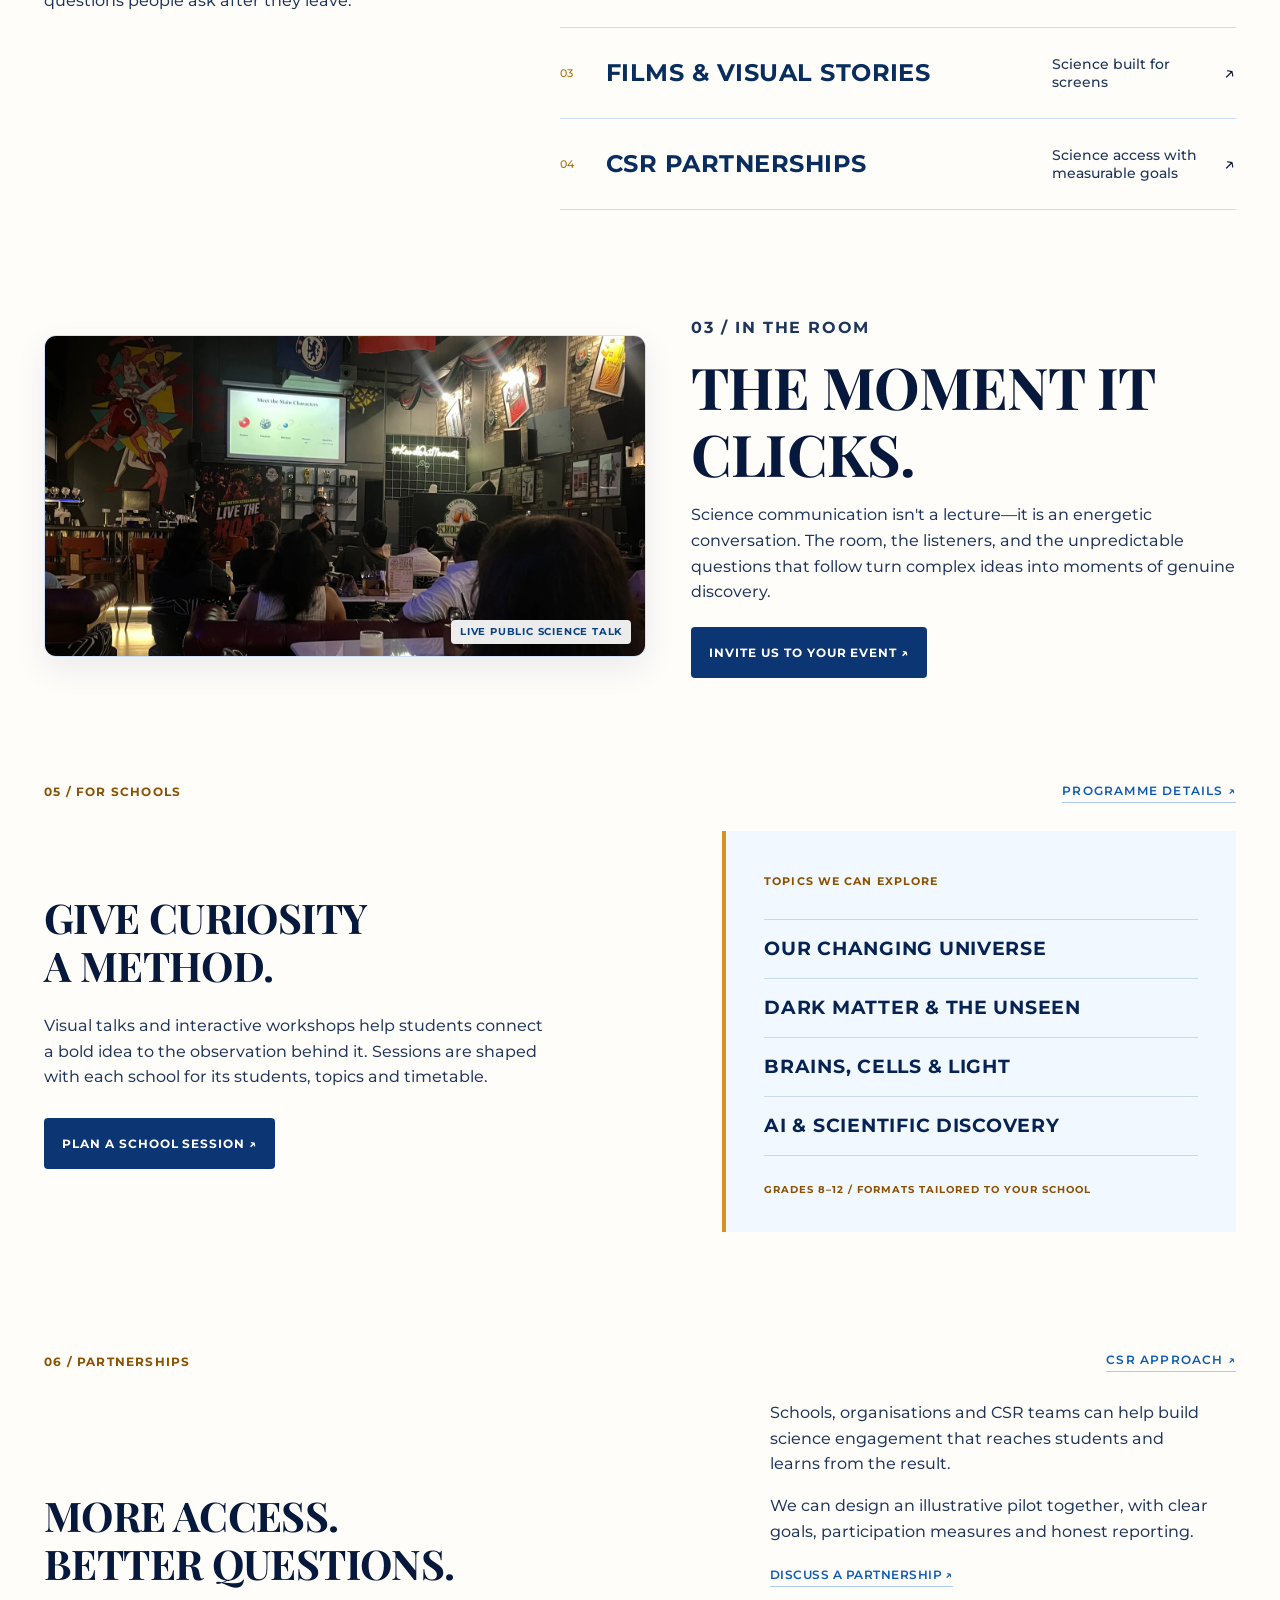
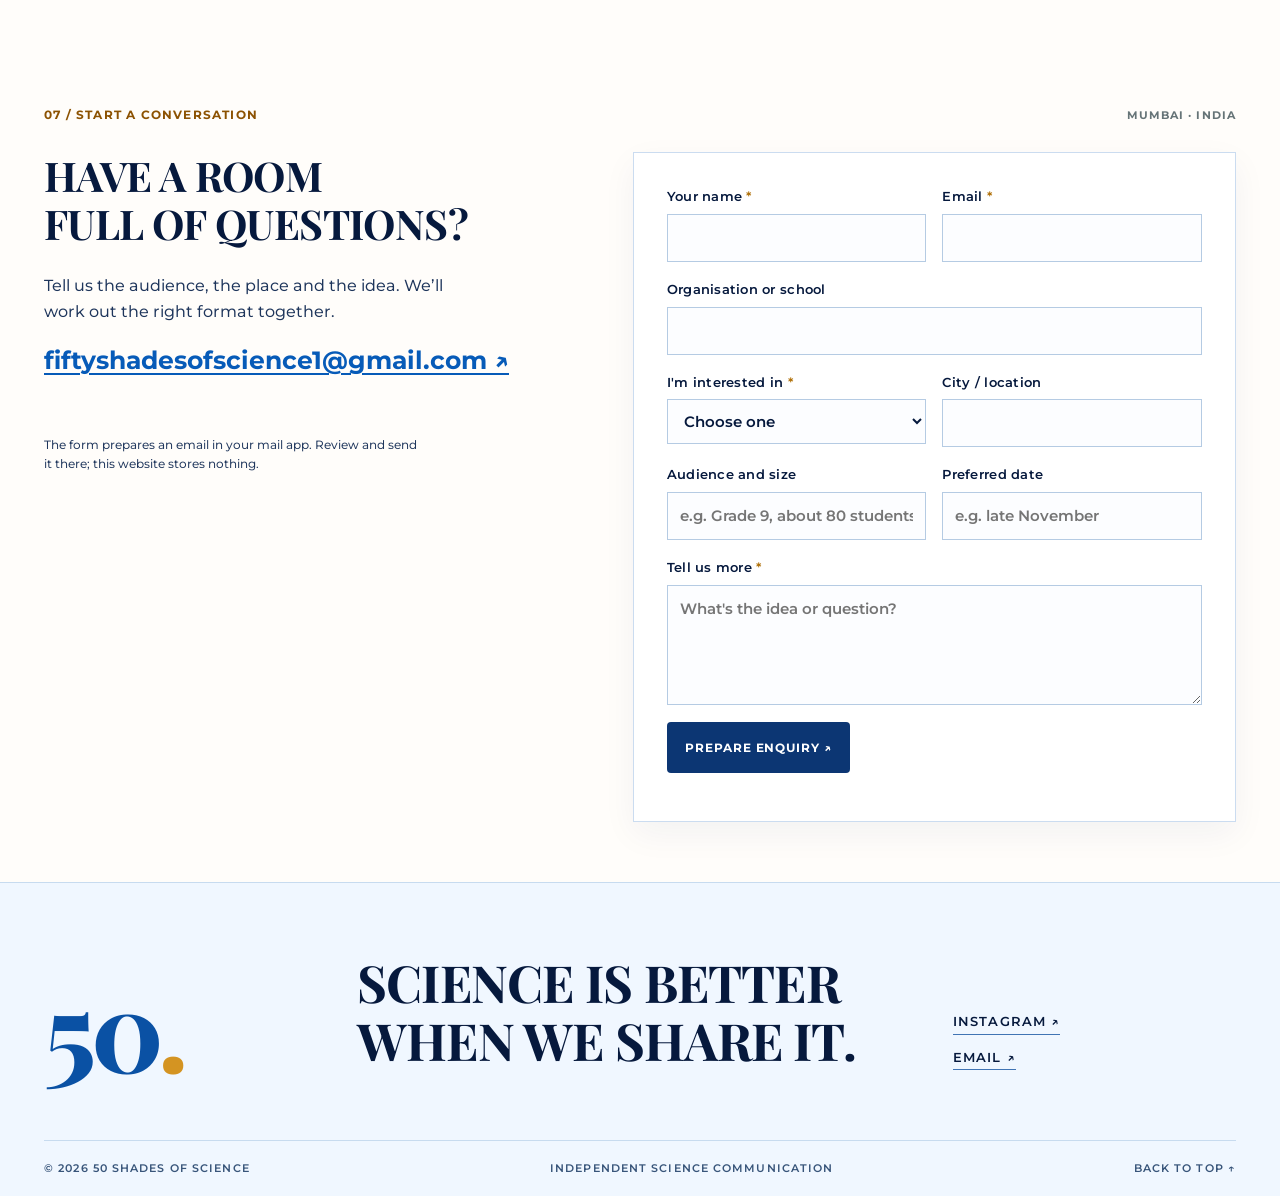
==== commit 2f4bb618: "Transform The Moment It Clicks into an editorial photo-band with audience photography" ====
--- a/index.html
+++ b/index.html
@@ -17,8 +17,8 @@
   <link rel="preconnect" href="https://fonts.googleapis.com">
   <link rel="preconnect" href="https://fonts.gstatic.com" crossorigin>
   <link href="https://fonts.googleapis.com/css2?family=Montserrat:wght@400;500;600;700;800&family=Playfair+Display:ital,wght@0,600;0,700;0,800;0,900;1,600;1,700&display=swap" rel="stylesheet">
-  <link rel="stylesheet" href="assets/css/home.css?v=6">
-  <link rel="stylesheet" href="assets/css/brand.css?v=6">
+  <link rel="stylesheet" href="assets/css/home.css?v=7">
+  <link rel="stylesheet" href="assets/css/brand.css?v=7">
   <script type="application/ld+json">{"@context":"https://schema.org","@type":"Organization","name":"50 Shades of Science","url":"https://supriyosaha1.github.io/50-shades-of-science/","description":"Independent science communication through films, talks and learning experiences.","founder":{"@type":"Person","name":"Supriyo Saha"},"email":"mailto:fiftyshadesofscience1@gmail.com","sameAs":["https://www.instagram.com/50_shades_of_science/"]}</script>
   <script defer src="assets/js/site.js"></script>
 </head>
@@ -111,17 +111,17 @@
       </div></div>
     </section>
 
-    <section class="room section-shell" aria-labelledby="room-title">
-      <div class="room-inner">
-        <div class="room-photo">
-          <img src="assets/images/photos/bar-talk-speaker.webp" alt="Supriyo Saha presenting science at a public event" loading="lazy">
-        </div>
-        <div class="room-copy">
-          <p class="kicker">03 / IN THE ROOM</p>
-          <h2 id="room-title">THE MOMENT IT CLICKS.</h2>
-          <p>Science communication is an active conversation. The room, the audience, and the questions that emerge shape how every story is told.</p>
+    <section class="photo-band section-shell" aria-labelledby="room-title">
+      <div class="photo-band-visual">
+        <img src="assets/images/photos/bar-talk-audience.webp" alt="Engaged audience at a live science event" loading="lazy">
+        <span class="photo-note">LIVE PUBLIC SCIENCE TALK</span>
+      </div>
+      <div class="photo-band-copy">
+        <p class="kicker">03 / IN THE ROOM</p>
+        <h2 id="room-title">THE MOMENT IT CLICKS.</h2>
+        <p>Science communication isn't a lecture—it is an energetic conversation. The room, the listeners, and the unpredictable questions that follow turn complex ideas into moments of genuine discovery.</p>
+        <div class="hero-actions">
           <a class="solid-button" href="#contact">INVITE US TO YOUR EVENT ↗</a>
-          <span class="photo-note">LIVE PUBLIC SCIENCE TALK</span>
         </div>
       </div>
     </section>
--- a/assets/css/brand.css
+++ b/assets/css/brand.css
@@ -47,15 +47,14 @@
 .format-rows strong{font-family:var(--body);font-weight:700;font-size:clamp(18px,1.9vw,25px);line-height:1.15;letter-spacing:.02em;color:#082d5e}
 .format-rows em{font-family:var(--body);font-size:13.5px;font-weight:500;color:var(--soft)}
 .format-rows span,.format-rows a:hover{color:#b07008}
-.room{background:transparent;padding-block:30px 45px;min-height:auto}
-.room-inner{display:grid;grid-template-columns:360px 1fr;gap:40px;align-items:center;background:#eef7ff;border:1px solid #cce1f7;border-radius:14px;padding:30px 36px;box-shadow:0 10px 30px rgba(10,48,100,.04)}
-.room-photo{width:100%;max-width:360px;height:420px;border-radius:10px;overflow:hidden;box-shadow:0 8px 24px rgba(6,25,61,.1);border:1px solid #bdd7f5}
-.room-photo img{width:100%;height:100%;object-fit:cover;object-position:center 20%;display:block}
-.room-copy{padding:0;background:transparent}
-.room-copy .kicker{margin-bottom:12px}
-.room-copy h2{font-size:clamp(28px,3vw,42px);margin-bottom:16px}
-.room-copy p{font-size:16.5px;color:var(--soft);line-height:1.6;margin-bottom:24px;max-width:520px}
-.photo-note{display:block;margin-top:20px;color:#6b85a6;font-size:11px}
+.photo-band{display:grid;grid-template-columns:1.05fr .95fr;gap:45px;align-items:center;padding-block:45px}
+.photo-band-visual{position:relative;border-radius:12px;overflow:hidden;box-shadow:0 12px 32px rgba(6,25,61,.08);border:1px solid #cce1f7}
+.photo-band-visual img{width:100%;height:320px;aspect-ratio:16/10;object-fit:cover;object-position:center 40%;display:block}
+.photo-band-visual .photo-note{position:absolute;bottom:12px;right:14px;background:rgba(255,255,255,.92);color:#0a4086;font-size:10px;font-weight:700;padding:5px 9px;border-radius:4px;letter-spacing:.08em}
+.photo-band-copy{display:flex;flex-direction:column;justify-content:center}
+.photo-band-copy .kicker{margin-bottom:12px}
+.photo-band-copy h2{font-size:clamp(28px,3vw,42px);margin-bottom:16px}
+.photo-band-copy p{font-size:16px;color:var(--soft);line-height:1.6;margin-bottom:22px}
 .school-panel{background:#f2f8ff;border-left:4px solid #d49422;padding:35px 38px}
 .school-panel ul{list-style:none;margin:27px 0;padding:0;border-top:1px solid #c5d9ef}
 .school-panel li{font-family:var(--body);font-weight:700;font-size:18.5px;line-height:1.3;letter-spacing:.04em;color:#062354;padding:17px 0;border-bottom:1px solid #c5d9ef}
@@ -107,8 +106,8 @@
 .about-grid>img{object-fit:cover;object-position:center 28%}
 @media(max-width:1050px){
 .film-grid{grid-template-columns:repeat(2,1fr);gap:22px}
-.room-inner{grid-template-columns:1fr;gap:30px;padding:30px}
-.room-photo{max-width:320px;height:380px;margin:0 auto}
+.photo-band{grid-template-columns:1fr;gap:30px}
+.photo-band-visual img{height:300px}
 .about-grid{grid-template-columns:1fr;gap:35px}
 .about-photo{max-width:320px;height:400px;margin:0 auto}
 }
@@ -120,11 +119,10 @@
 .hero-intro{grid-template-columns:1fr;gap:15px;padding-block:36px 42px}
 .hero-intro h2{font-size:clamp(37px,9vw,56px)}
 .hero-intro>div:last-child>p{font-size:16.5px}
-.section-shell h2,.room h2{font-size:clamp(32px,8vw,44px)}
+.section-shell h2{font-size:clamp(32px,8vw,44px)}
 .film-grid{grid-template-columns:1fr;gap:26px}
 .film h3{font-size:24px}
-.room-inner{padding:24px 20px}
-.room-photo{max-width:100%;height:320px}
+.photo-band-visual img{height:250px}
 .about-cards-row{grid-template-columns:1fr;gap:14px}
 .about-photo{max-width:100%;height:360px}
 .about-copy h2{font-size:clamp(30px,7.5vw,42px)}
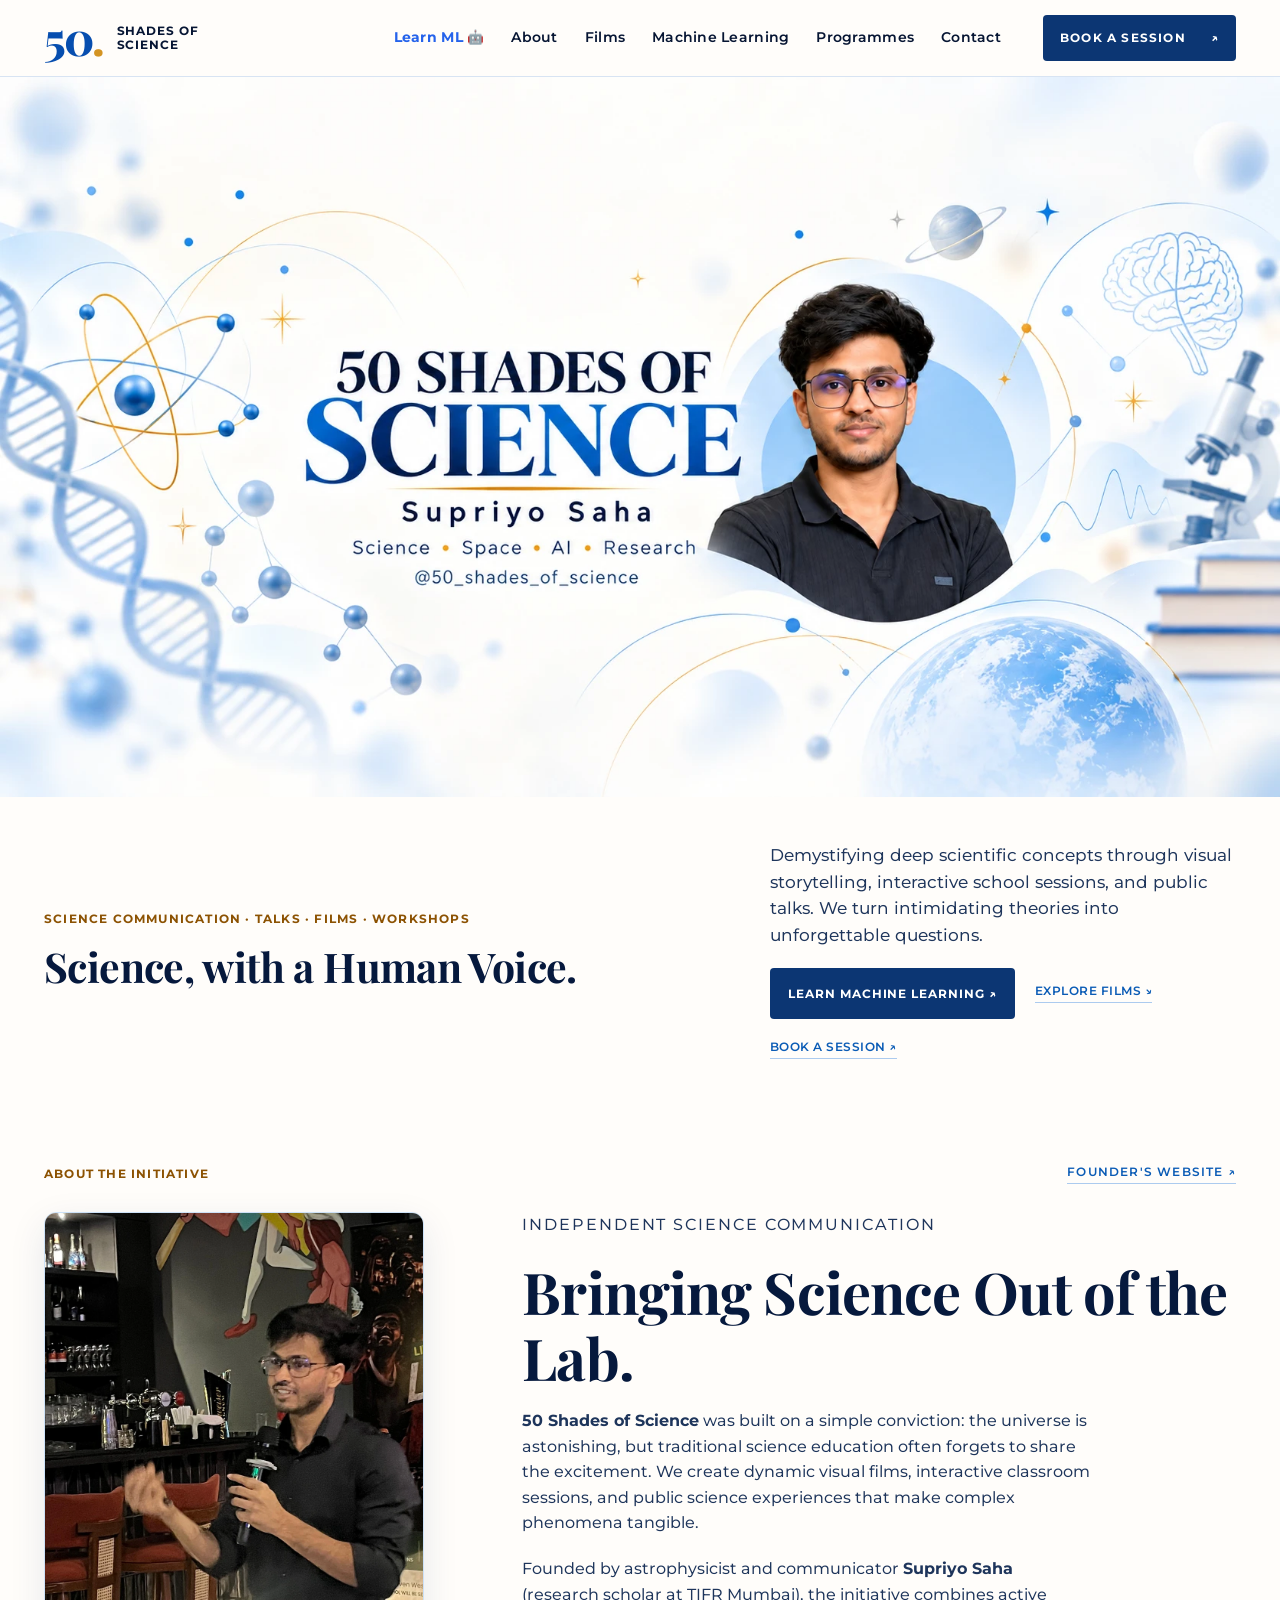
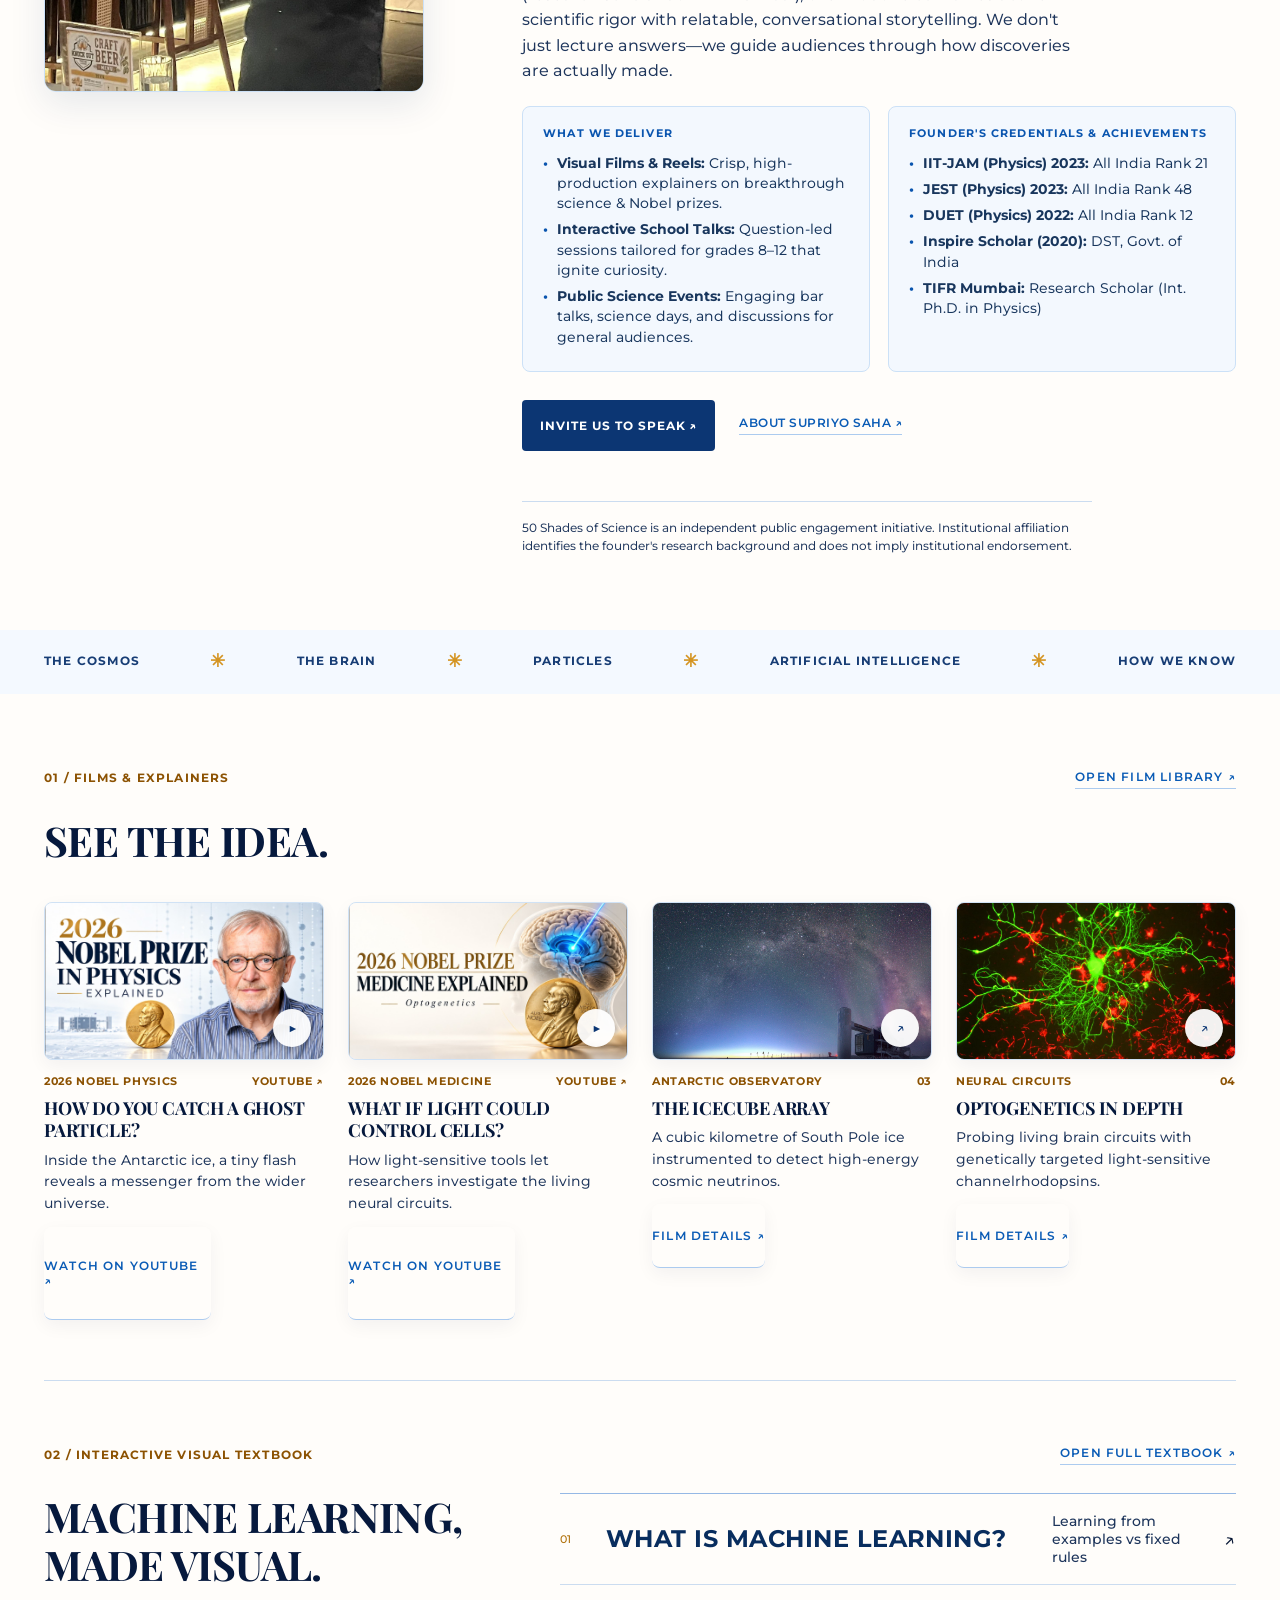
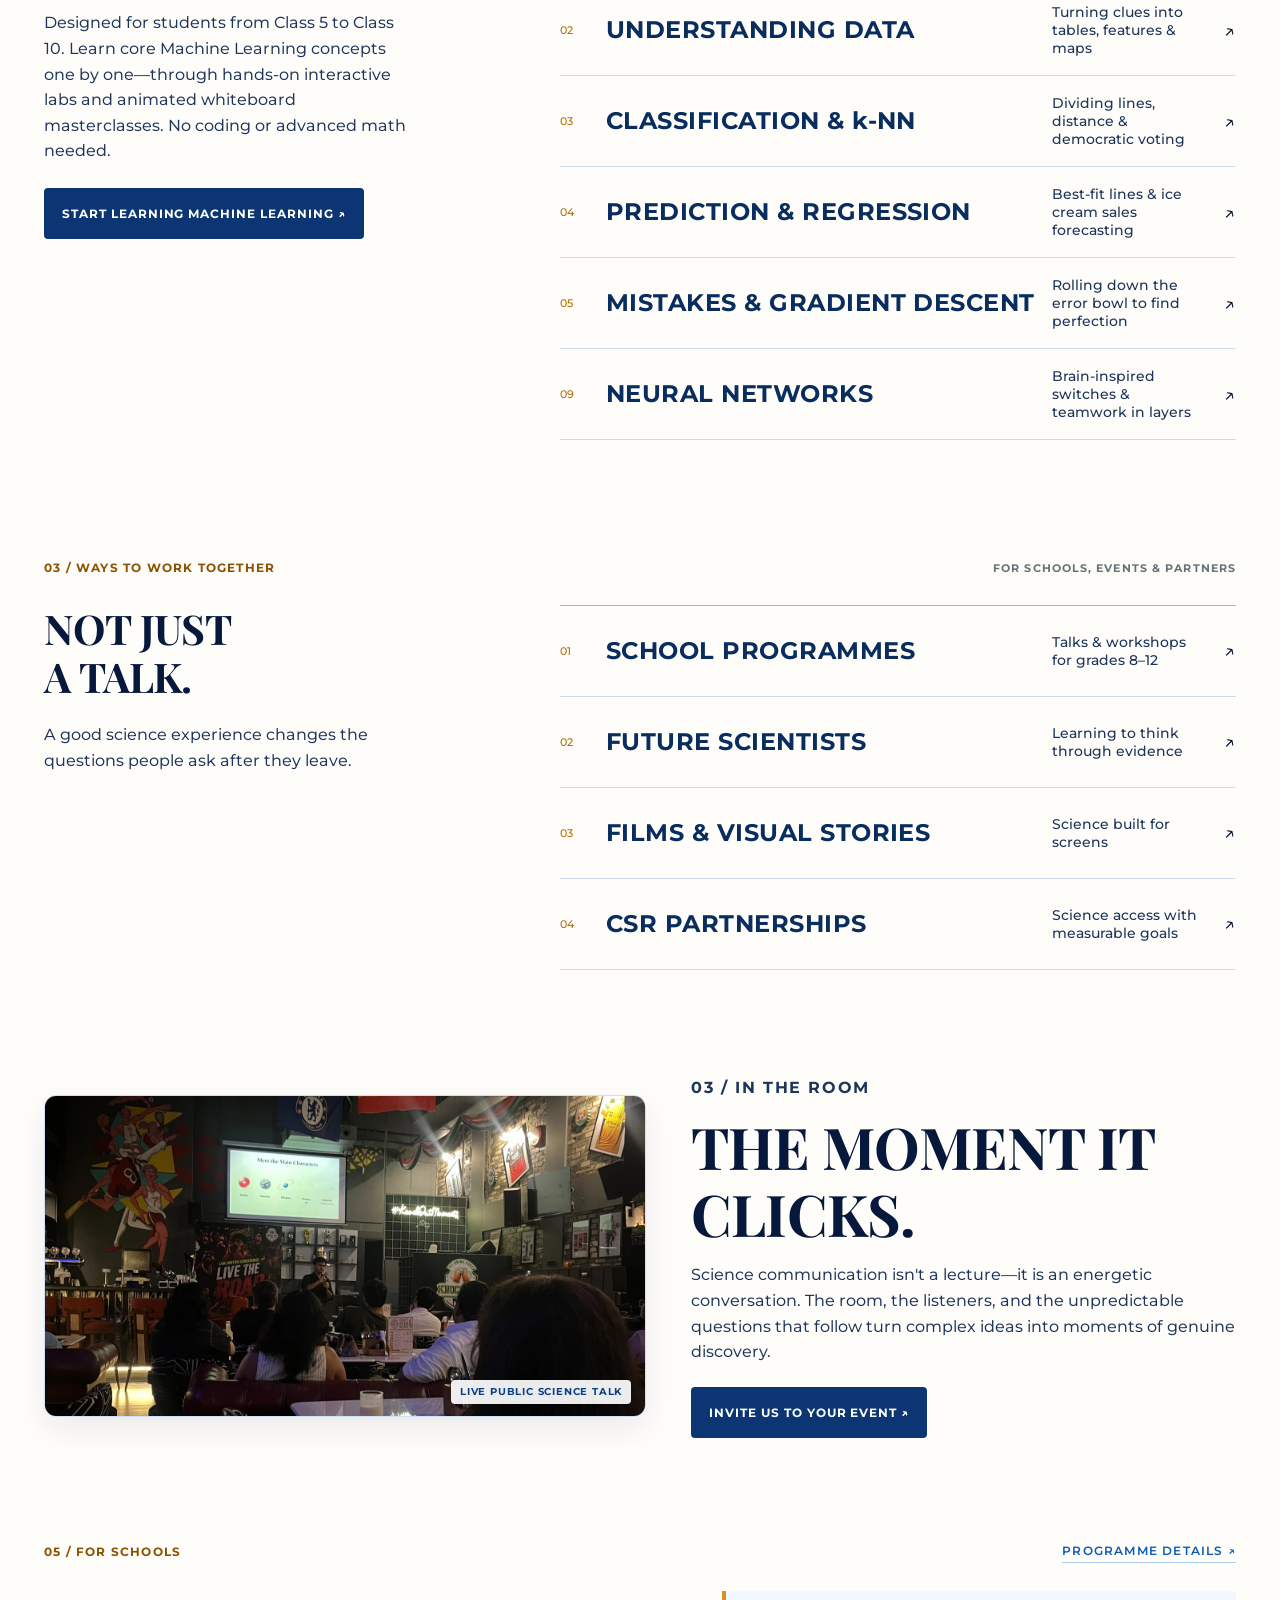
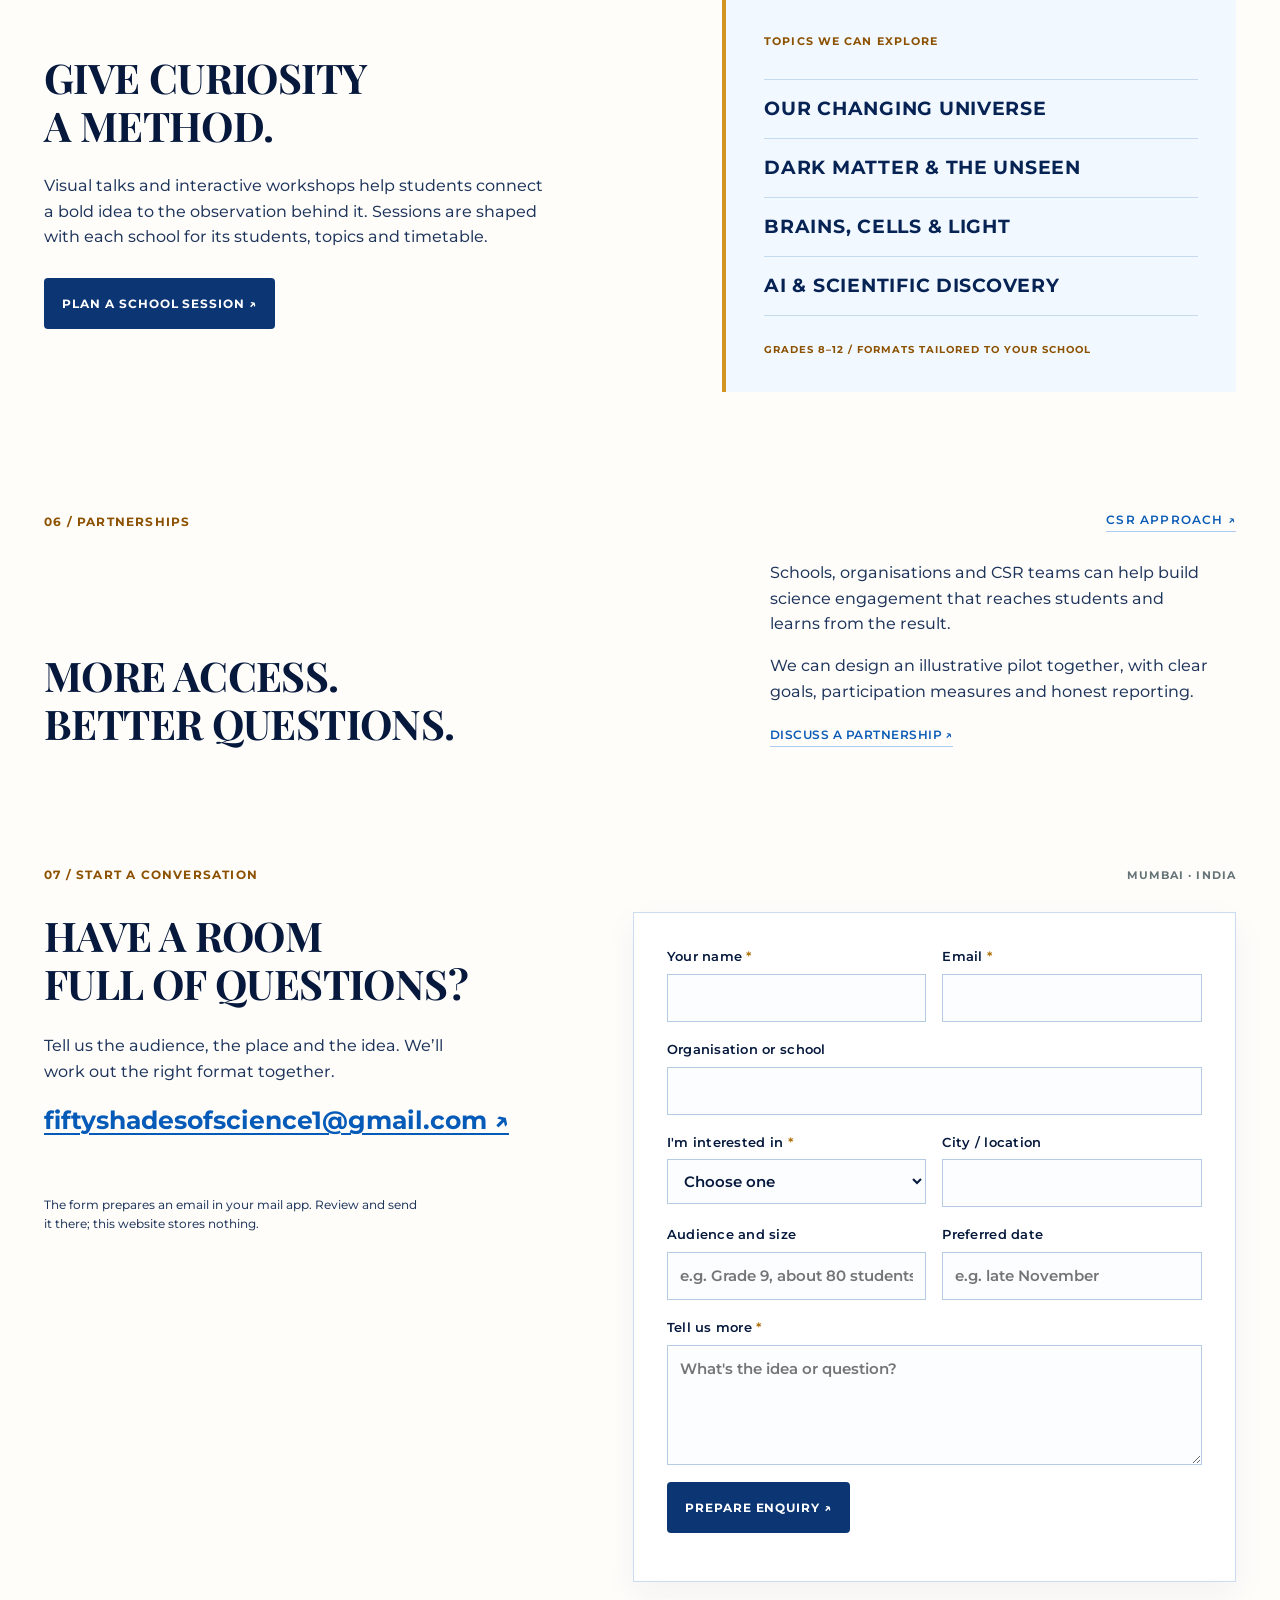
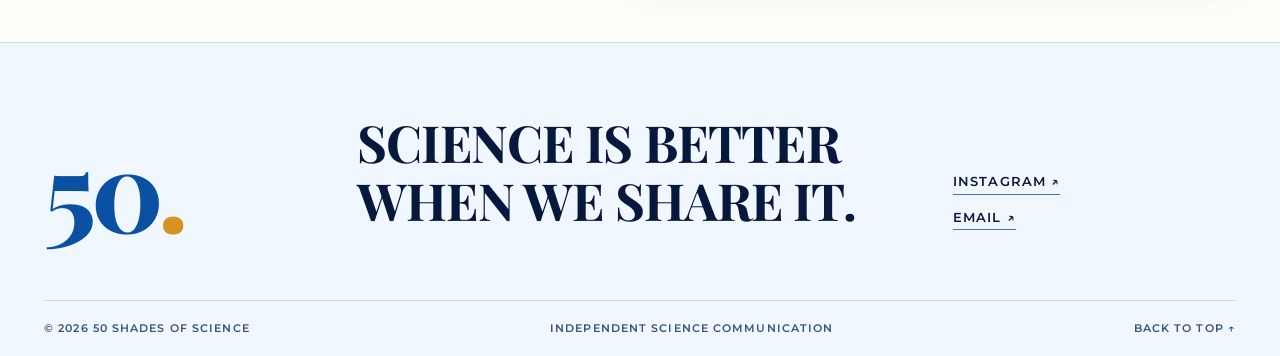
==== commit 0622de90: "Machine learning part added" ====
--- a/index.html
+++ b/index.html
@@ -28,7 +28,7 @@
     <div class="shell header-inner">
       <a class="brand" href="#top" aria-label="50 Shades of Science home"><span class="brand-mark">50<span class="brand-dot">.</span></span><span class="brand-name">SHADES OF<br>SCIENCE</span></a>
       <button class="menu-button" type="button" aria-controls="site-nav" aria-expanded="false">Menu <span aria-hidden="true">☰</span></button>
-      <nav id="site-nav" aria-label="Main navigation"><a href="#about">About</a><a href="#films">Films</a><a href="#programmes">Programmes</a><a href="#contact">Contact</a></nav>
+      <nav id="site-nav" aria-label="Main navigation"><a href="learn/ml-kids/" style="color: #2563eb; font-weight: 700;">Learn ML 🤖</a><a href="#about">About</a><a href="#films">Films</a><a href="#learn-ml">Machine Learning</a><a href="#programmes">Programmes</a><a href="#contact">Contact</a></nav>
       <a class="header-cta" href="#contact">BOOK A SESSION <span aria-hidden="true">↗</span></a>
     </div>
   </header>
@@ -42,7 +42,7 @@
 
     <section class="hero-intro shell">
       <div><p class="kicker">SCIENCE COMMUNICATION · TALKS · FILMS · WORKSHOPS</p><h2>Science, with a Human Voice.</h2></div>
-      <div><p>Demystifying deep scientific concepts through visual storytelling, interactive school sessions, and public talks. We turn intimidating theories into unforgettable questions.</p><div class="hero-actions"><a class="solid-button" href="#films">EXPLORE FILMS ↘</a><a class="under-link" href="#contact">BOOK A SESSION ↗</a></div></div>
+      <div><p>Demystifying deep scientific concepts through visual storytelling, interactive school sessions, and public talks. We turn intimidating theories into unforgettable questions.</p><div class="hero-actions"><a class="solid-button" href="learn/ml-kids/">LEARN MACHINE LEARNING ↗</a><a class="under-link" href="#films">EXPLORE FILMS ↘</a><a class="under-link" href="#contact">BOOK A SESSION ↗</a></div></div>
     </section>
 
     <section class="about section-shell" id="about" aria-labelledby="about-title">
@@ -101,6 +101,27 @@
       </div>
     </section>
 
+    <section class="formats section-shell" id="learn-ml" aria-labelledby="ml-title" style="border-top: 1px solid var(--line, #e2e8f0); padding-top: 4rem;">
+      <div class="section-top"><p class="kicker">02 / INTERACTIVE VISUAL TEXTBOOK</p><a class="small-link" href="learn/ml-kids/">OPEN FULL TEXTBOOK ↗</a></div>
+      <div class="formats-layout">
+        <div>
+          <h2 id="ml-title">MACHINE LEARNING,<br>MADE VISUAL.</h2>
+          <p class="formats-lead">Designed for students from Class 5 to Class 10. Learn core Machine Learning concepts one by one—through hands-on interactive labs and animated whiteboard masterclasses. No coding or advanced math needed.</p>
+          <div style="margin-top: 1.5rem;">
+            <a class="solid-button" href="learn/ml-kids/">START LEARNING MACHINE LEARNING ↗</a>
+          </div>
+        </div>
+        <div class="format-rows">
+          <a href="learn/ml-kids/?c=1.1"><span>01</span><strong>WHAT IS MACHINE LEARNING?</strong><em>Learning from examples vs fixed rules</em><b aria-hidden="true">↗</b></a>
+          <a href="learn/ml-kids/?c=2.1"><span>02</span><strong>UNDERSTANDING DATA</strong><em>Turning clues into tables, features & maps</em><b aria-hidden="true">↗</b></a>
+          <a href="learn/ml-kids/?c=3.1"><span>03</span><strong>CLASSIFICATION & k-NN</strong><em>Dividing lines, distance & democratic voting</em><b aria-hidden="true">↗</b></a>
+          <a href="learn/ml-kids/?c=4.1"><span>04</span><strong>PREDICTION & REGRESSION</strong><em>Best-fit lines & ice cream sales forecasting</em><b aria-hidden="true">↗</b></a>
+          <a href="learn/ml-kids/?c=5.1"><span>05</span><strong>MISTAKES & GRADIENT DESCENT</strong><em>Rolling down the error bowl to find perfection</em><b aria-hidden="true">↗</b></a>
+          <a href="learn/ml-kids/?c=9.1"><span>09</span><strong>NEURAL NETWORKS</strong><em>Brain-inspired switches & teamwork in layers</em><b aria-hidden="true">↗</b></a>
+        </div>
+      </div>
+    </section>
+
     <section class="formats section-shell" id="programmes" aria-labelledby="formats-title">
       <div class="section-top"><p class="kicker">03 / WAYS TO WORK TOGETHER</p><p class="section-number">FOR SCHOOLS, EVENTS & PARTNERS</p></div>
       <div class="formats-layout"><div><h2 id="formats-title">NOT JUST<br>A TALK.</h2><p class="formats-lead">A good science experience changes the questions people ask after they leave.</p></div><div class="format-rows">
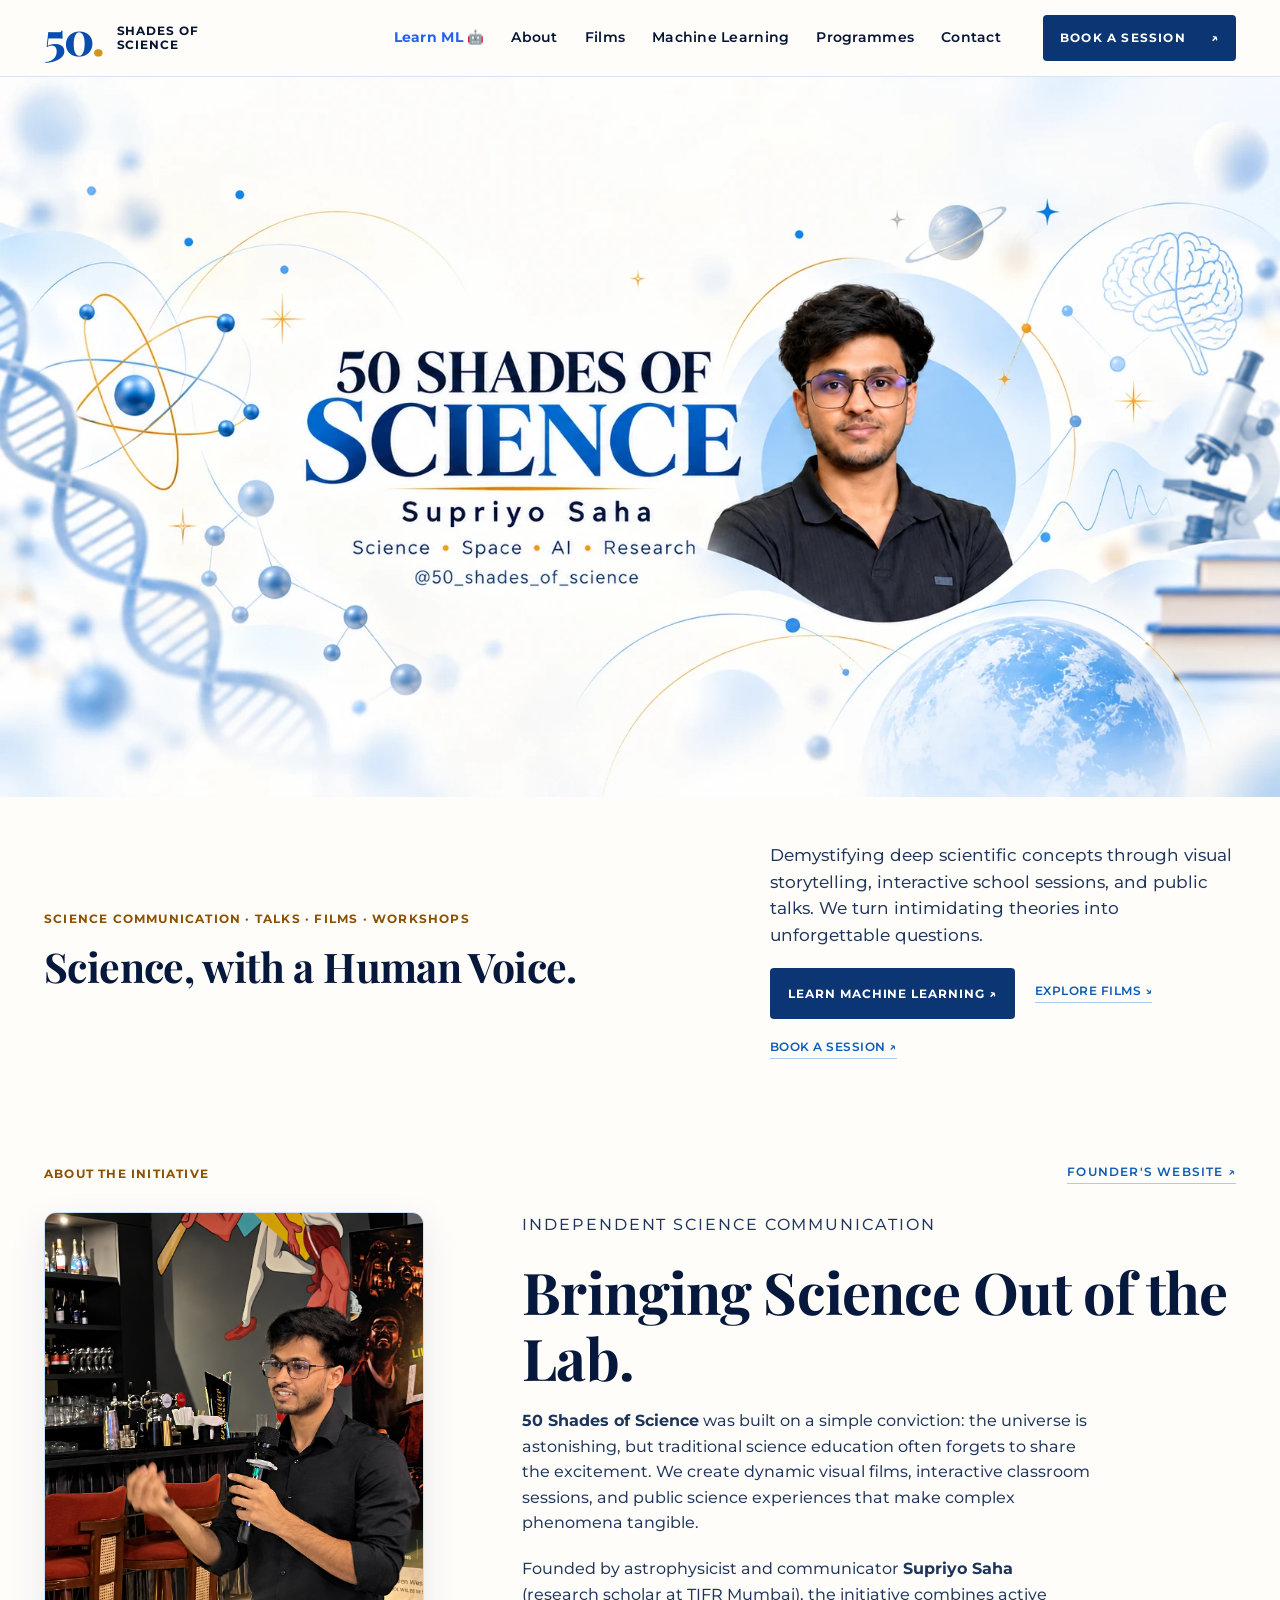
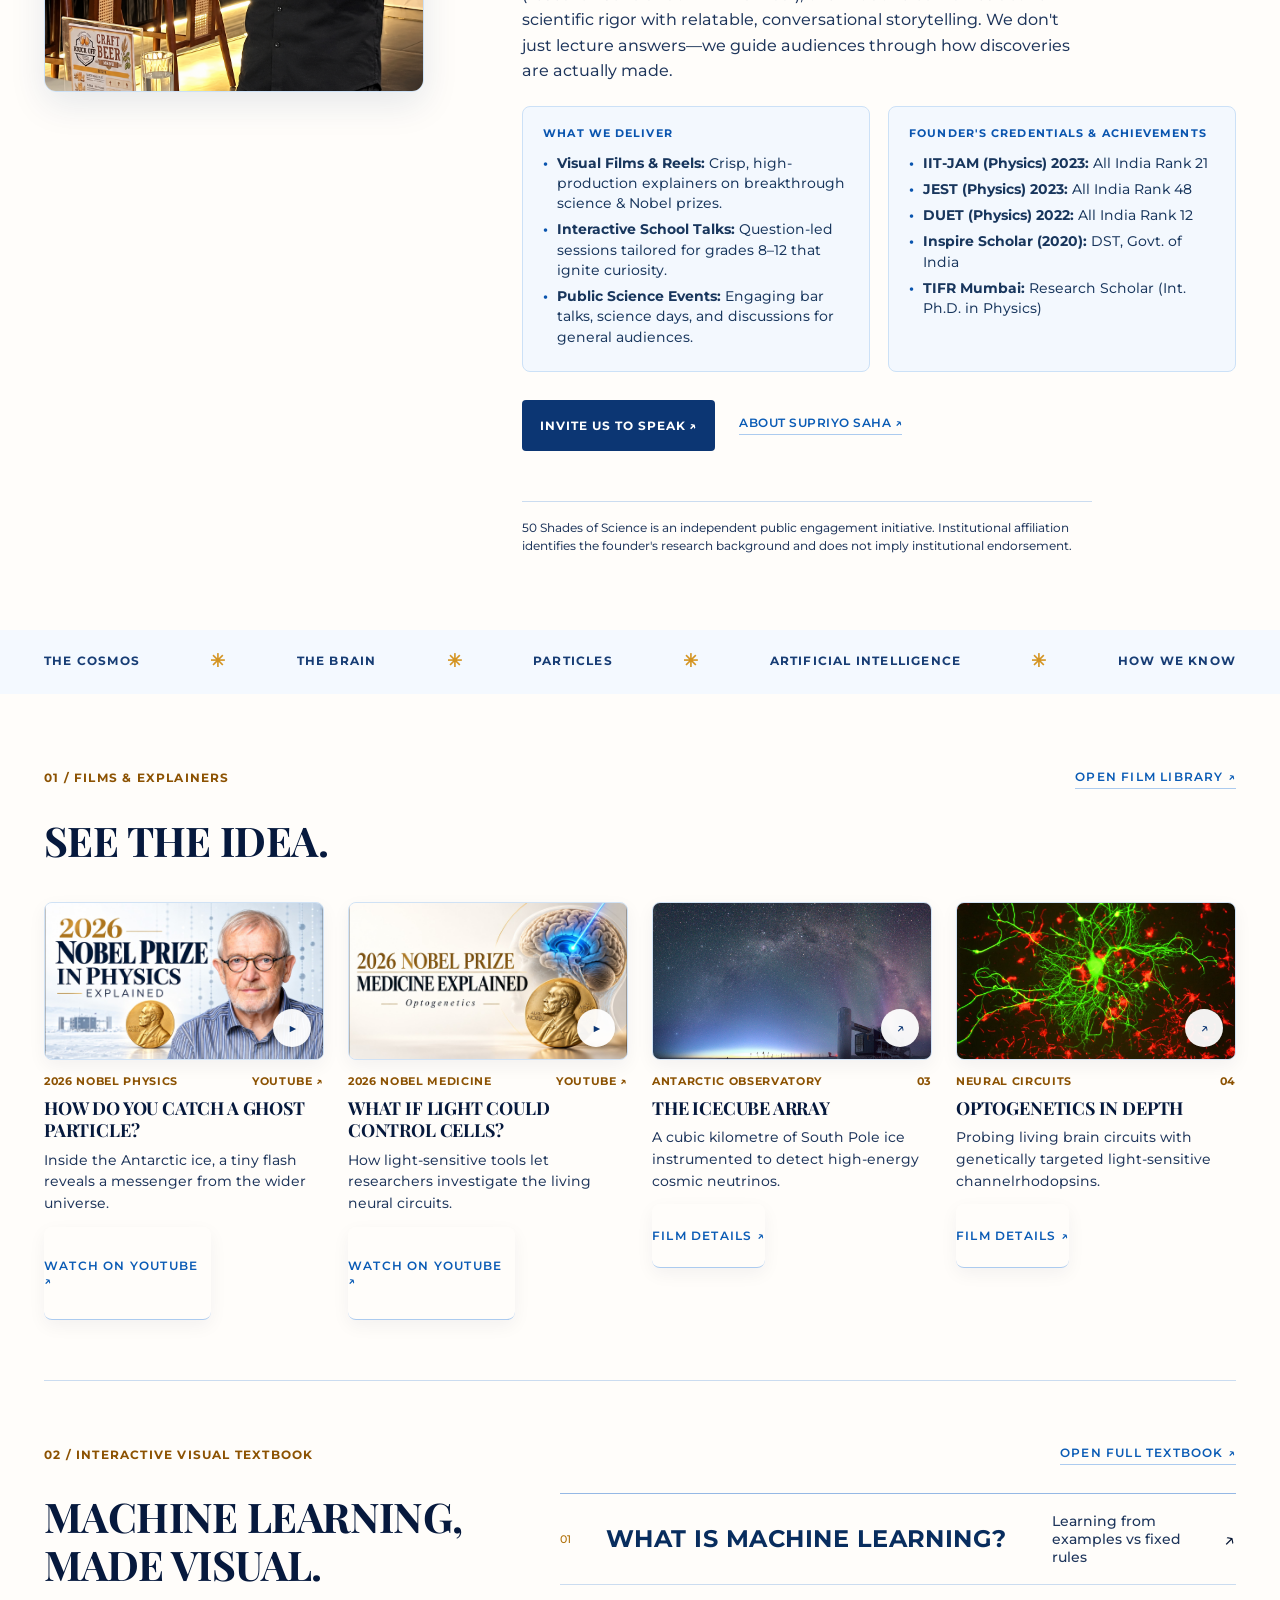
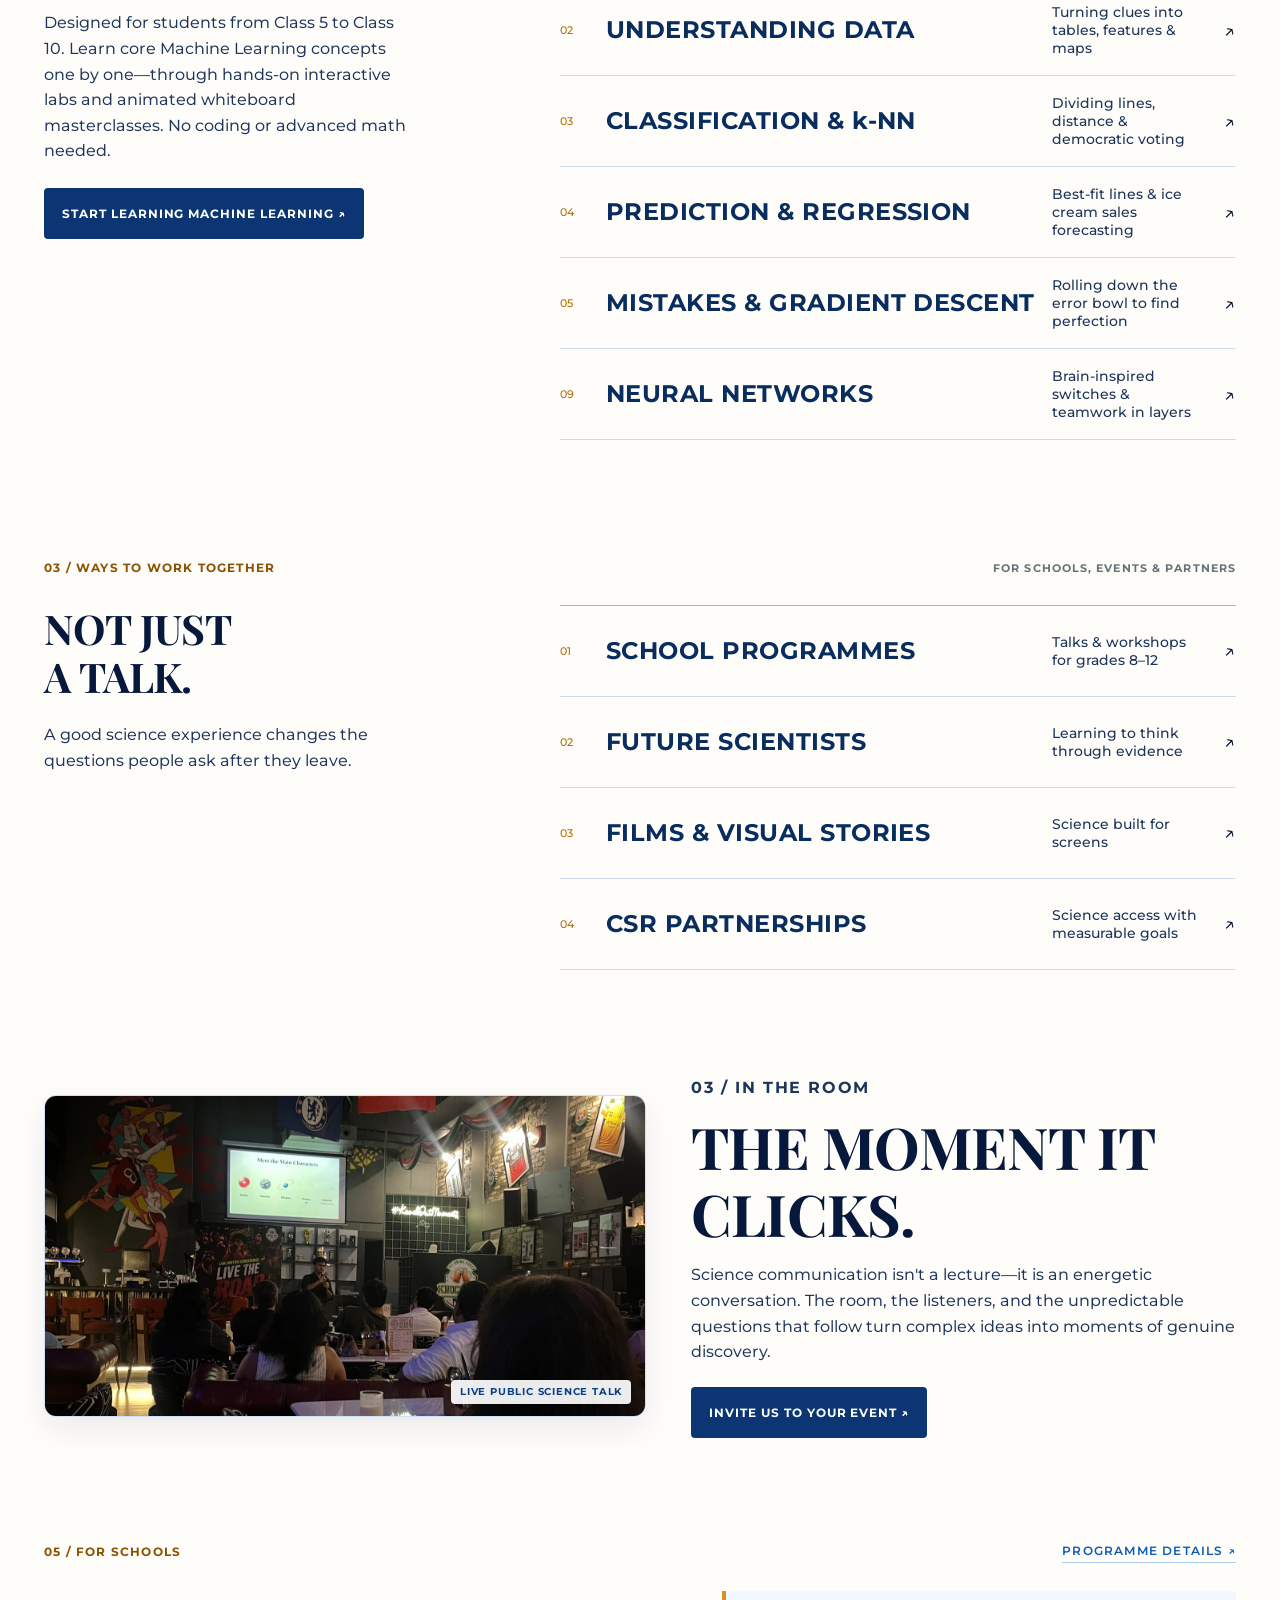
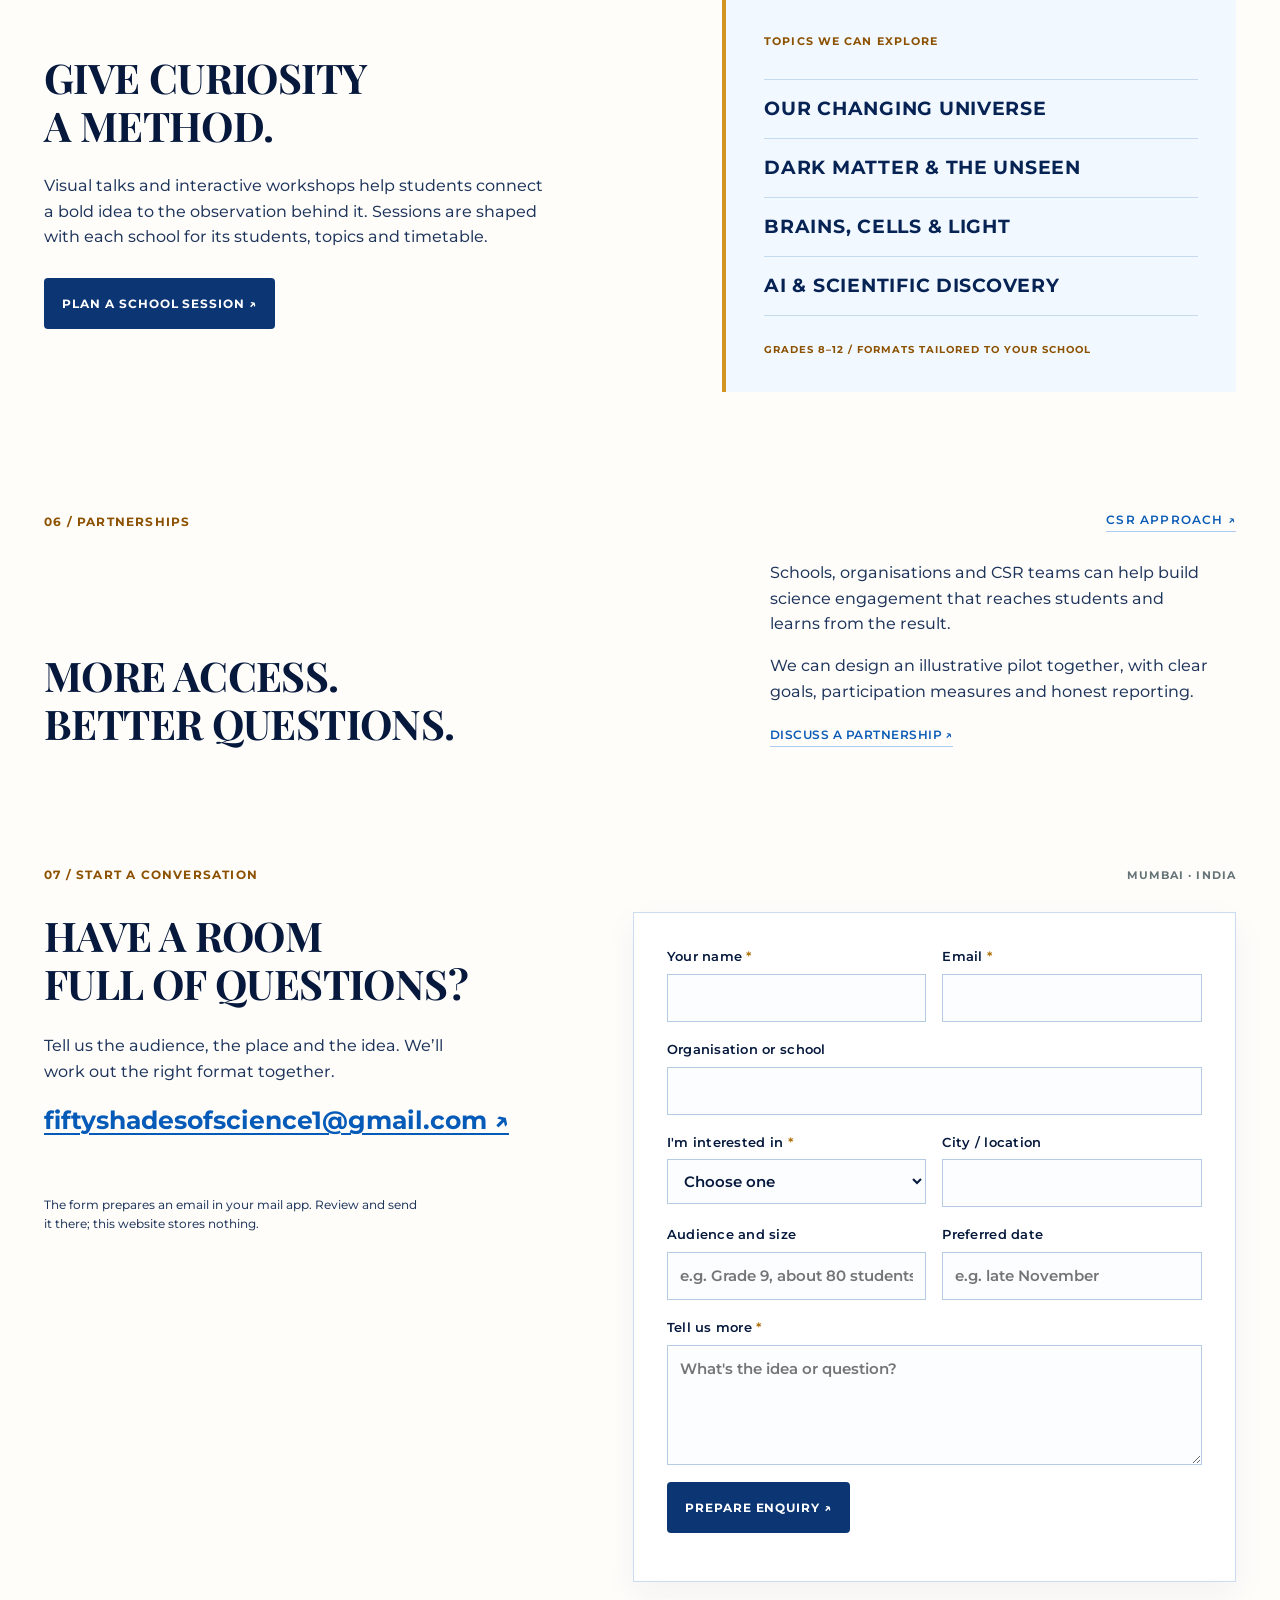
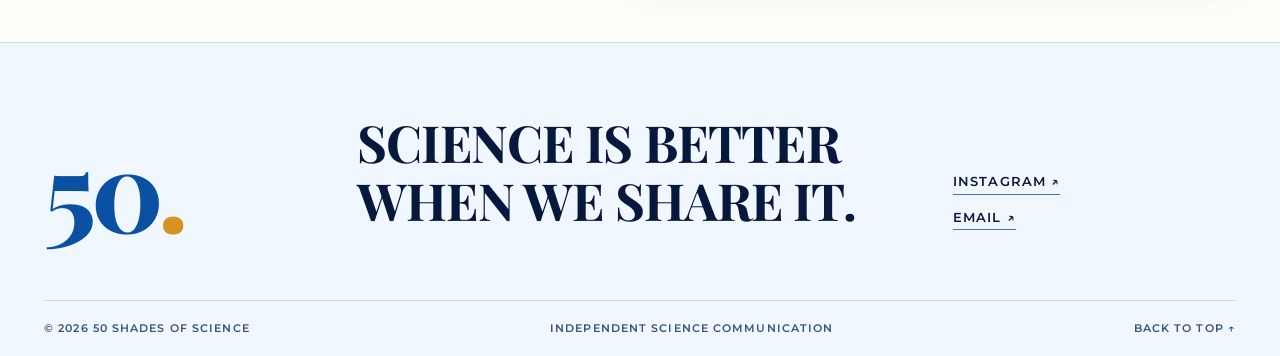
==== commit 53f4769d: "Update founder image to bar-talk-mic.png" ====
--- a/index.html
+++ b/index.html
@@ -49,7 +49,7 @@
       <div class="section-top"><p class="kicker">ABOUT THE INITIATIVE</p><a class="small-link" href="https://supriyosaha1.github.io/" target="_blank" rel="noopener noreferrer">FOUNDER'S WEBSITE ↗</a></div>
       <div class="about-grid">
         <div class="about-photo">
-          <img src="assets/images/photos/bar-talk-mic.webp" alt="Supriyo Saha presenting science live on stage" loading="lazy">
+          <img src="assets/images/photos/bar-talk-mic.png" alt="Supriyo Saha presenting science live on stage" loading="lazy">
         </div>
         <div class="about-copy">
           <p class="about-tagline">INDEPENDENT SCIENCE COMMUNICATION</p>
